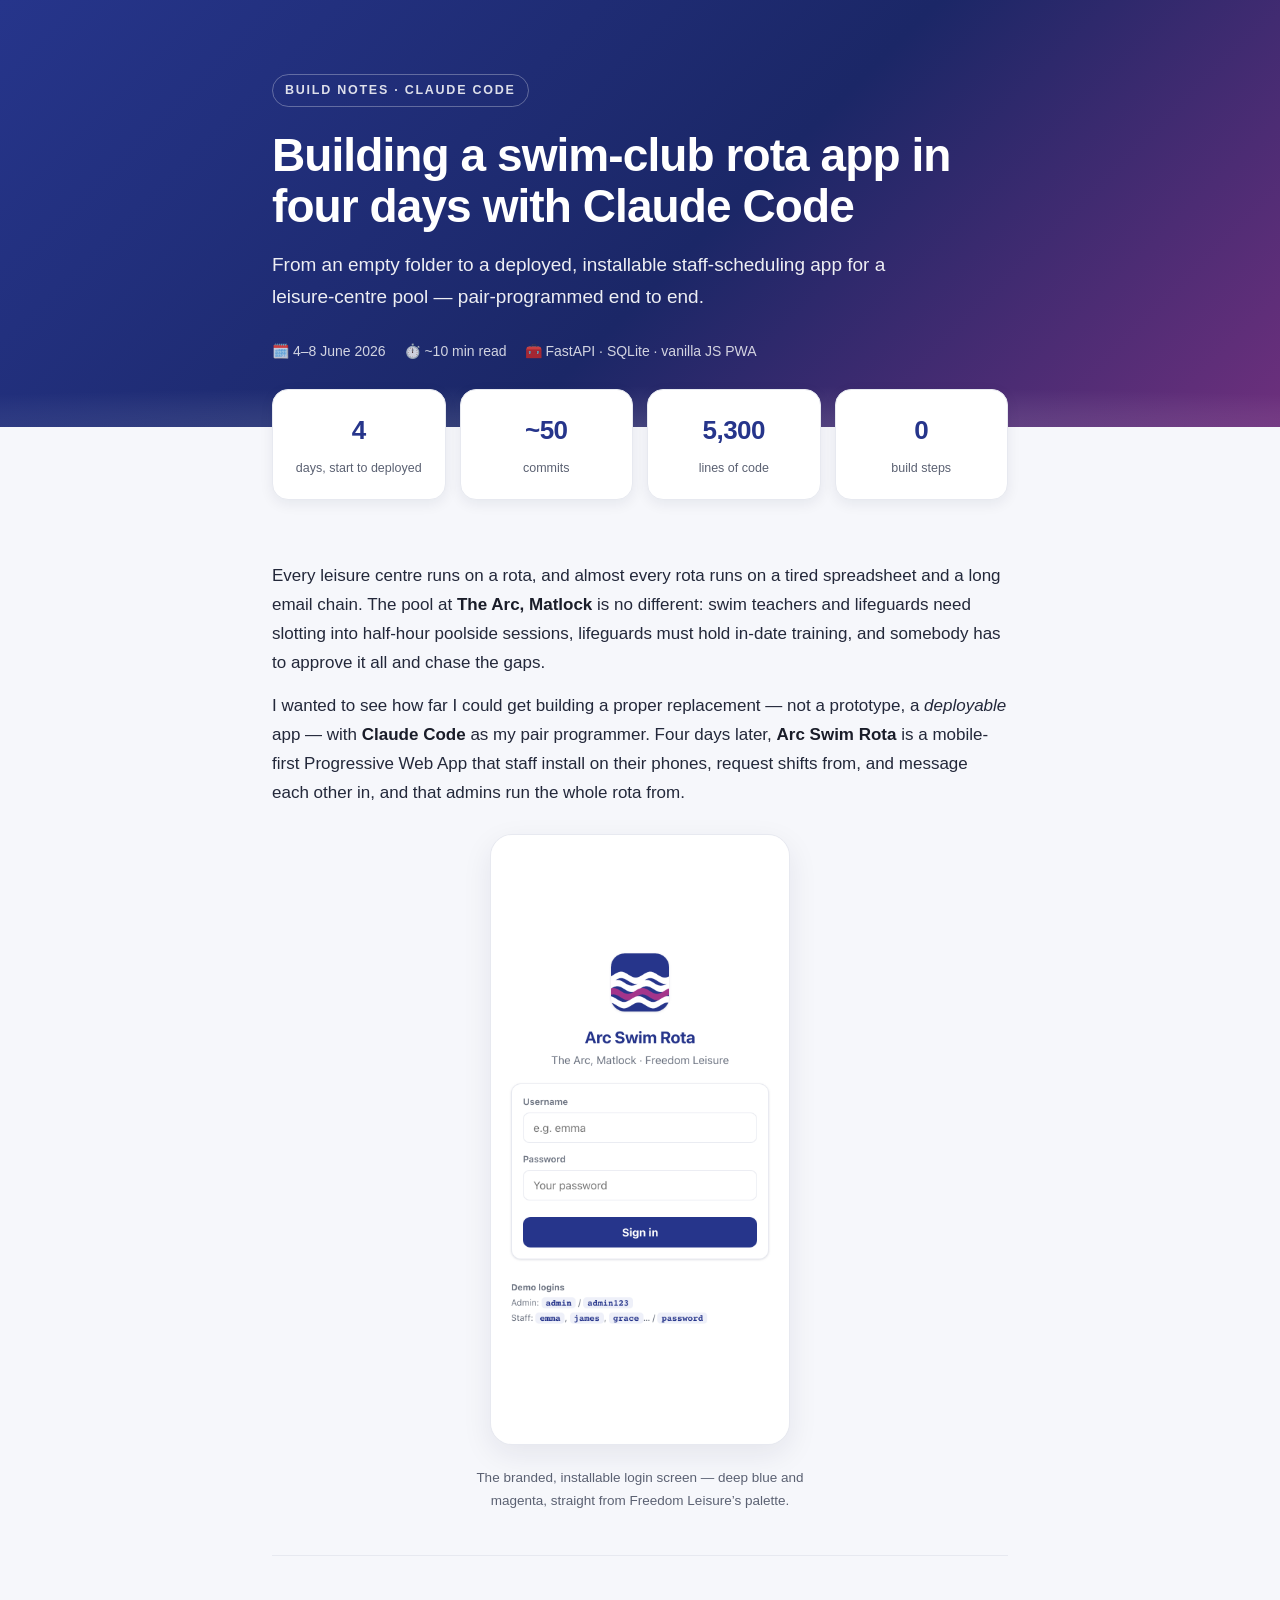
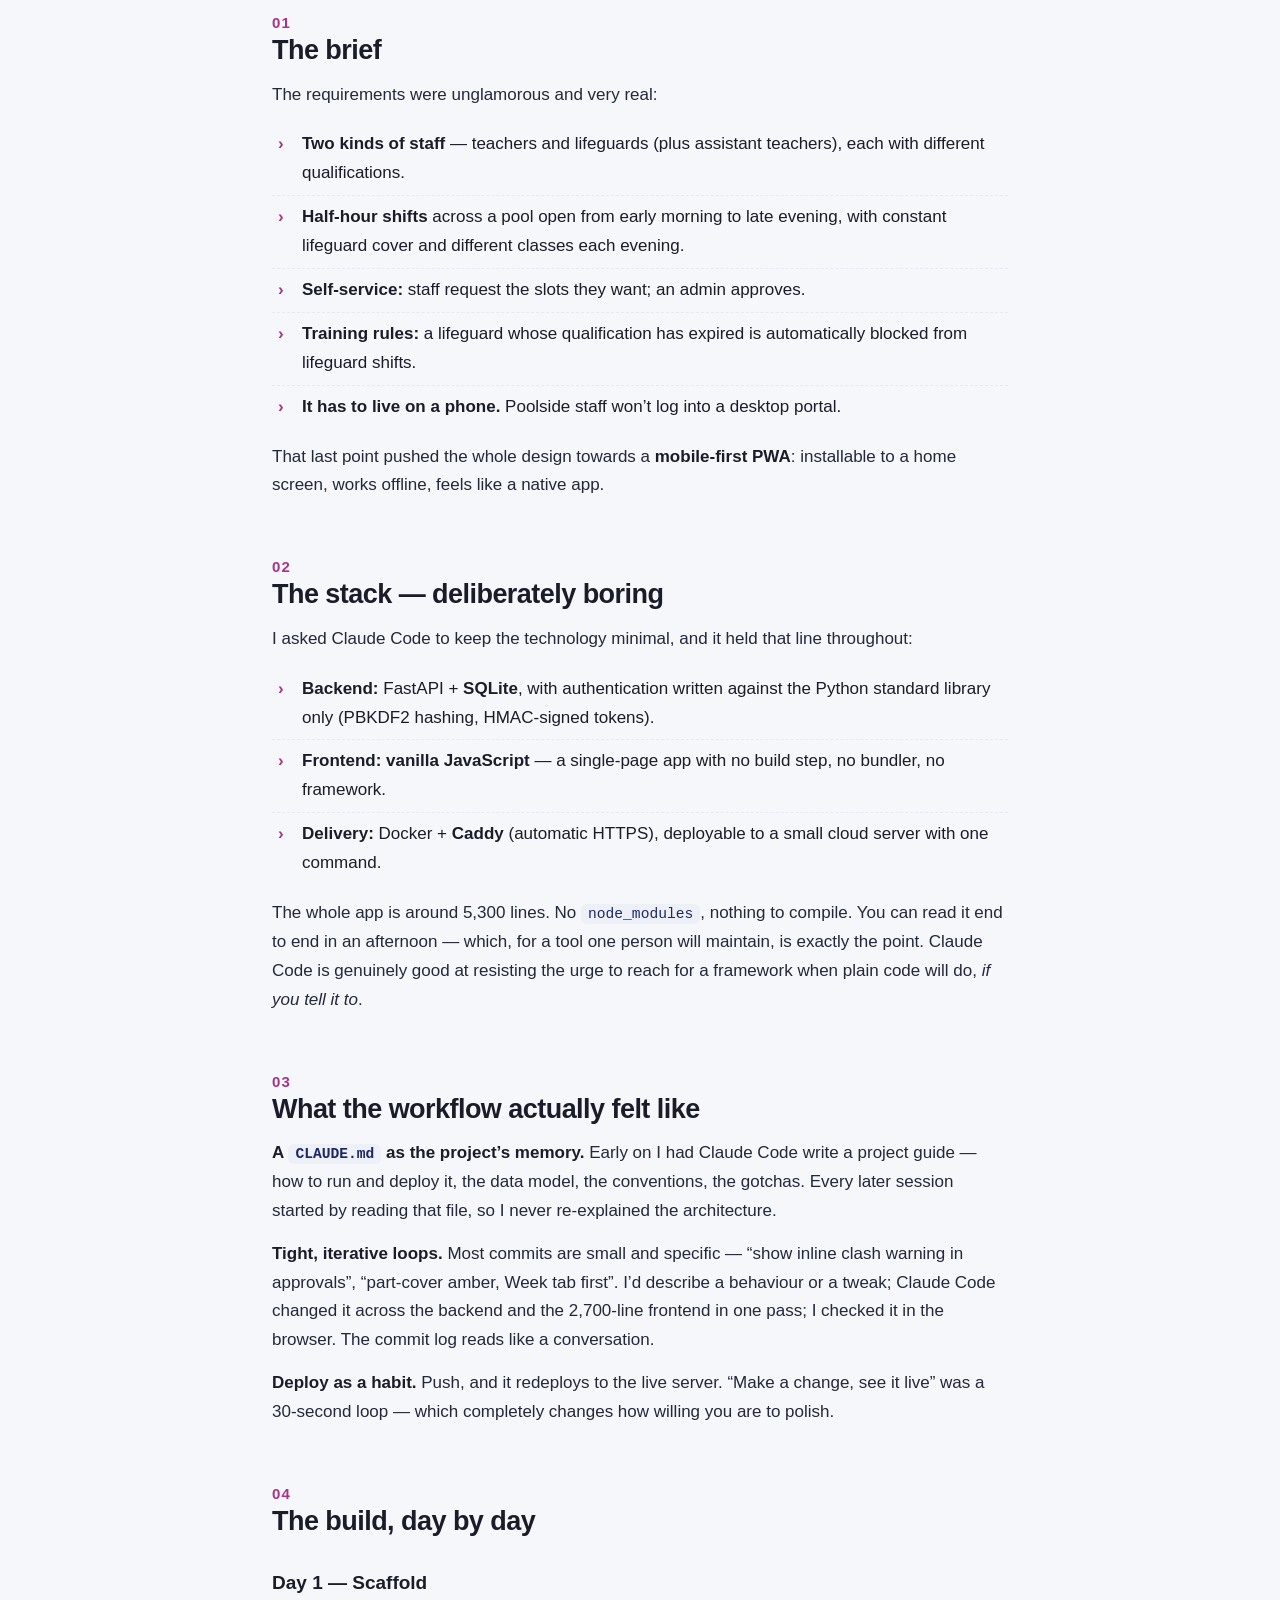
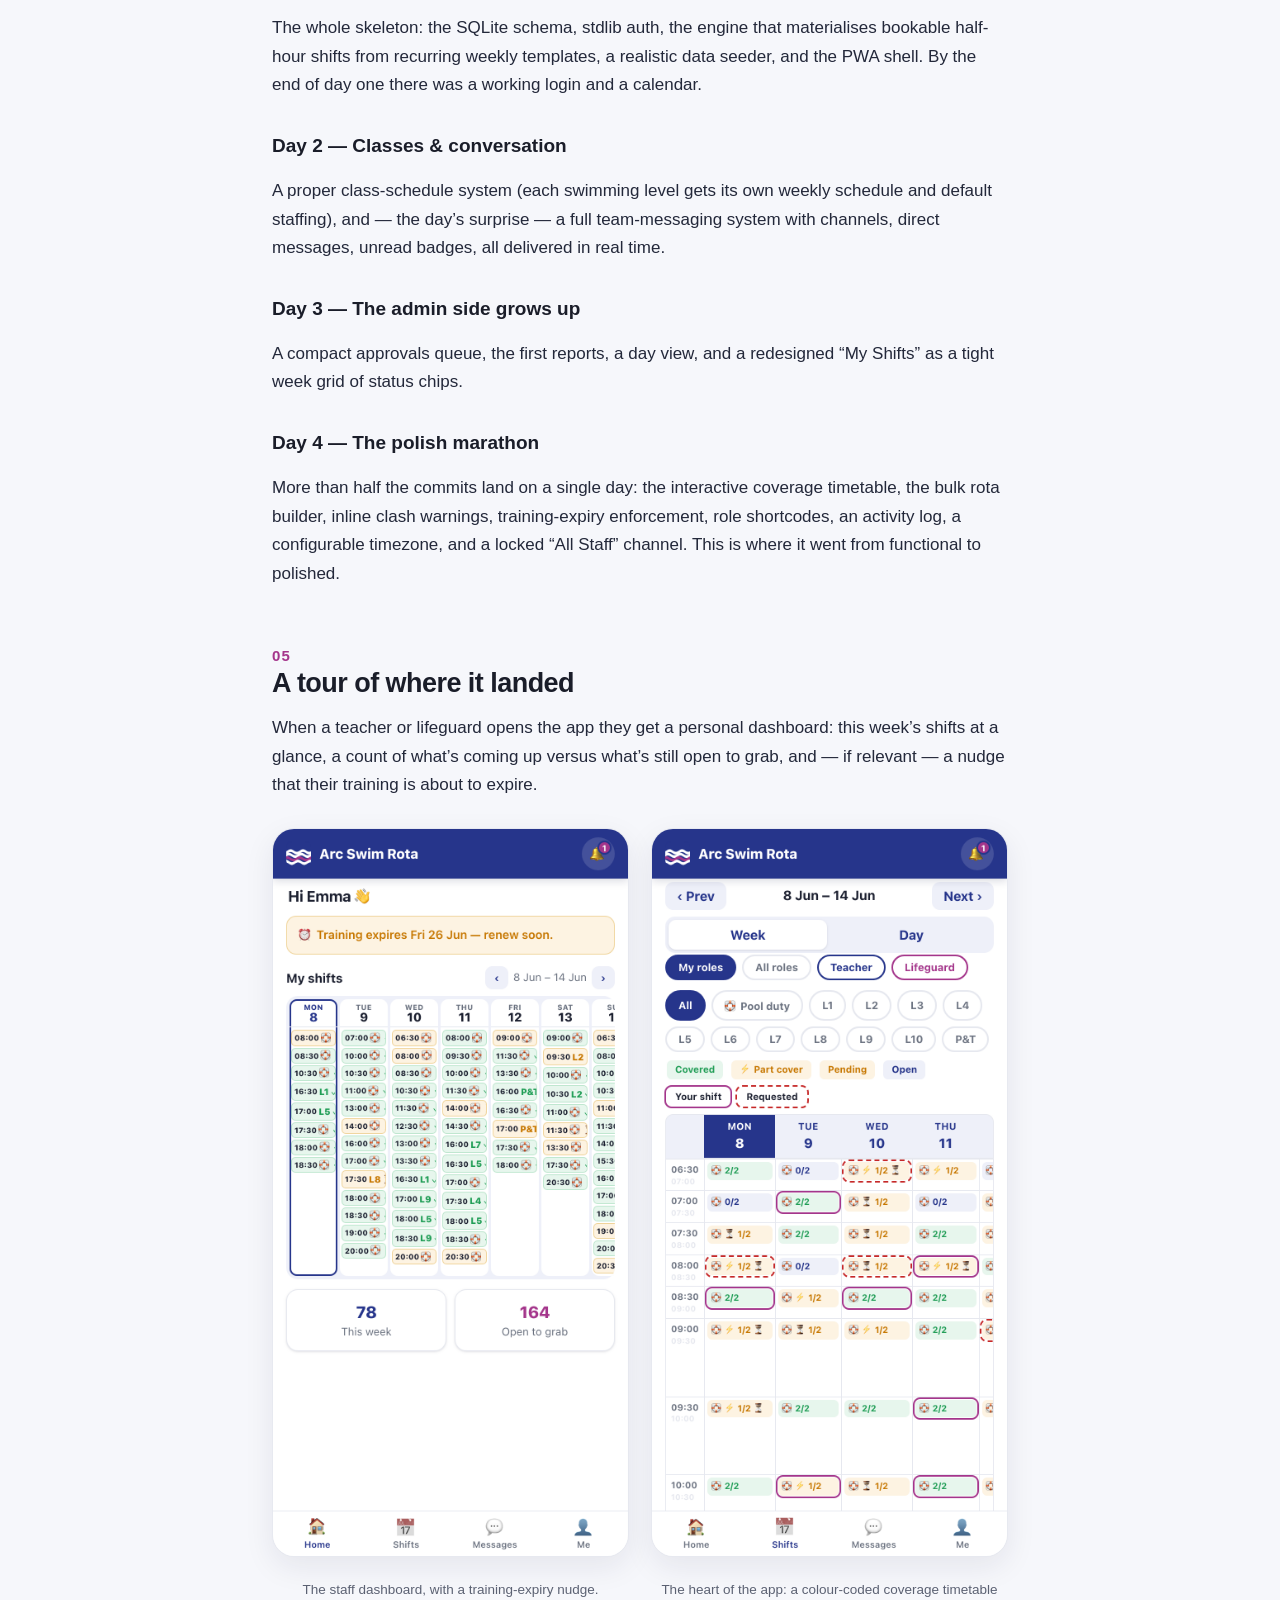
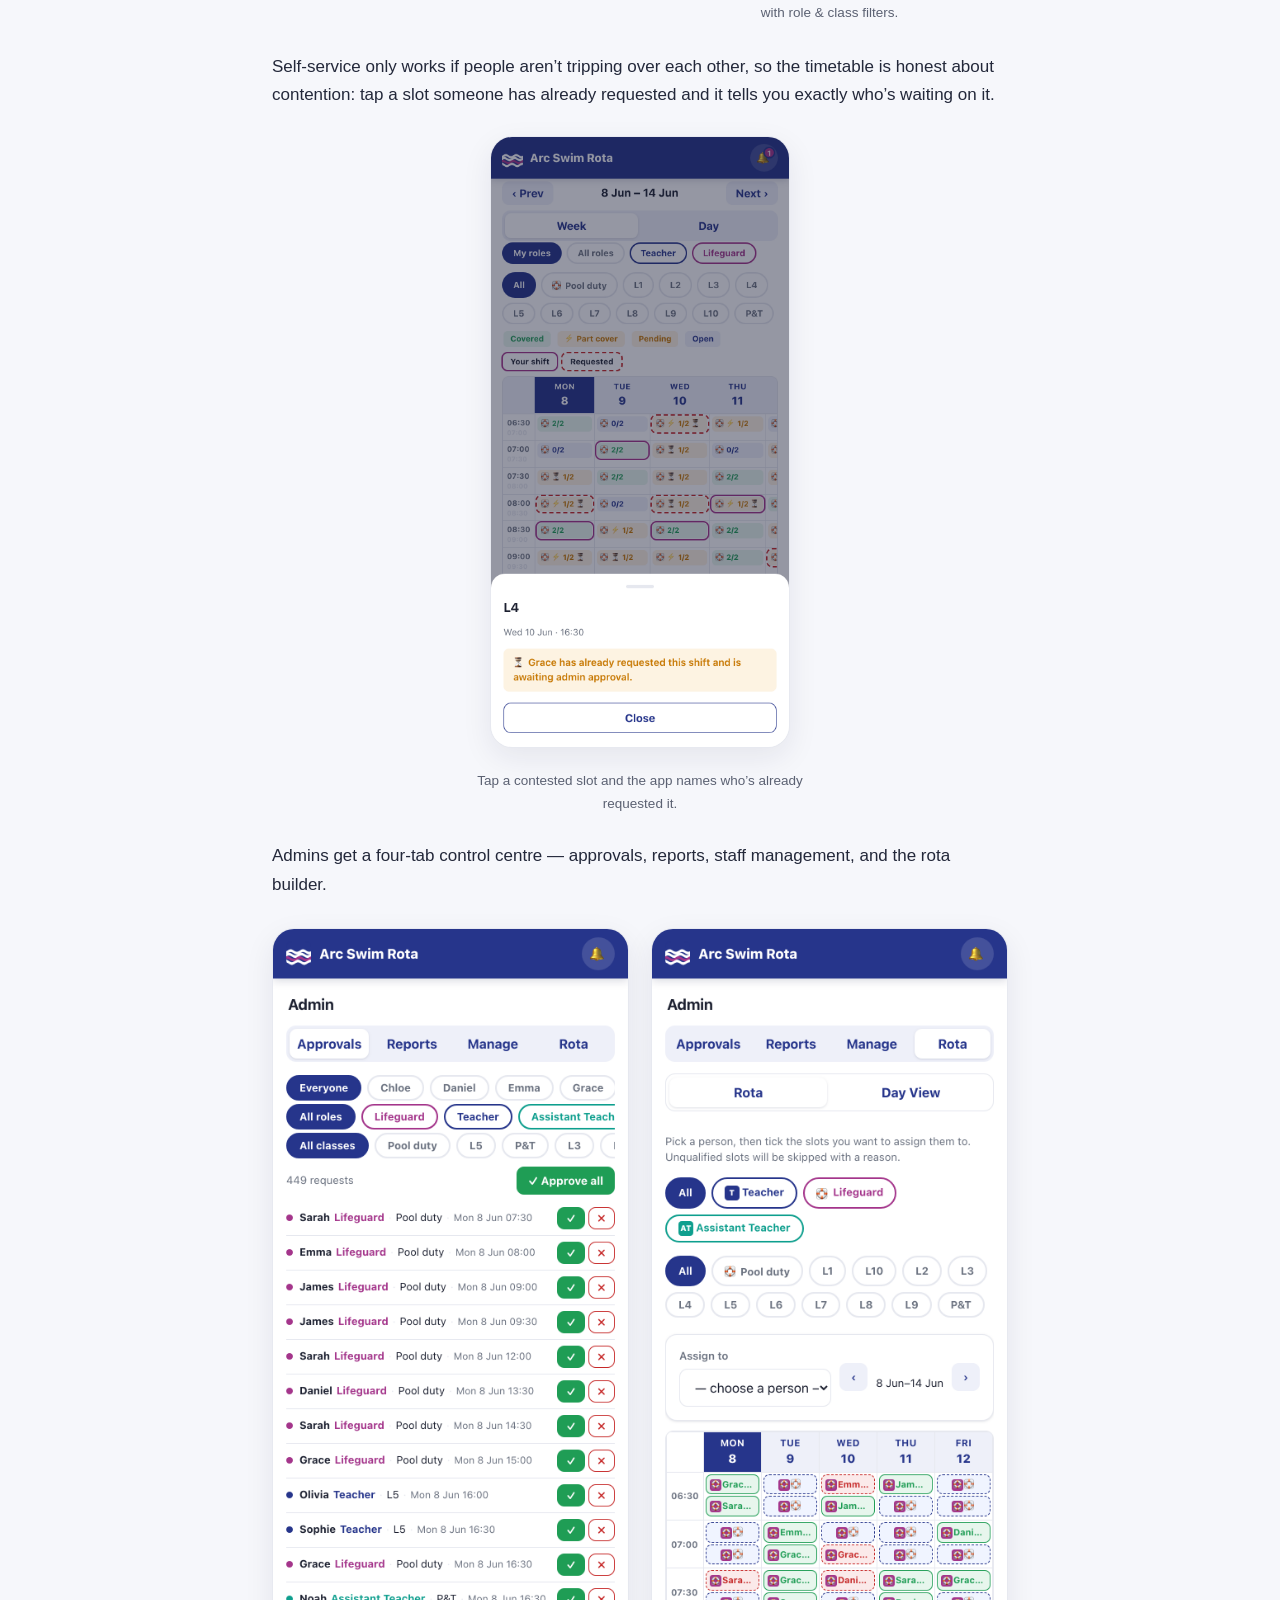
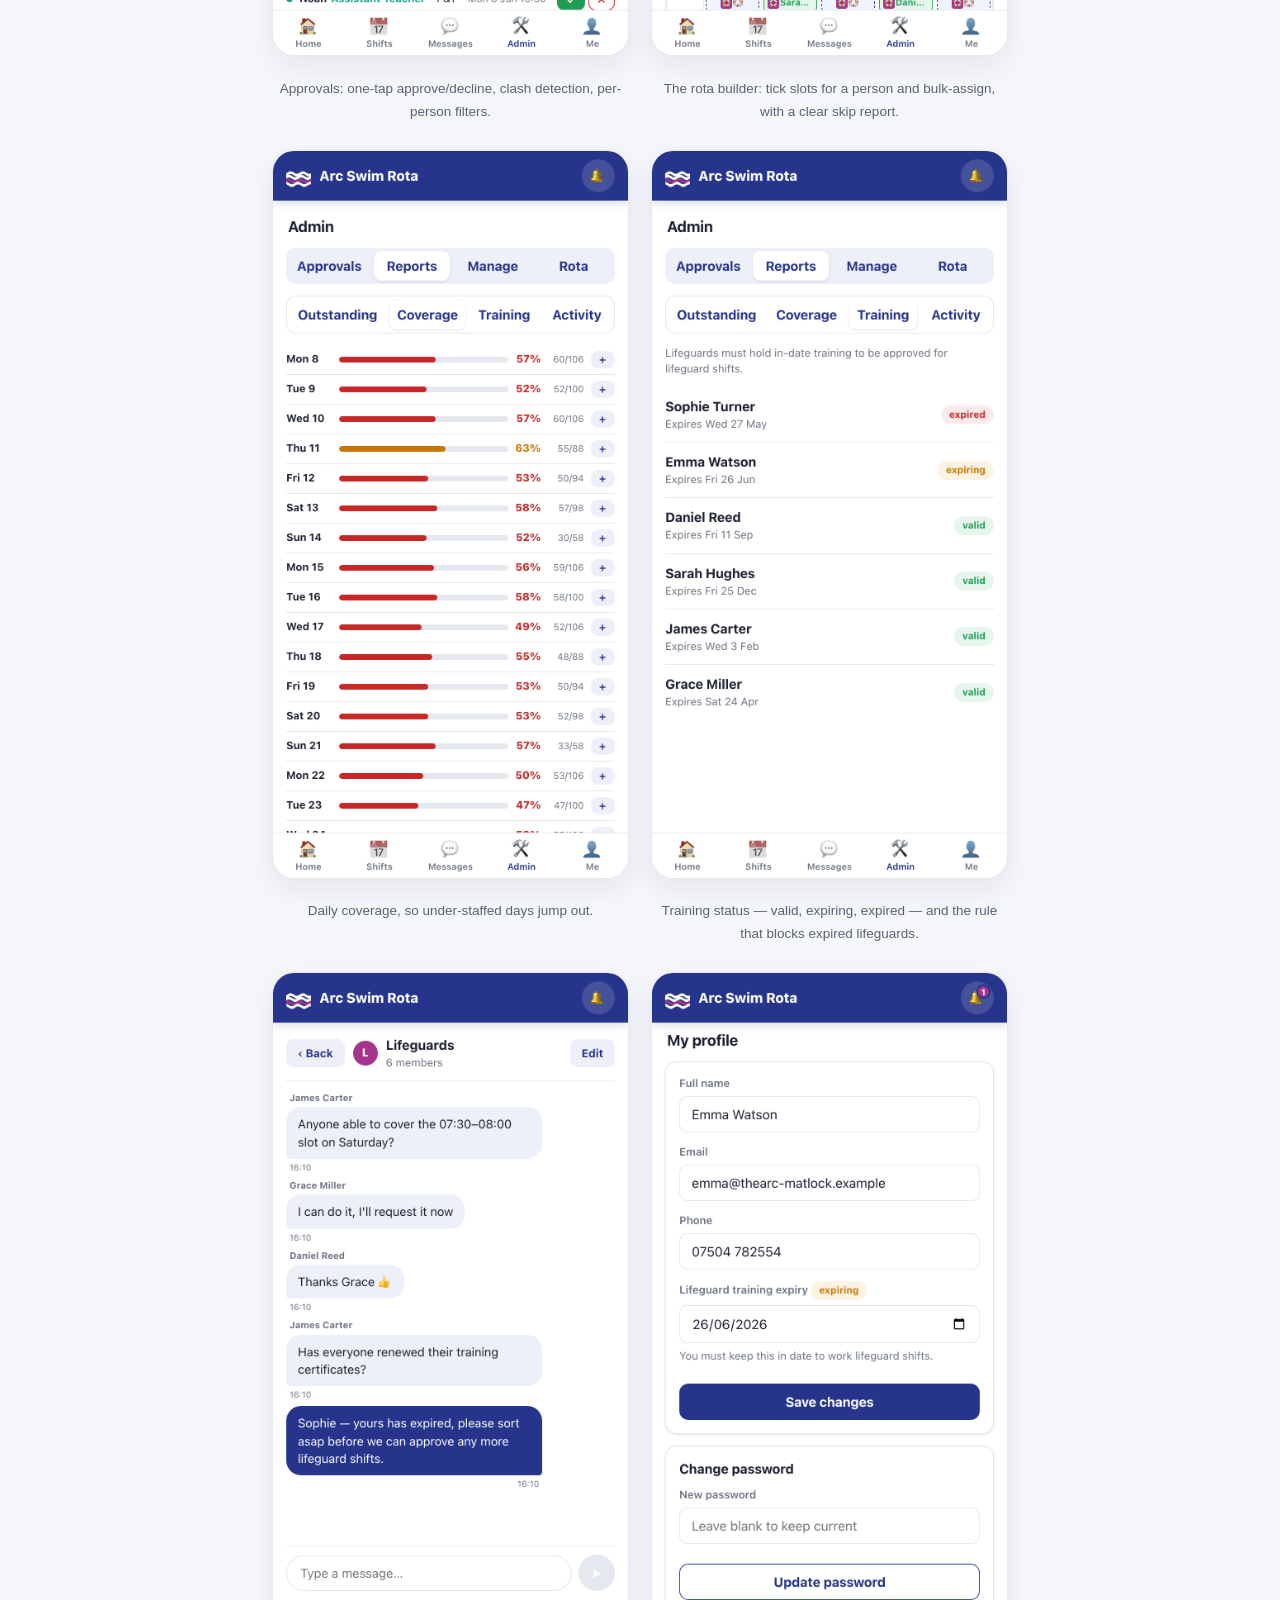
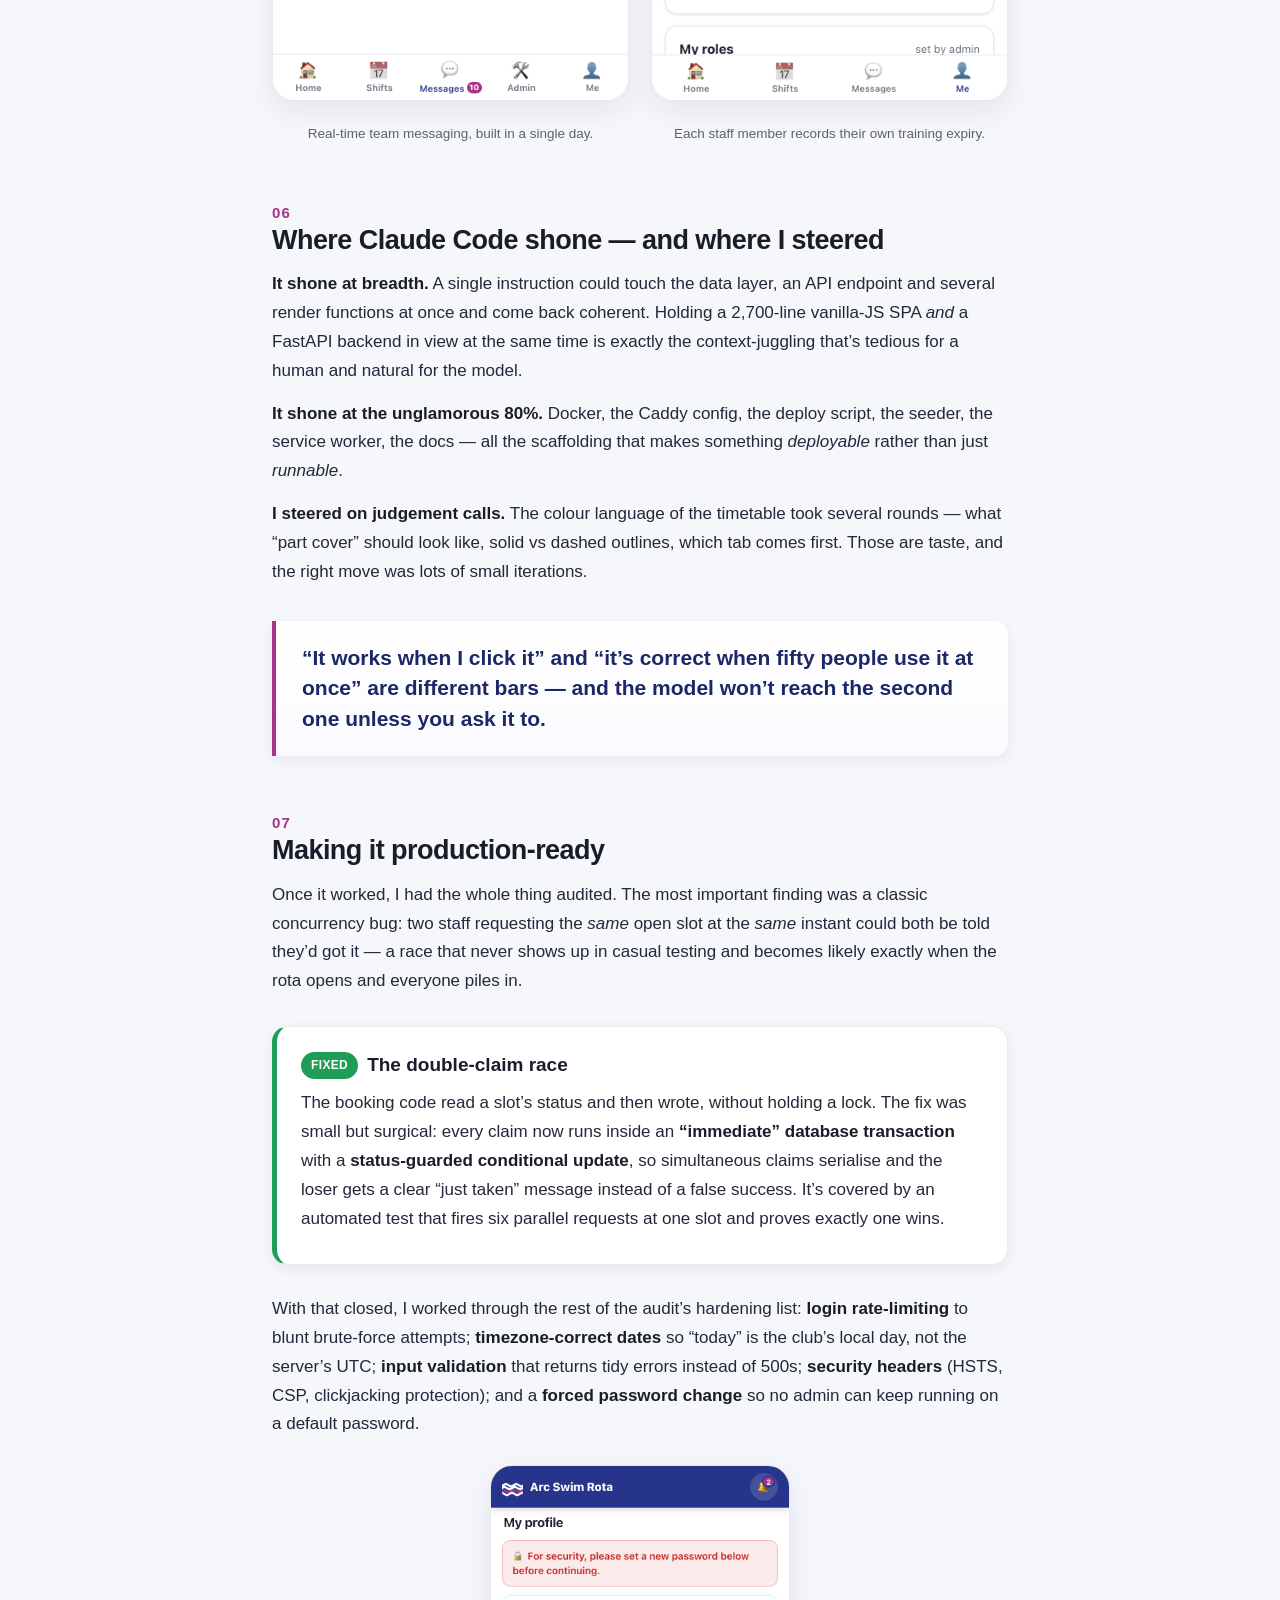
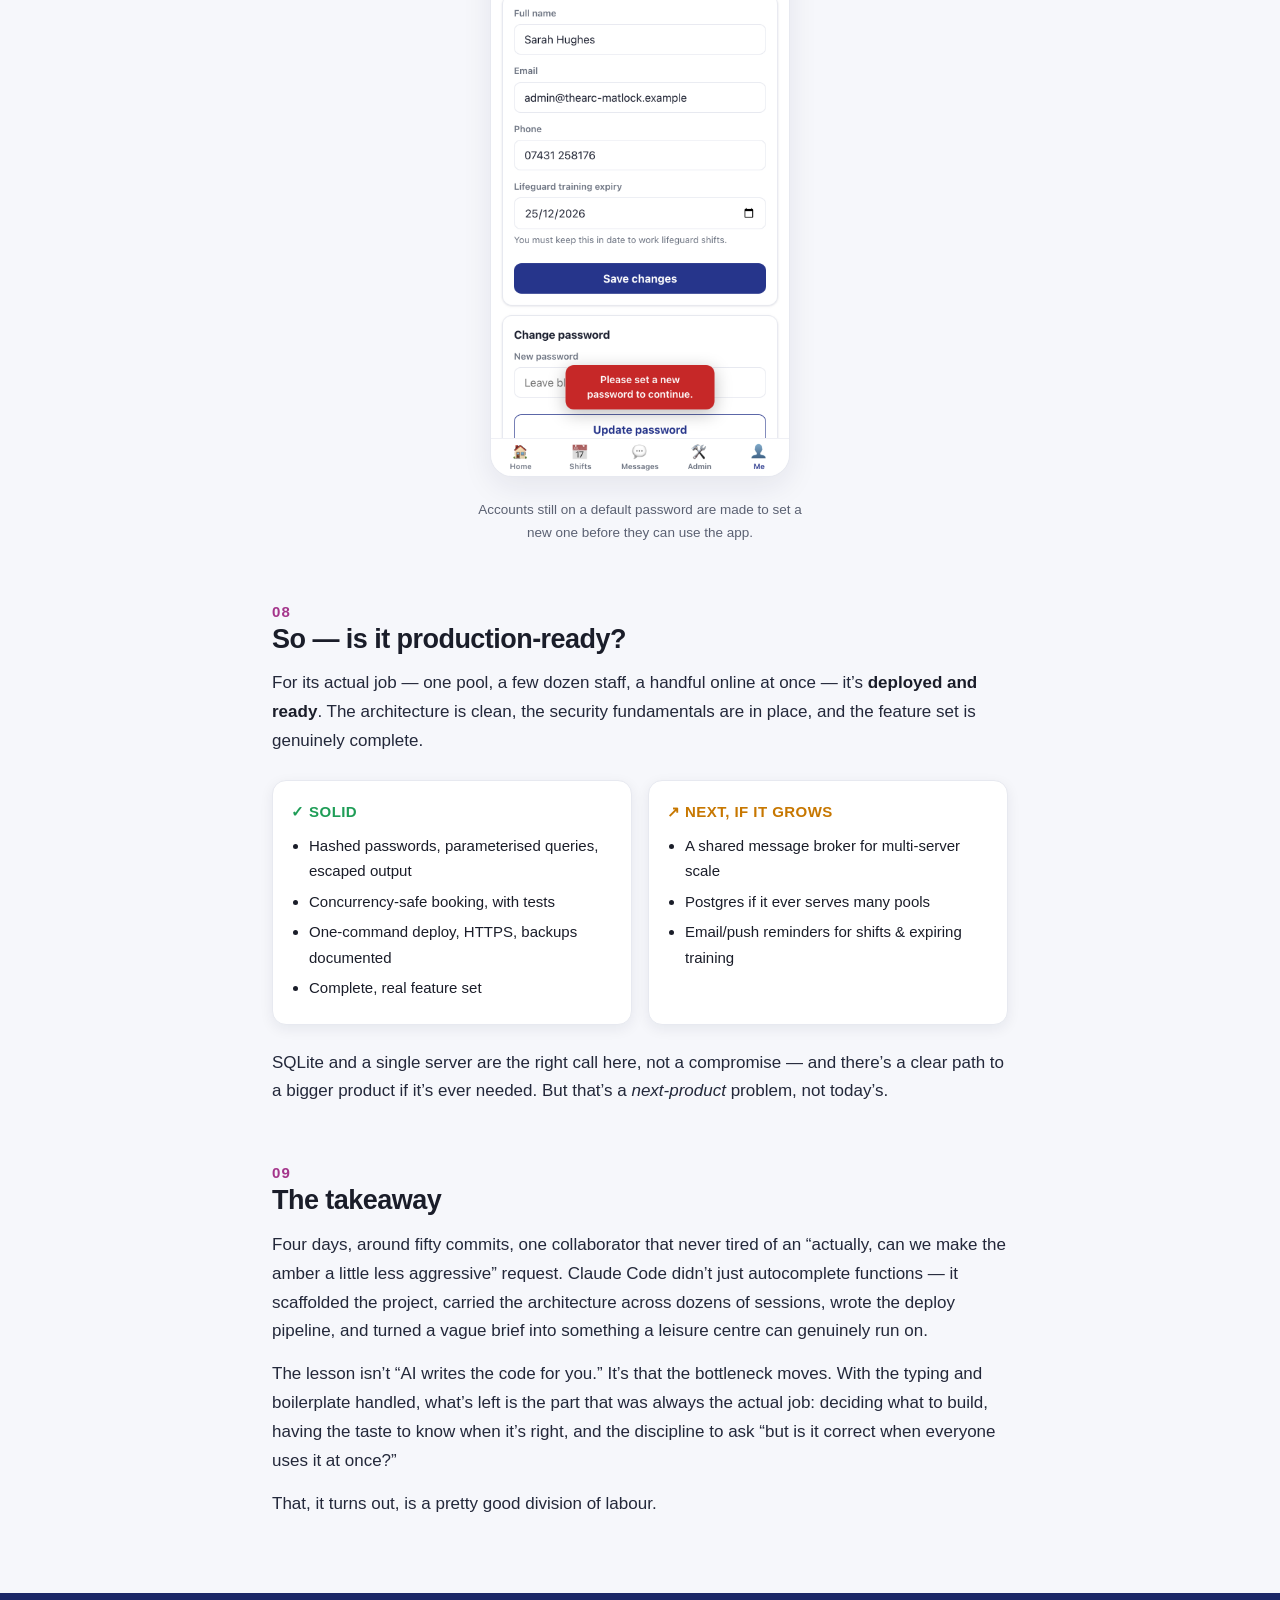
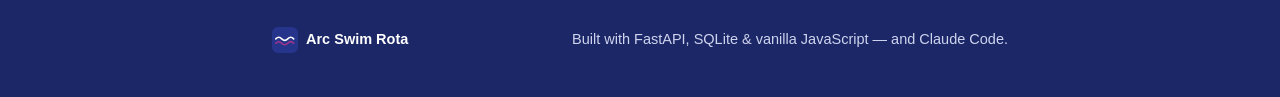
==== docs/blog/arc-swim-rota-post.html @ 994c1beb "docs: standalone HTML blog post + hosting/backup recommendations - docs/blog/arc-swim-rota-post.html" ====
<!DOCTYPE html>
<html lang="en-GB">
<head>
<meta charset="UTF-8" />
<meta name="viewport" content="width=device-width, initial-scale=1" />
<title>Building a Swim-Club Rota App in Four Days with Claude Code</title>
<meta name="description" content="How a deployable, installable staff-scheduling PWA for a leisure-centre pool came together in four days of pair-programming with Claude Code." />
<style>
  :root{
    --blue:#26358B; --blue-deep:#1b2767; --magenta:#A4358B; --teal:#0E9F8E;
    --ink:#1a1d29; --muted:#5b6172; --line:#e7e9f0; --bg:#f6f7fb; --card:#fff;
    --amber:#c77700; --green:#1f9d57; --red:#d8345f;
    --maxw:780px;
    --shadow:0 10px 30px rgba(20,28,60,.08);
    --shadow-sm:0 4px 14px rgba(20,28,60,.07);
  }
  *{box-sizing:border-box}
  html{scroll-behavior:smooth}
  body{
    margin:0; background:var(--bg); color:var(--ink);
    font:17px/1.7 -apple-system,BlinkMacSystemFont,"Segoe UI",Roboto,Helvetica,Arial,sans-serif;
    -webkit-font-smoothing:antialiased;
  }
  .wrap{max-width:var(--maxw); margin:0 auto; padding:0 22px}

  /* ---- hero ---- */
  header.hero{
    background:linear-gradient(135deg,var(--blue) 0%,var(--blue-deep) 55%,var(--magenta) 130%);
    color:#fff; padding:74px 0 64px; position:relative; overflow:hidden;
  }
  header.hero::after{
    content:""; position:absolute; inset:auto 0 -1px 0; height:60px;
    background:radial-gradient(120% 60px at 50% 100%, rgba(255,255,255,.14), transparent 70%);
  }
  .hero .wrap{position:relative; z-index:1}
  .eyebrow{
    display:inline-block; letter-spacing:.14em; text-transform:uppercase;
    font-size:12.5px; font-weight:700; opacity:.85; margin-bottom:18px;
    border:1px solid rgba(255,255,255,.35); padding:5px 12px; border-radius:999px;
  }
  h1{font-size:clamp(30px,5.4vw,46px); line-height:1.12; margin:.1em 0 .35em; font-weight:800; letter-spacing:-.02em}
  .hero p.lede{font-size:19px; opacity:.92; max-width:60ch; margin:0}
  .meta{margin-top:26px; font-size:14px; opacity:.8; display:flex; gap:18px; flex-wrap:wrap}
  .meta span{display:inline-flex; align-items:center; gap:7px}

  /* ---- stat strip ---- */
  .stats{
    display:grid; grid-template-columns:repeat(4,1fr); gap:14px;
    margin:-38px auto 8px; position:relative; z-index:2;
  }
  .stat{background:var(--card); border:1px solid var(--line); border-radius:16px; padding:18px 16px; text-align:center; box-shadow:var(--shadow-sm)}
  .stat b{display:block; font-size:26px; font-weight:800; color:var(--blue); letter-spacing:-.02em}
  .stat span{font-size:12.5px; color:var(--muted)}
  @media(max-width:620px){ .stats{grid-template-columns:repeat(2,1fr)} }

  /* ---- article ---- */
  article{padding:40px 0 10px}
  article h2{
    font-size:27px; line-height:1.2; margin:48px 0 6px; font-weight:800; letter-spacing:-.02em;
    padding-top:10px;
  }
  article h2 .num{color:var(--magenta); font-size:15px; font-weight:700; display:block; letter-spacing:.08em; text-transform:uppercase; margin-bottom:2px}
  article h3{font-size:19px; margin:30px 0 4px; font-weight:700}
  article p{margin:14px 0; color:#23283a}
  article strong{color:var(--ink)}
  a{color:var(--blue); text-decoration:none; border-bottom:1px solid rgba(38,53,139,.3)}
  hr.div{border:none; border-top:1px solid var(--line); margin:42px 0}
  code{background:#eef0f7; padding:2px 7px; border-radius:6px; font-size:.86em; font-family:"SF Mono",ui-monospace,Menlo,Consolas,monospace; color:var(--blue-deep)}

  ul.clean{margin:14px 0; padding:0; list-style:none}
  ul.clean li{position:relative; padding:7px 0 7px 30px; border-bottom:1px dashed var(--line)}
  ul.clean li:last-child{border-bottom:none}
  ul.clean li::before{content:"›"; position:absolute; left:6px; top:7px; color:var(--magenta); font-weight:800}

  /* ---- figures ---- */
  figure{margin:26px 0; text-align:center}
  figure img{
    max-width:300px; width:100%; border-radius:22px; border:1px solid var(--line);
    box-shadow:var(--shadow); background:#fff;
  }
  figure figcaption{margin-top:12px; font-size:13.5px; color:var(--muted); max-width:46ch; margin-inline:auto}
  .shotgrid{display:grid; grid-template-columns:1fr 1fr; gap:26px 22px; margin:28px 0}
  .shotgrid figure{margin:0}
  .shotgrid img{max-width:100%}
  @media(max-width:560px){ .shotgrid{grid-template-columns:1fr} }

  /* ---- pull quote ---- */
  blockquote{
    margin:34px 0; padding:22px 26px; border-left:4px solid var(--magenta);
    background:linear-gradient(180deg,#fff,#fbfaff); border-radius:0 14px 14px 0;
    font-size:21px; line-height:1.45; font-weight:600; color:var(--blue-deep); box-shadow:var(--shadow-sm);
  }

  /* ---- callout ---- */
  .callout{
    margin:30px 0; padding:22px 24px; border-radius:16px; border:1px solid var(--line);
    background:var(--card); box-shadow:var(--shadow-sm);
  }
  .callout.fix{border-left:5px solid var(--green)}
  .callout h3{margin:0 0 8px; display:flex; align-items:center; gap:9px}
  .callout .tag{font-size:12px; font-weight:700; color:#fff; background:var(--green); padding:3px 10px; border-radius:999px; letter-spacing:.03em}
  .callout p{margin:8px 0}

  /* ---- verdict cards ---- */
  .verdict{display:grid; grid-template-columns:1fr 1fr; gap:16px; margin:24px 0}
  .vc{border:1px solid var(--line); border-radius:14px; padding:18px; background:var(--card); box-shadow:var(--shadow-sm)}
  .vc h4{margin:0 0 8px; font-size:15px; letter-spacing:.03em; text-transform:uppercase}
  .vc.good h4{color:var(--green)} .vc.todo h4{color:var(--amber)}
  .vc ul{margin:0; padding-left:18px} .vc li{margin:5px 0; font-size:15px}
  @media(max-width:560px){ .verdict{grid-template-columns:1fr} }

  footer{margin-top:50px; background:var(--blue-deep); color:#cfd4ee; padding:34px 0 44px; font-size:14.5px}
  footer .wrap{display:flex; gap:14px; align-items:center; flex-wrap:wrap; justify-content:space-between}
  footer .badge{display:inline-flex; align-items:center; gap:8px; font-weight:600; color:#fff}
  .wave{width:26px;height:26px;flex:0 0 26px}
</style>
</head>
<body>

<header class="hero">
  <div class="wrap">
    <span class="eyebrow">Build notes · Claude Code</span>
    <h1>Building a swim-club rota app in four days with Claude&nbsp;Code</h1>
    <p class="lede">From an empty folder to a deployed, installable staff-scheduling app for a leisure-centre pool — pair-programmed end to end.</p>
    <div class="meta">
      <span>🗓️ 4–8 June 2026</span>
      <span>⏱️ ~10 min read</span>
      <span>🧰 FastAPI · SQLite · vanilla JS PWA</span>
    </div>
  </div>
</header>

<div class="wrap">
  <div class="stats">
    <div class="stat"><b>4</b><span>days, start to deployed</span></div>
    <div class="stat"><b>~50</b><span>commits</span></div>
    <div class="stat"><b>5,300</b><span>lines of code</span></div>
    <div class="stat"><b>0</b><span>build steps</span></div>
  </div>
</div>

<div class="wrap">
<article>

  <p>Every leisure centre runs on a rota, and almost every rota runs on a tired spreadsheet and a long email chain. The pool at <strong>The Arc, Matlock</strong> is no different: swim teachers and lifeguards need slotting into half-hour poolside sessions, lifeguards must hold in-date training, and somebody has to approve it all and chase the gaps.</p>

  <p>I wanted to see how far I could get building a proper replacement — not a prototype, a <em>deployable</em> app — with <strong>Claude Code</strong> as my pair programmer. Four days later, <strong>Arc Swim Rota</strong> is a mobile-first Progressive Web App that staff install on their phones, request shifts from, and message each other in, and that admins run the whole rota from.</p>

  <figure>
    <img src="img/01-login.png" alt="Arc Swim Rota login screen" />
    <figcaption>The branded, installable login screen — deep blue and magenta, straight from Freedom Leisure’s palette.</figcaption>
  </figure>

  <hr class="div" />

  <h2><span class="num">01</span>The brief</h2>
  <p>The requirements were unglamorous and very real:</p>
  <ul class="clean">
    <li><strong>Two kinds of staff</strong> — teachers and lifeguards (plus assistant teachers), each with different qualifications.</li>
    <li><strong>Half-hour shifts</strong> across a pool open from early morning to late evening, with constant lifeguard cover and different classes each evening.</li>
    <li><strong>Self-service:</strong> staff request the slots they want; an admin approves.</li>
    <li><strong>Training rules:</strong> a lifeguard whose qualification has expired is automatically blocked from lifeguard shifts.</li>
    <li><strong>It has to live on a phone.</strong> Poolside staff won’t log into a desktop portal.</li>
  </ul>
  <p>That last point pushed the whole design towards a <strong>mobile-first PWA</strong>: installable to a home screen, works offline, feels like a native app.</p>

  <h2><span class="num">02</span>The stack — deliberately boring</h2>
  <p>I asked Claude Code to keep the technology minimal, and it held that line throughout:</p>
  <ul class="clean">
    <li><strong>Backend:</strong> FastAPI + <strong>SQLite</strong>, with authentication written against the Python standard library only (PBKDF2 hashing, HMAC-signed tokens).</li>
    <li><strong>Frontend:</strong> <strong>vanilla JavaScript</strong> — a single-page app with no build step, no bundler, no framework.</li>
    <li><strong>Delivery:</strong> Docker + <strong>Caddy</strong> (automatic HTTPS), deployable to a small cloud server with one command.</li>
  </ul>
  <p>The whole app is around 5,300 lines. No <code>node_modules</code>, nothing to compile. You can read it end to end in an afternoon — which, for a tool one person will maintain, is exactly the point. Claude Code is genuinely good at resisting the urge to reach for a framework when plain code will do, <em>if you tell it to</em>.</p>

  <h2><span class="num">03</span>What the workflow actually felt like</h2>
  <p><strong>A <code>CLAUDE.md</code> as the project’s memory.</strong> Early on I had Claude Code write a project guide — how to run and deploy it, the data model, the conventions, the gotchas. Every later session started by reading that file, so I never re-explained the architecture.</p>
  <p><strong>Tight, iterative loops.</strong> Most commits are small and specific — “show inline clash warning in approvals”, “part-cover amber, Week tab first”. I’d describe a behaviour or a tweak; Claude Code changed it across the backend and the 2,700-line frontend in one pass; I checked it in the browser. The commit log reads like a conversation.</p>
  <p><strong>Deploy as a habit.</strong> Push, and it redeploys to the live server. “Make a change, see it live” was a 30-second loop — which completely changes how willing you are to polish.</p>

  <h2><span class="num">04</span>The build, day by day</h2>
  <h3>Day 1 — Scaffold</h3>
  <p>The whole skeleton: the SQLite schema, stdlib auth, the engine that materialises bookable half-hour shifts from recurring weekly templates, a realistic data seeder, and the PWA shell. By the end of day one there was a working login and a calendar.</p>
  <h3>Day 2 — Classes &amp; conversation</h3>
  <p>A proper class-schedule system (each swimming level gets its own weekly schedule and default staffing), and — the day’s surprise — a full team-messaging system with channels, direct messages, unread badges, all delivered in real time.</p>
  <h3>Day 3 — The admin side grows up</h3>
  <p>A compact approvals queue, the first reports, a day view, and a redesigned “My Shifts” as a tight week grid of status chips.</p>
  <h3>Day 4 — The polish marathon</h3>
  <p>More than half the commits land on a single day: the interactive coverage timetable, the bulk rota builder, inline clash warnings, training-expiry enforcement, role shortcodes, an activity log, a configurable timezone, and a locked “All Staff” channel. This is where it went from functional to polished.</p>

  <h2><span class="num">05</span>A tour of where it landed</h2>
  <p>When a teacher or lifeguard opens the app they get a personal dashboard: this week’s shifts at a glance, a count of what’s coming up versus what’s still open to grab, and — if relevant — a nudge that their training is about to expire.</p>

  <div class="shotgrid">
    <figure><img src="img/09-home-staff.png" alt="Staff home dashboard"/><figcaption>The staff dashboard, with a training-expiry nudge.</figcaption></figure>
    <figure><img src="img/10-shifts-week.png" alt="Week timetable with coverage counts"/><figcaption>The heart of the app: a colour-coded coverage timetable with role &amp; class filters.</figcaption></figure>
  </div>

  <p>Self-service only works if people aren’t tripping over each other, so the timetable is honest about contention: tap a slot someone has already requested and it tells you exactly who’s waiting on it.</p>

  <figure><img src="img/13-pending-requester.png" alt="Pending-requester modal"/><figcaption>Tap a contested slot and the app names who’s already requested it.</figcaption></figure>

  <p>Admins get a four-tab control centre — approvals, reports, staff management, and the rota builder.</p>

  <div class="shotgrid">
    <figure><img src="img/03-approvals.png" alt="Admin approvals queue"/><figcaption>Approvals: one-tap approve/decline, clash detection, per-person filters.</figcaption></figure>
    <figure><img src="img/06-rota-builder.png" alt="Bulk rota builder"/><figcaption>The rota builder: tick slots for a person and bulk-assign, with a clear skip report.</figcaption></figure>
    <figure><img src="img/04-reports-coverage.png" alt="Coverage report"/><figcaption>Daily coverage, so under-staffed days jump out.</figcaption></figure>
    <figure><img src="img/05-reports-training.png" alt="Training-status report"/><figcaption>Training status — valid, expiring, expired — and the rule that blocks expired lifeguards.</figcaption></figure>
    <figure><img src="img/08-chat.png" alt="Team messaging"/><figcaption>Real-time team messaging, built in a single day.</figcaption></figure>
    <figure><img src="img/12-profile.png" alt="Staff profile"/><figcaption>Each staff member records their own training expiry.</figcaption></figure>
  </div>

  <h2><span class="num">06</span>Where Claude Code shone — and where I steered</h2>
  <p><strong>It shone at breadth.</strong> A single instruction could touch the data layer, an API endpoint and several render functions at once and come back coherent. Holding a 2,700-line vanilla-JS SPA <em>and</em> a FastAPI backend in view at the same time is exactly the context-juggling that’s tedious for a human and natural for the model.</p>
  <p><strong>It shone at the unglamorous 80%.</strong> Docker, the Caddy config, the deploy script, the seeder, the service worker, the docs — all the scaffolding that makes something <em>deployable</em> rather than just <em>runnable</em>.</p>
  <p><strong>I steered on judgement calls.</strong> The colour language of the timetable took several rounds — what “part cover” should look like, solid vs dashed outlines, which tab comes first. Those are taste, and the right move was lots of small iterations.</p>

  <blockquote>“It works when I click it” and “it’s correct when fifty people use it at once” are different bars — and the model won’t reach the second one unless you ask it to.</blockquote>

  <h2><span class="num">07</span>Making it production-ready</h2>
  <p>Once it worked, I had the whole thing audited. The most important finding was a classic concurrency bug: two staff requesting the <em>same</em> open slot at the <em>same</em> instant could both be told they’d got it — a race that never shows up in casual testing and becomes likely exactly when the rota opens and everyone piles in.</p>

  <div class="callout fix">
    <h3><span class="tag">FIXED</span> The double-claim race</h3>
    <p>The booking code read a slot’s status and then wrote, without holding a lock. The fix was small but surgical: every claim now runs inside an <strong>“immediate” database transaction</strong> with a <strong>status-guarded conditional update</strong>, so simultaneous claims serialise and the loser gets a clear “just taken” message instead of a false success. It’s covered by an automated test that fires six parallel requests at one slot and proves exactly one wins.</p>
  </div>

  <p>With that closed, I worked through the rest of the audit’s hardening list: <strong>login rate-limiting</strong> to blunt brute-force attempts; <strong>timezone-correct dates</strong> so “today” is the club’s local day, not the server’s UTC; <strong>input validation</strong> that returns tidy errors instead of 500s; <strong>security headers</strong> (HSTS, CSP, clickjacking protection); and a <strong>forced password change</strong> so no admin can keep running on a default password.</p>

  <figure><img src="img/14-force-password.png" alt="Forced password change screen"/><figcaption>Accounts still on a default password are made to set a new one before they can use the app.</figcaption></figure>

  <h2><span class="num">08</span>So — is it production-ready?</h2>
  <p>For its actual job — one pool, a few dozen staff, a handful online at once — it’s <strong>deployed and ready</strong>. The architecture is clean, the security fundamentals are in place, and the feature set is genuinely complete.</p>

  <div class="verdict">
    <div class="vc good">
      <h4>✓ Solid</h4>
      <ul>
        <li>Hashed passwords, parameterised queries, escaped output</li>
        <li>Concurrency-safe booking, with tests</li>
        <li>One-command deploy, HTTPS, backups documented</li>
        <li>Complete, real feature set</li>
      </ul>
    </div>
    <div class="vc todo">
      <h4>↗ Next, if it grows</h4>
      <ul>
        <li>A shared message broker for multi-server scale</li>
        <li>Postgres if it ever serves many pools</li>
        <li>Email/push reminders for shifts &amp; expiring training</li>
      </ul>
    </div>
  </div>
  <p>SQLite and a single server are the right call here, not a compromise — and there’s a clear path to a bigger product if it’s ever needed. But that’s a <em>next-product</em> problem, not today’s.</p>

  <h2><span class="num">09</span>The takeaway</h2>
  <p>Four days, around fifty commits, one collaborator that never tired of an “actually, can we make the amber a little less aggressive” request. Claude Code didn’t just autocomplete functions — it scaffolded the project, carried the architecture across dozens of sessions, wrote the deploy pipeline, and turned a vague brief into something a leisure centre can genuinely run on.</p>
  <p>The lesson isn’t “AI writes the code for you.” It’s that the bottleneck moves. With the typing and boilerplate handled, what’s left is the part that was always the actual job: deciding what to build, having the taste to know when it’s right, and the discipline to ask “but is it correct when everyone uses it at once?”</p>
  <p>That, it turns out, is a pretty good division of labour.</p>

</article>
</div>

<footer>
  <div class="wrap">
    <span class="badge">
      <svg class="wave" viewBox="0 0 48 48" fill="none" xmlns="http://www.w3.org/2000/svg"><rect width="48" height="48" rx="11" fill="#26358B"/><path d="M7 22c4-4 7-4 11 0s7 4 11 0 7-4 11 0" stroke="#fff" stroke-width="3" stroke-linecap="round"/><path d="M7 30c4-4 7-4 11 0s7 4 11 0 7-4 11 0" stroke="#A4358B" stroke-width="3" stroke-linecap="round"/></svg>
      Arc Swim Rota
    </span>
    <span>Built with FastAPI, SQLite &amp; vanilla JavaScript — and Claude Code.</span>
  </div>
</footer>

</body>
</html>
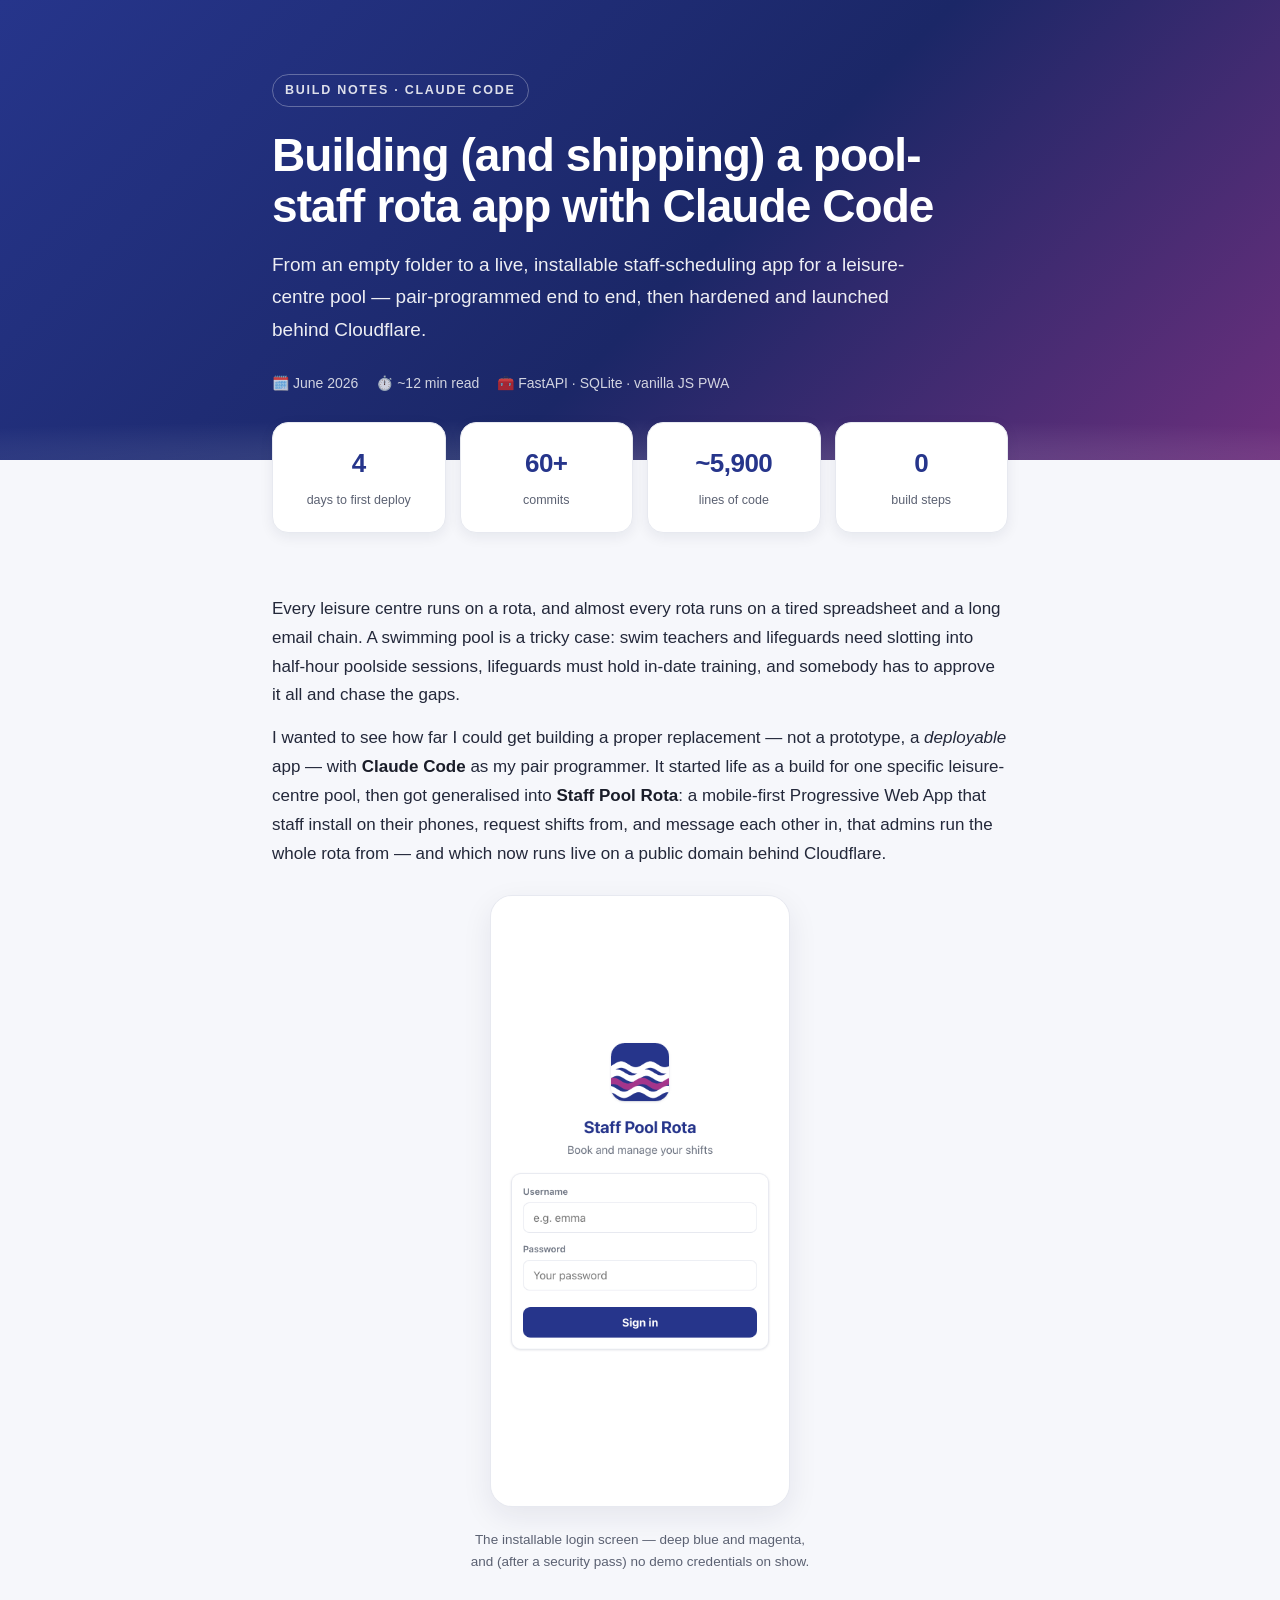
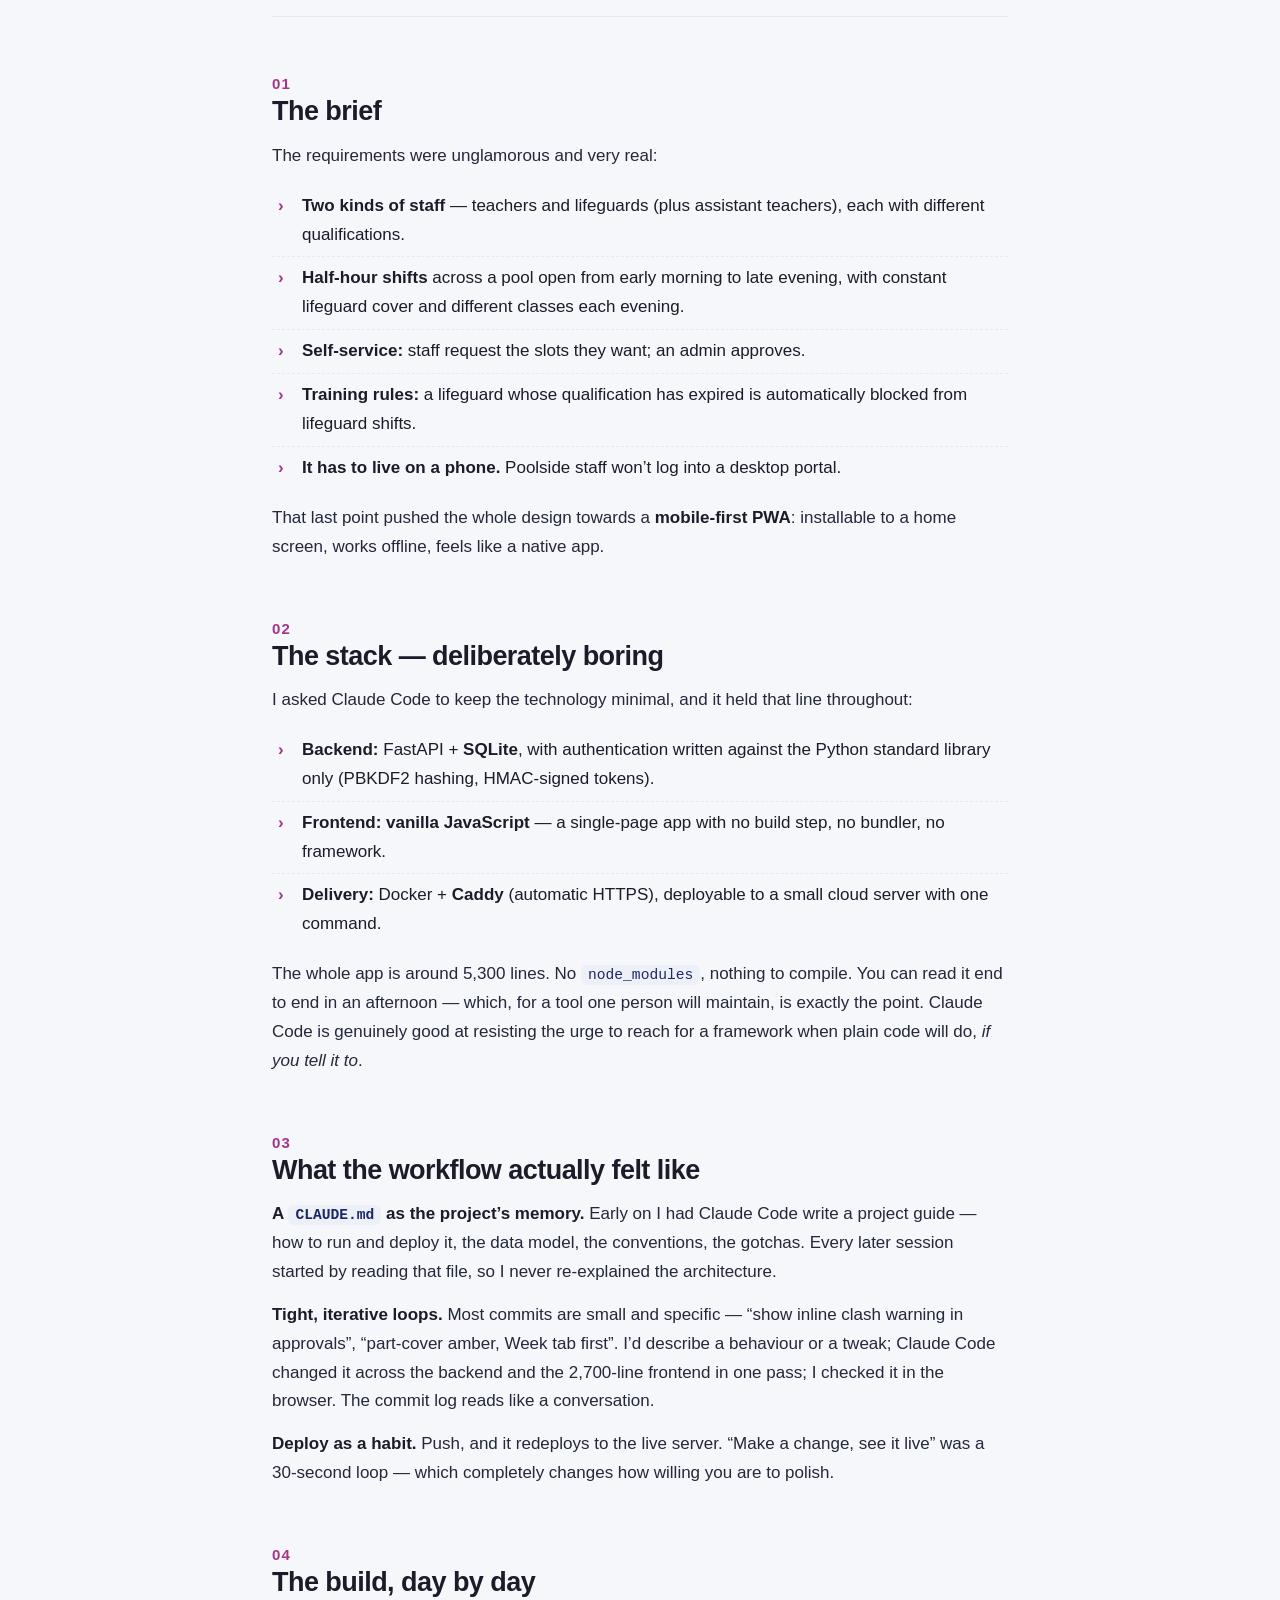
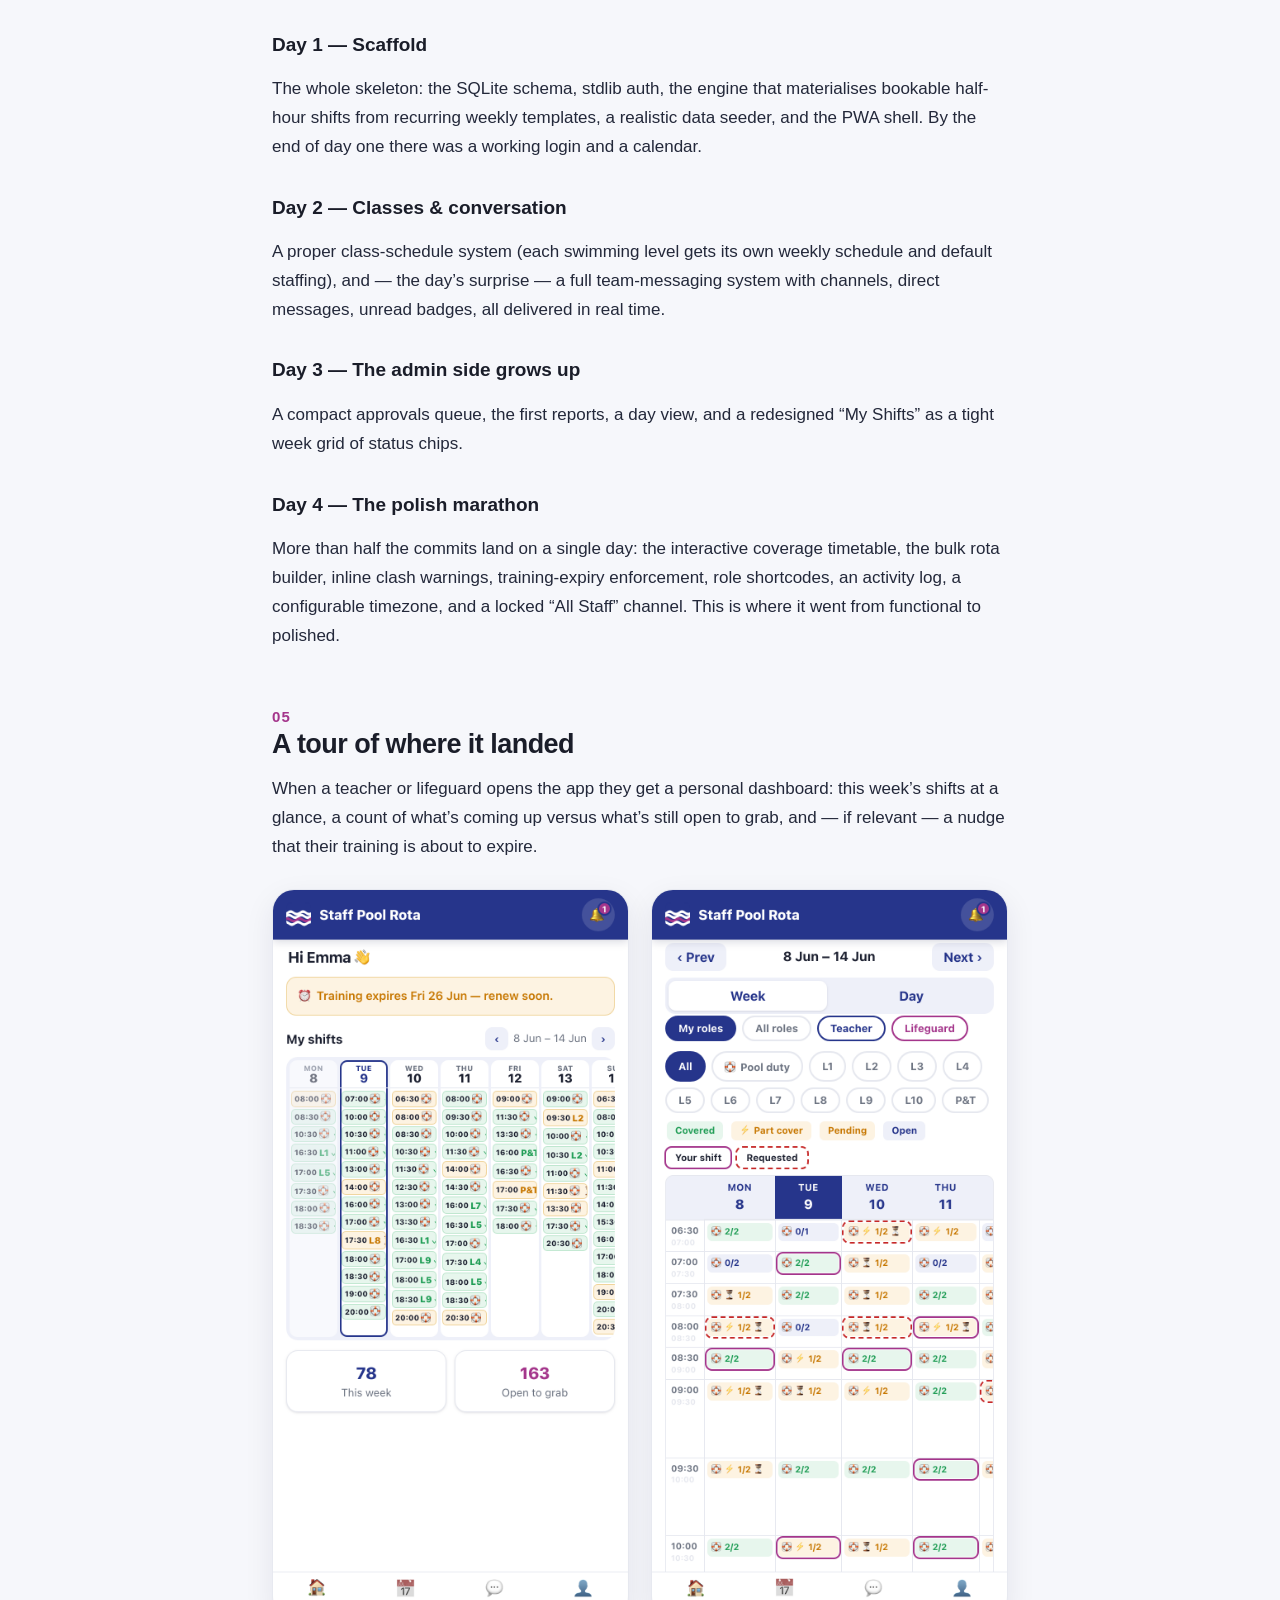
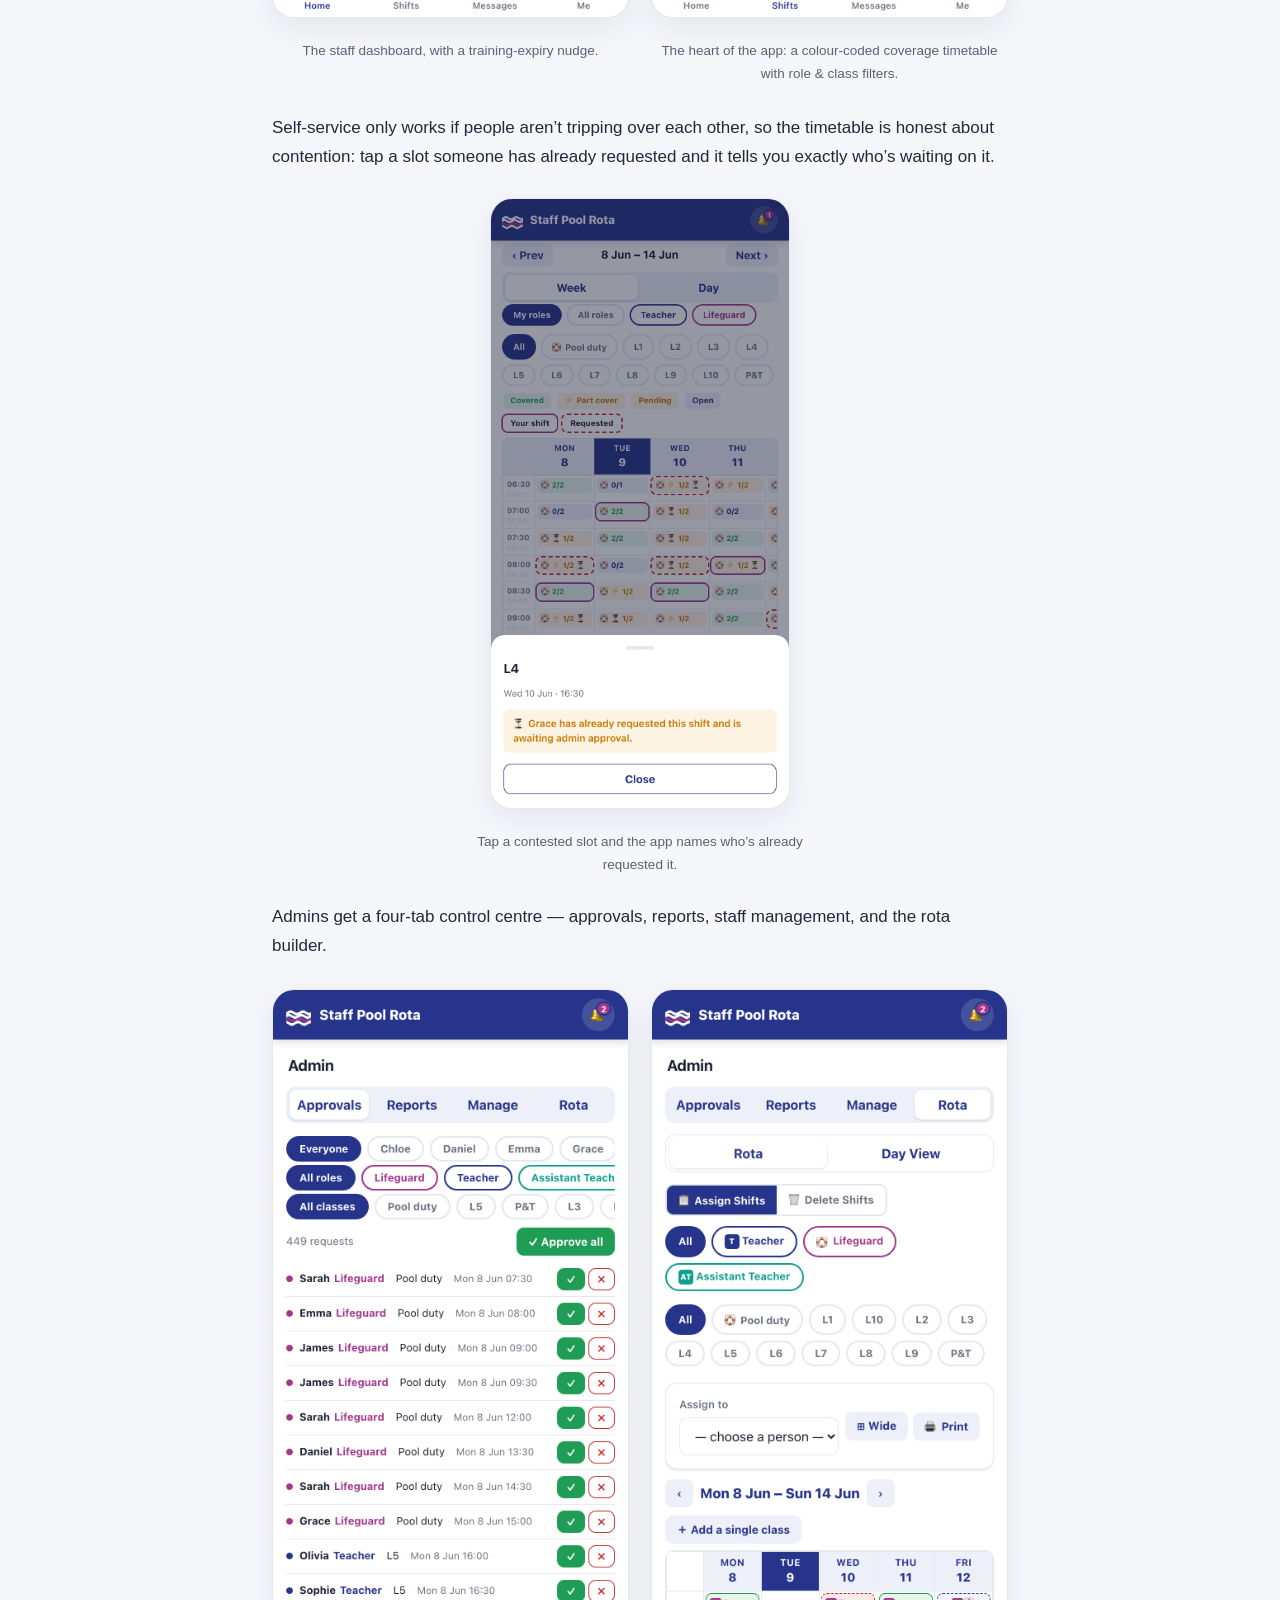
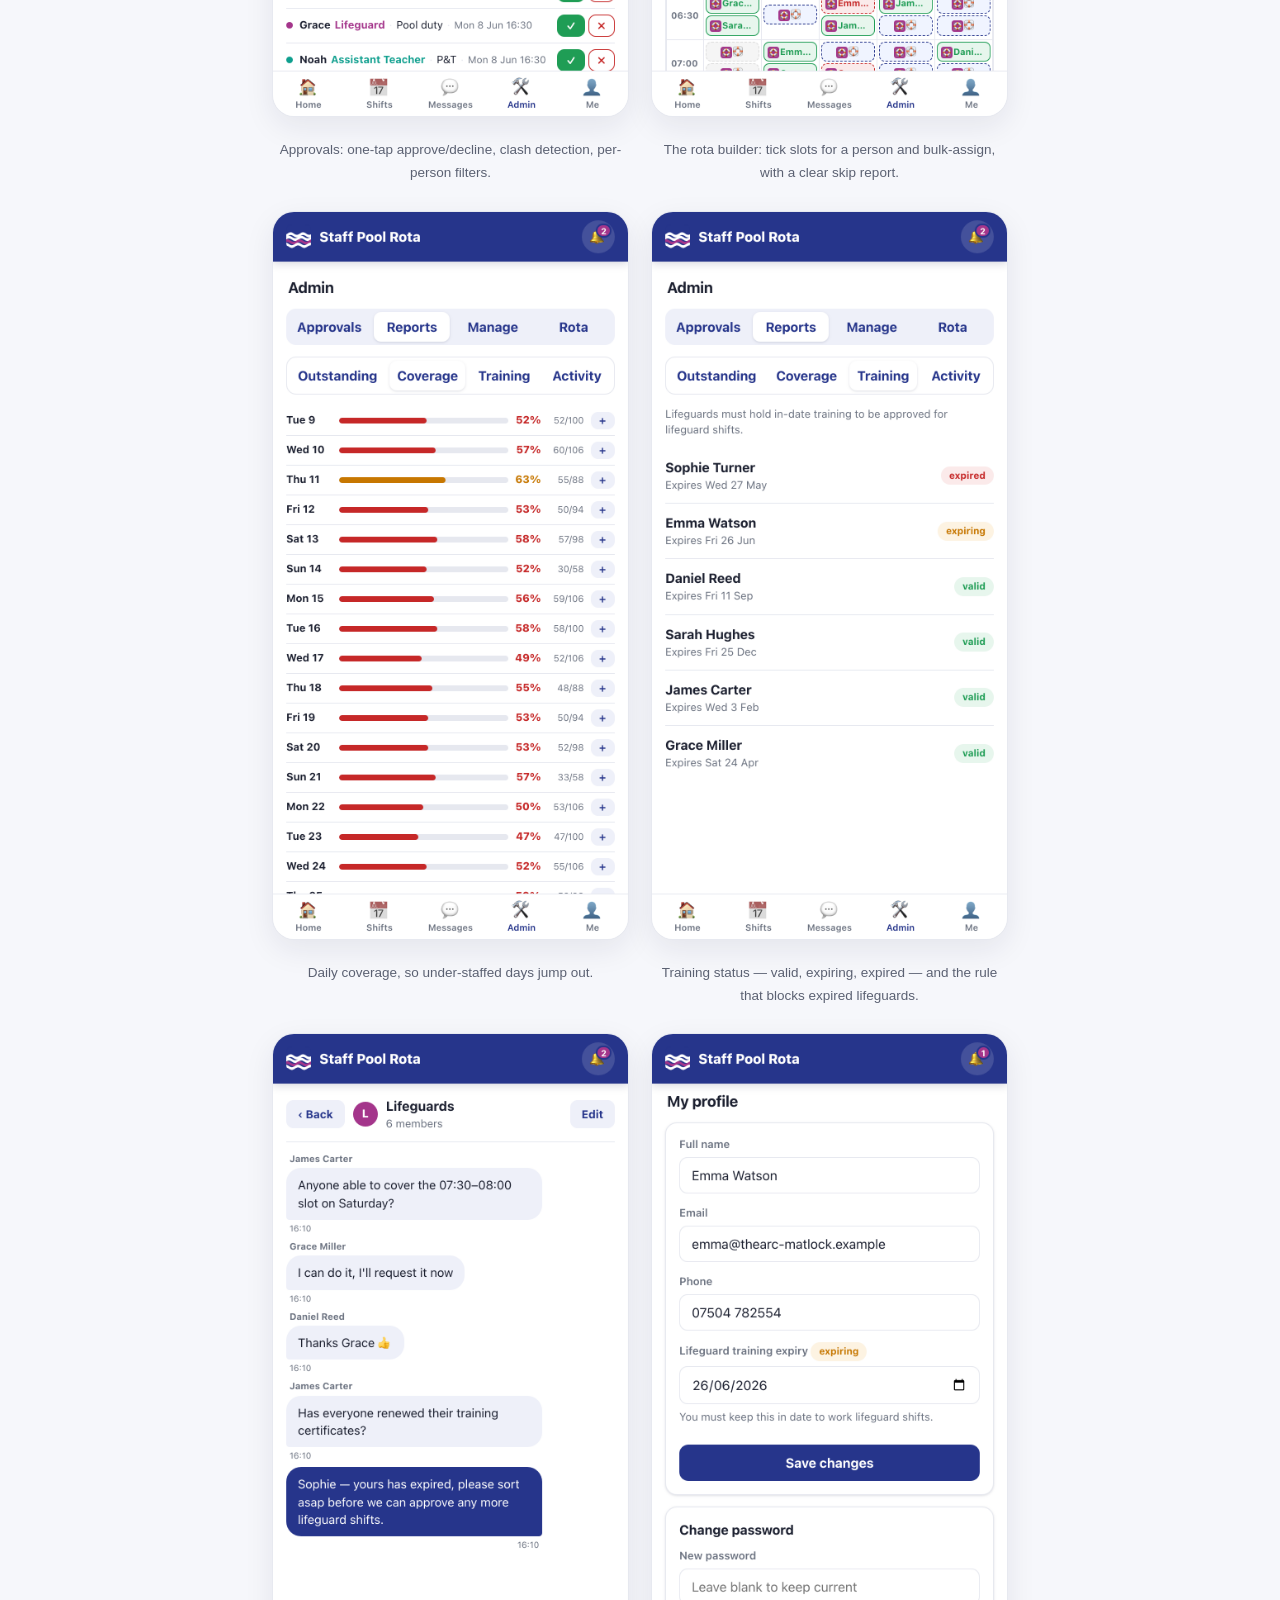
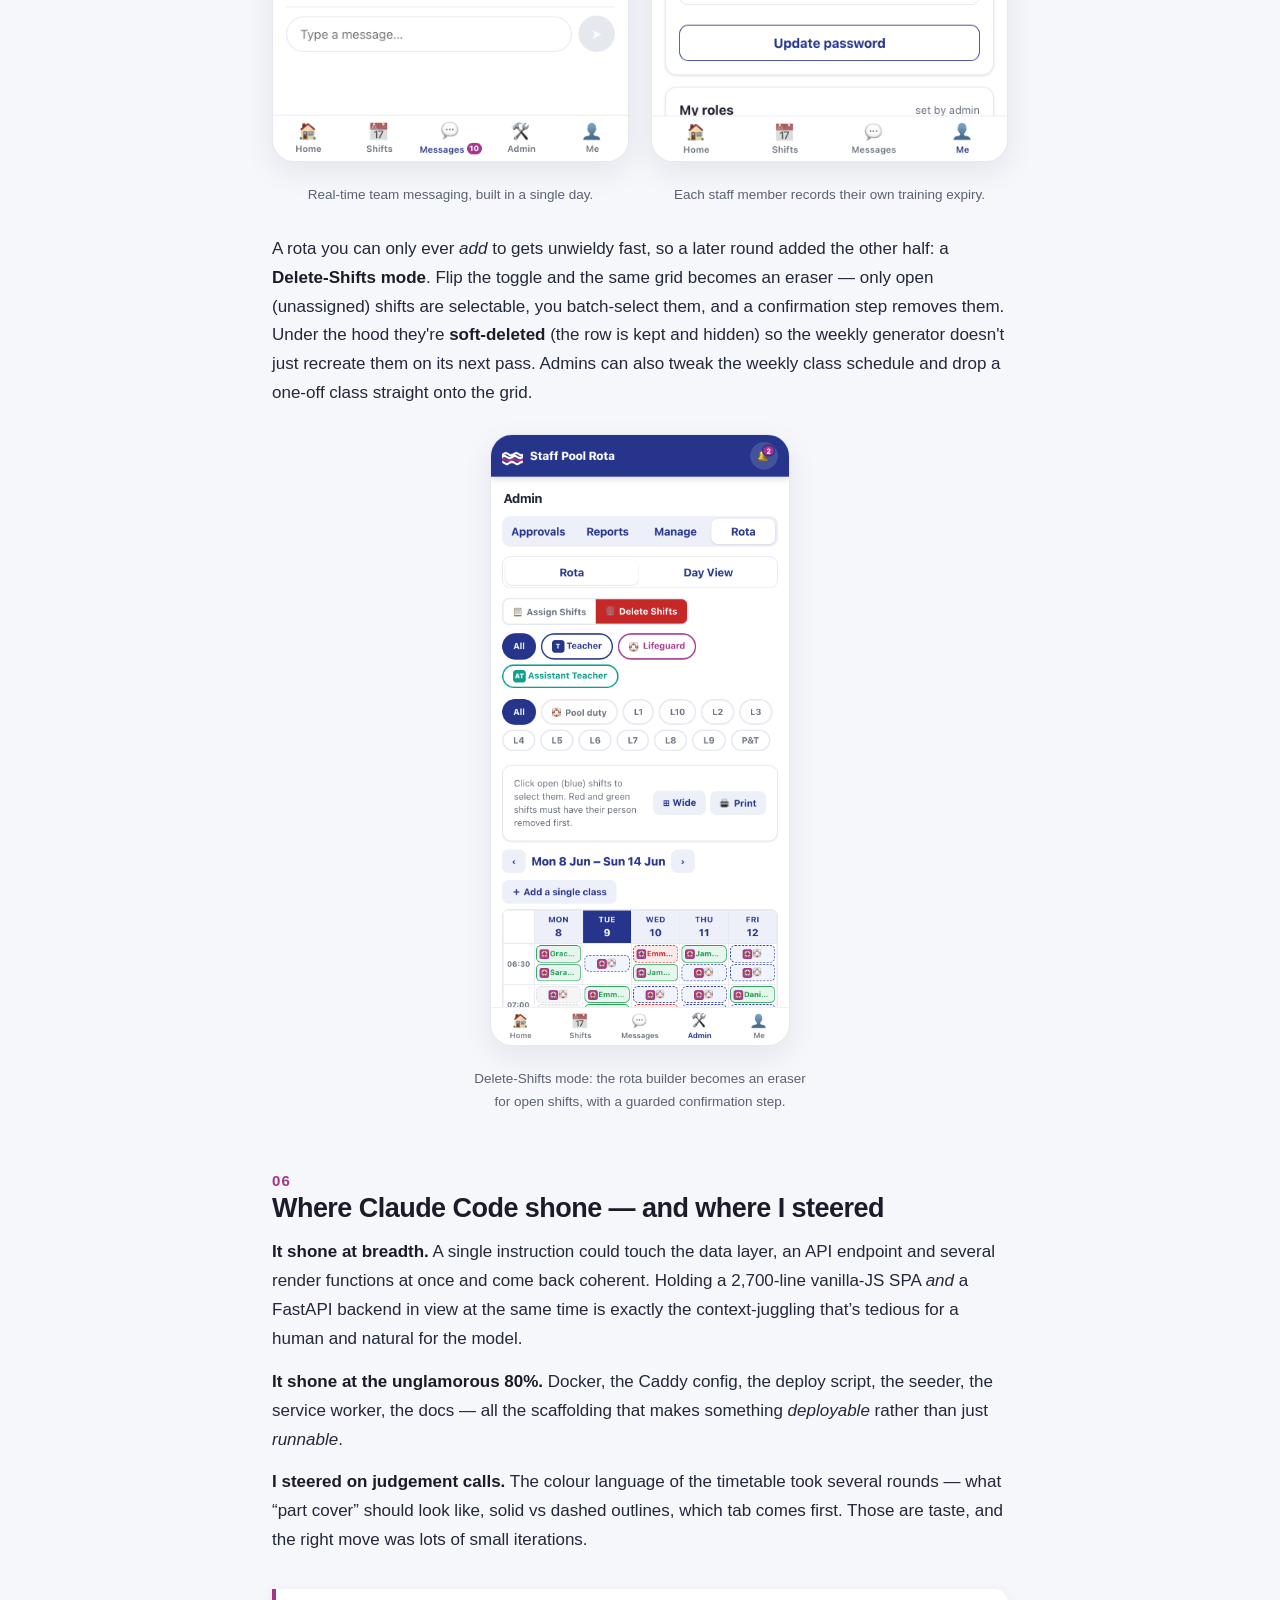
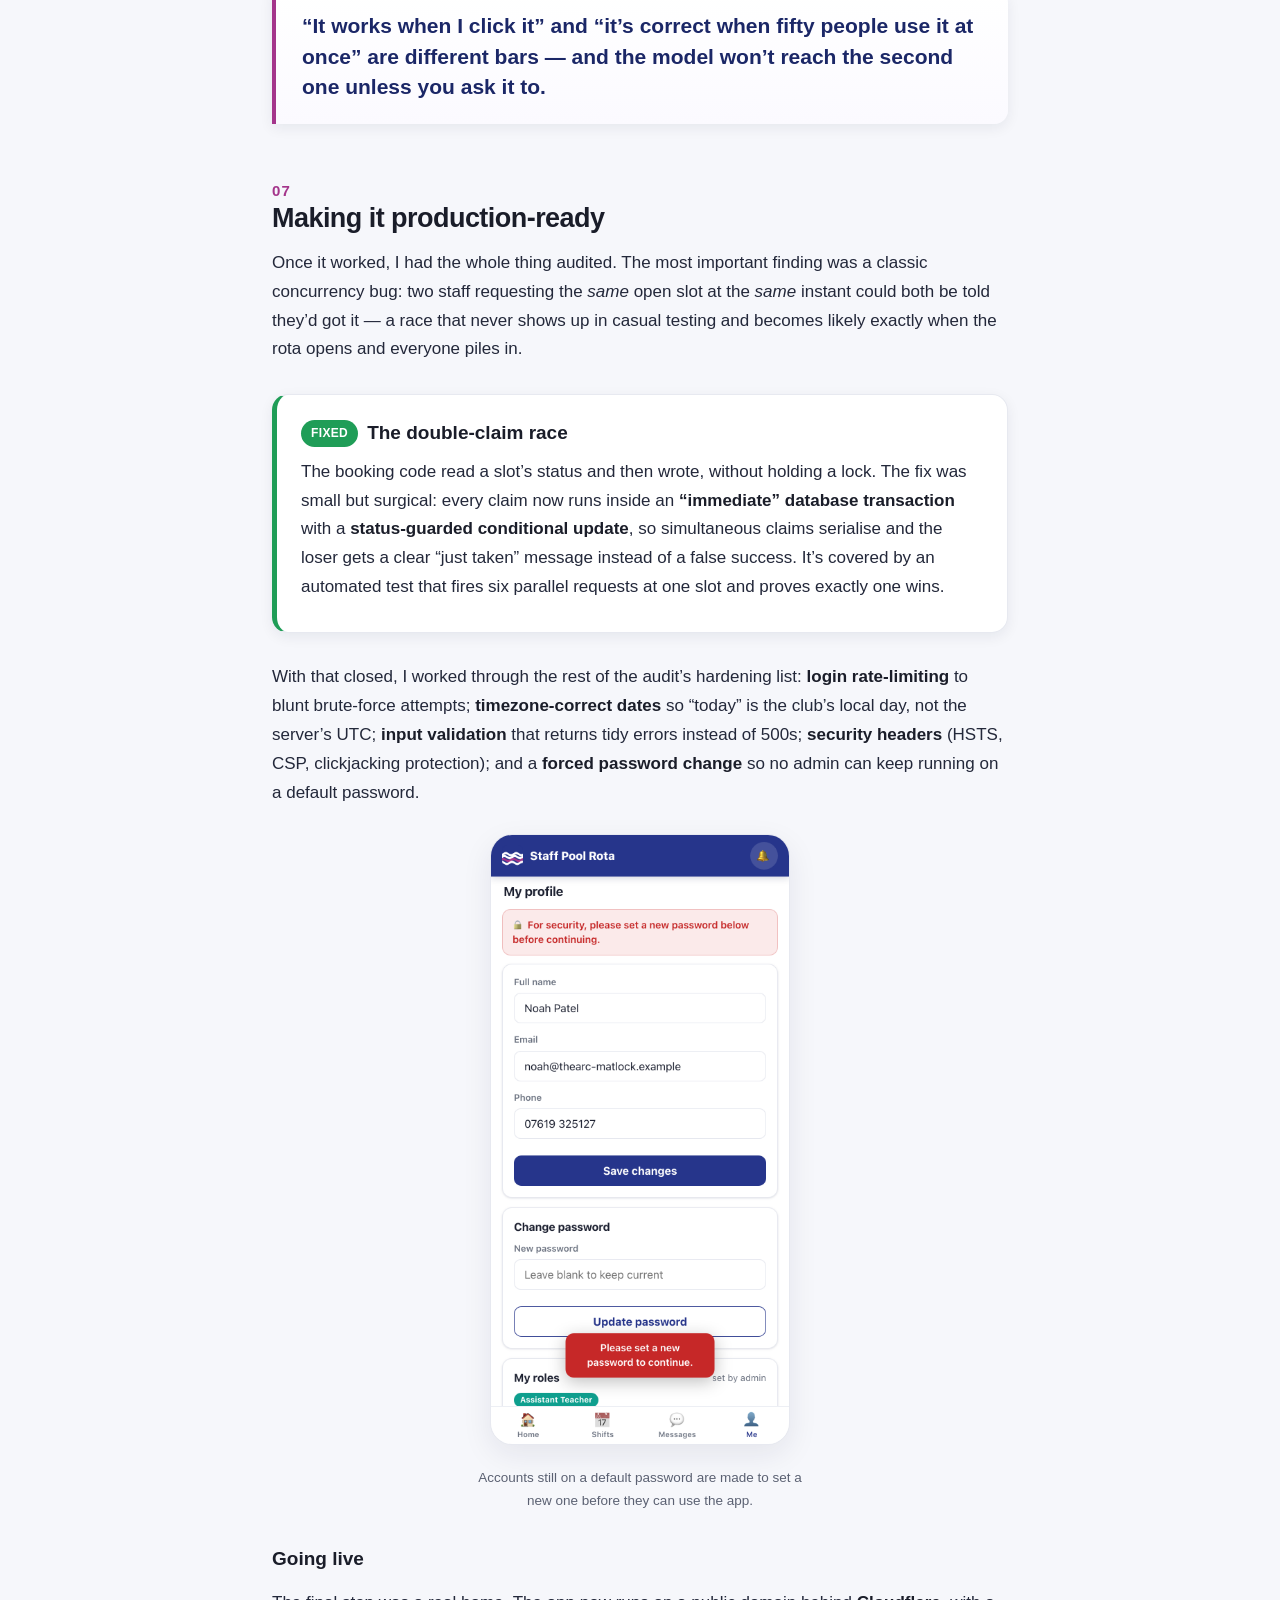
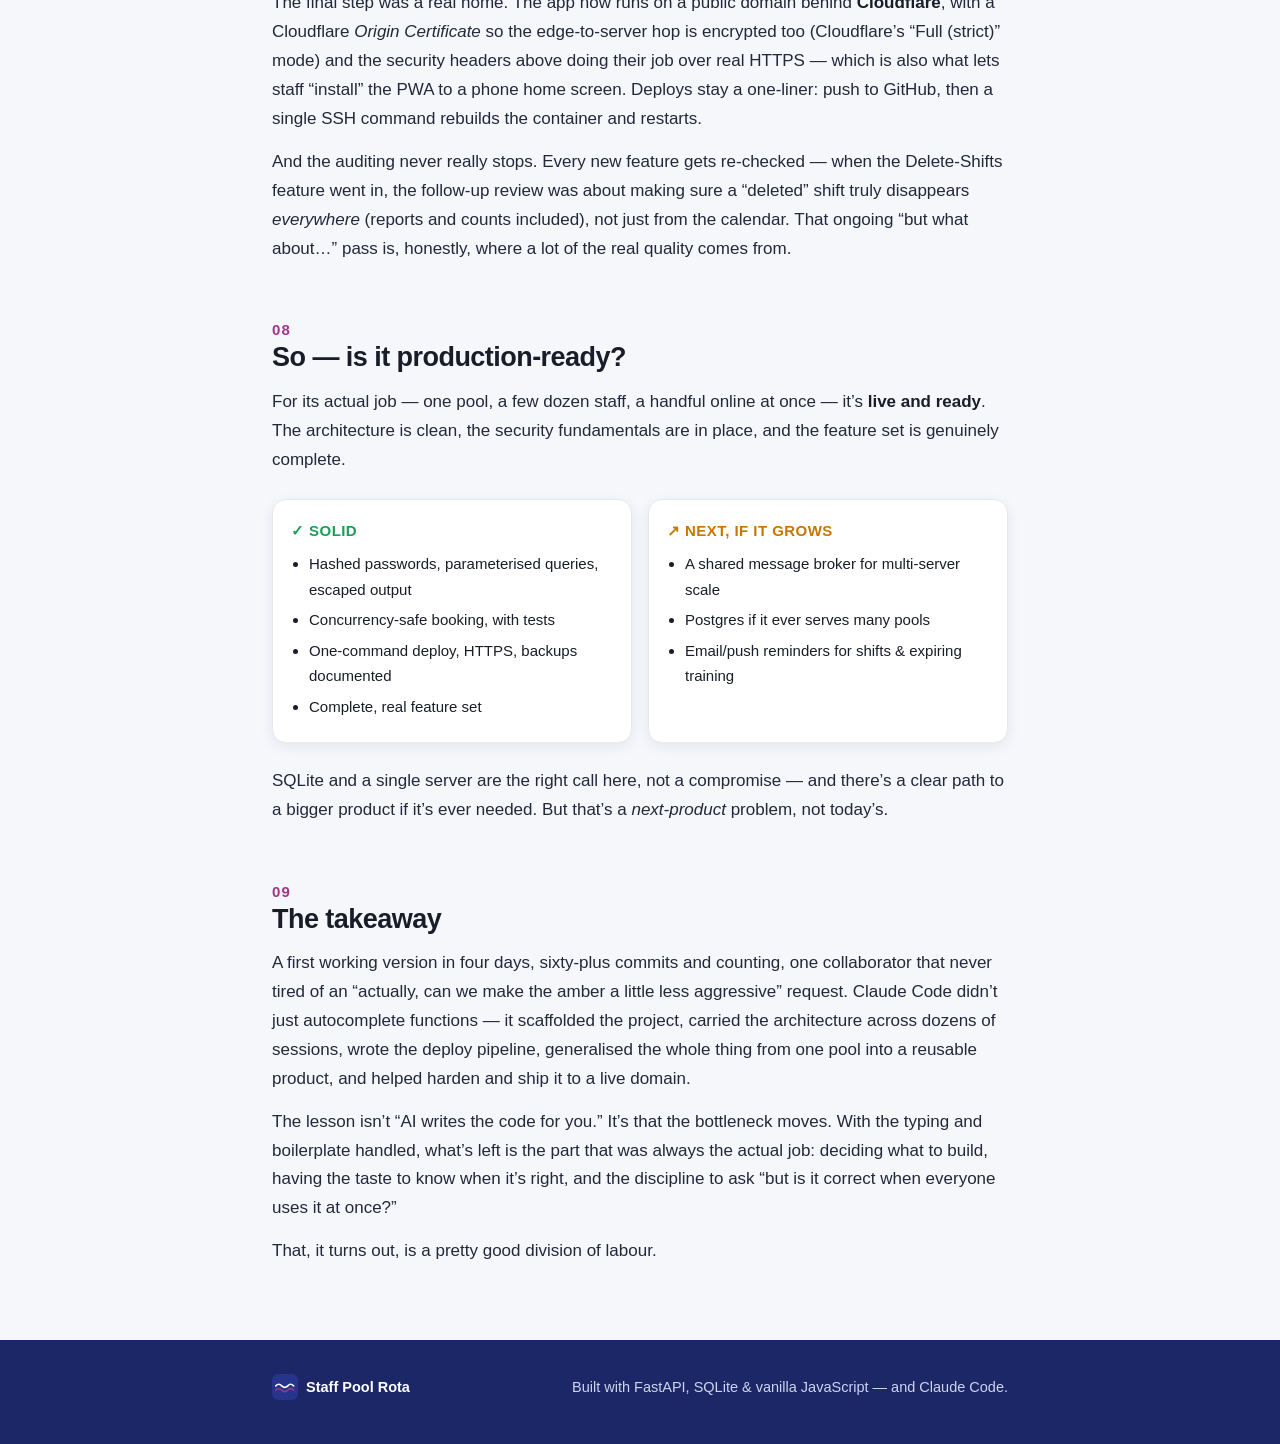
==== commit f79ef109: "docs: Review 3 audit (class-deletion + Cloudflare) + refreshed blog - docs/AUDIT.md: new "Review 3" " ====
--- a/docs/blog/arc-swim-rota-post.html
+++ b/docs/blog/arc-swim-rota-post.html
@@ -3,8 +3,8 @@
 <head>
 <meta charset="UTF-8" />
 <meta name="viewport" content="width=device-width, initial-scale=1" />
-<title>Building a Swim-Club Rota App in Four Days with Claude Code</title>
-<meta name="description" content="How a deployable, installable staff-scheduling PWA for a leisure-centre pool came together in four days of pair-programming with Claude Code." />
+<title>Building (and Shipping) a Pool-Staff Rota App with Claude Code</title>
+<meta name="description" content="How a deployable, installable staff-scheduling PWA for a leisure-centre pool went from empty folder to live site — pair-programmed with Claude Code." />
 <style>
   :root{
     --blue:#26358B; --blue-deep:#1b2767; --magenta:#A4358B; --teal:#0E9F8E;
@@ -120,11 +120,11 @@
 <header class="hero">
   <div class="wrap">
     <span class="eyebrow">Build notes · Claude Code</span>
-    <h1>Building a swim-club rota app in four days with Claude&nbsp;Code</h1>
-    <p class="lede">From an empty folder to a deployed, installable staff-scheduling app for a leisure-centre pool — pair-programmed end to end.</p>
+    <h1>Building (and shipping) a pool-staff rota app with Claude&nbsp;Code</h1>
+    <p class="lede">From an empty folder to a live, installable staff-scheduling app for a leisure-centre pool — pair-programmed end to end, then hardened and launched behind Cloudflare.</p>
     <div class="meta">
-      <span>🗓️ 4–8 June 2026</span>
-      <span>⏱️ ~10 min read</span>
+      <span>🗓️ June 2026</span>
+      <span>⏱️ ~12 min read</span>
       <span>🧰 FastAPI · SQLite · vanilla JS PWA</span>
     </div>
   </div>
@@ -132,9 +132,9 @@
 
 <div class="wrap">
   <div class="stats">
-    <div class="stat"><b>4</b><span>days, start to deployed</span></div>
-    <div class="stat"><b>~50</b><span>commits</span></div>
-    <div class="stat"><b>5,300</b><span>lines of code</span></div>
+    <div class="stat"><b>4</b><span>days to first deploy</span></div>
+    <div class="stat"><b>60+</b><span>commits</span></div>
+    <div class="stat"><b>~5,900</b><span>lines of code</span></div>
     <div class="stat"><b>0</b><span>build steps</span></div>
   </div>
 </div>
@@ -142,13 +142,13 @@
 <div class="wrap">
 <article>
 
-  <p>Every leisure centre runs on a rota, and almost every rota runs on a tired spreadsheet and a long email chain. The pool at <strong>The Arc, Matlock</strong> is no different: swim teachers and lifeguards need slotting into half-hour poolside sessions, lifeguards must hold in-date training, and somebody has to approve it all and chase the gaps.</p>
-
-  <p>I wanted to see how far I could get building a proper replacement — not a prototype, a <em>deployable</em> app — with <strong>Claude Code</strong> as my pair programmer. Four days later, <strong>Arc Swim Rota</strong> is a mobile-first Progressive Web App that staff install on their phones, request shifts from, and message each other in, and that admins run the whole rota from.</p>
+  <p>Every leisure centre runs on a rota, and almost every rota runs on a tired spreadsheet and a long email chain. A swimming pool is a tricky case: swim teachers and lifeguards need slotting into half-hour poolside sessions, lifeguards must hold in-date training, and somebody has to approve it all and chase the gaps.</p>
+
+  <p>I wanted to see how far I could get building a proper replacement — not a prototype, a <em>deployable</em> app — with <strong>Claude Code</strong> as my pair programmer. It started life as a build for one specific leisure-centre pool, then got generalised into <strong>Staff Pool Rota</strong>: a mobile-first Progressive Web App that staff install on their phones, request shifts from, and message each other in, that admins run the whole rota from — and which now runs live on a public domain behind Cloudflare.</p>
 
   <figure>
-    <img src="img/01-login.png" alt="Arc Swim Rota login screen" />
-    <figcaption>The branded, installable login screen — deep blue and magenta, straight from Freedom Leisure’s palette.</figcaption>
+    <img src="img/01-login.png" alt="Staff Pool Rota login screen" />
+    <figcaption>The installable login screen — deep blue and magenta, and (after a security pass) no demo credentials on show.</figcaption>
   </figure>
 
   <hr class="div" />
@@ -211,6 +211,10 @@
     <figure><img src="img/12-profile.png" alt="Staff profile"/><figcaption>Each staff member records their own training expiry.</figcaption></figure>
   </div>
 
+  <p>A rota you can only ever <em>add</em> to gets unwieldy fast, so a later round added the other half: a <strong>Delete-Shifts mode</strong>. Flip the toggle and the same grid becomes an eraser — only open (unassigned) shifts are selectable, you batch-select them, and a confirmation step removes them. Under the hood they're <strong>soft-deleted</strong> (the row is kept and hidden) so the weekly generator doesn't just recreate them on its next pass. Admins can also tweak the weekly class schedule and drop a one-off class straight onto the grid.</p>
+
+  <figure><img src="img/16-rota-delete.png" alt="Delete-shifts mode in the rota builder"/><figcaption>Delete-Shifts mode: the rota builder becomes an eraser for open shifts, with a guarded confirmation step.</figcaption></figure>
+
   <h2><span class="num">06</span>Where Claude Code shone — and where I steered</h2>
   <p><strong>It shone at breadth.</strong> A single instruction could touch the data layer, an API endpoint and several render functions at once and come back coherent. Holding a 2,700-line vanilla-JS SPA <em>and</em> a FastAPI backend in view at the same time is exactly the context-juggling that’s tedious for a human and natural for the model.</p>
   <p><strong>It shone at the unglamorous 80%.</strong> Docker, the Caddy config, the deploy script, the seeder, the service worker, the docs — all the scaffolding that makes something <em>deployable</em> rather than just <em>runnable</em>.</p>
@@ -230,8 +234,12 @@
 
   <figure><img src="img/14-force-password.png" alt="Forced password change screen"/><figcaption>Accounts still on a default password are made to set a new one before they can use the app.</figcaption></figure>
 
+  <h3>Going live</h3>
+  <p>The final step was a real home. The app now runs on a public domain behind <strong>Cloudflare</strong>, with a Cloudflare <em>Origin Certificate</em> so the edge-to-server hop is encrypted too (Cloudflare’s “Full (strict)” mode) and the security headers above doing their job over real HTTPS — which is also what lets staff “install” the PWA to a phone home screen. Deploys stay a one-liner: push to GitHub, then a single SSH command rebuilds the container and restarts.</p>
+  <p>And the auditing never really stops. Every new feature gets re-checked — when the Delete-Shifts feature went in, the follow-up review was about making sure a “deleted” shift truly disappears <em>everywhere</em> (reports and counts included), not just from the calendar. That ongoing “but what about…” pass is, honestly, where a lot of the real quality comes from.</p>
+
   <h2><span class="num">08</span>So — is it production-ready?</h2>
-  <p>For its actual job — one pool, a few dozen staff, a handful online at once — it’s <strong>deployed and ready</strong>. The architecture is clean, the security fundamentals are in place, and the feature set is genuinely complete.</p>
+  <p>For its actual job — one pool, a few dozen staff, a handful online at once — it’s <strong>live and ready</strong>. The architecture is clean, the security fundamentals are in place, and the feature set is genuinely complete.</p>
 
   <div class="verdict">
     <div class="vc good">
@@ -255,7 +263,7 @@
   <p>SQLite and a single server are the right call here, not a compromise — and there’s a clear path to a bigger product if it’s ever needed. But that’s a <em>next-product</em> problem, not today’s.</p>
 
   <h2><span class="num">09</span>The takeaway</h2>
-  <p>Four days, around fifty commits, one collaborator that never tired of an “actually, can we make the amber a little less aggressive” request. Claude Code didn’t just autocomplete functions — it scaffolded the project, carried the architecture across dozens of sessions, wrote the deploy pipeline, and turned a vague brief into something a leisure centre can genuinely run on.</p>
+  <p>A first working version in four days, sixty-plus commits and counting, one collaborator that never tired of an “actually, can we make the amber a little less aggressive” request. Claude Code didn’t just autocomplete functions — it scaffolded the project, carried the architecture across dozens of sessions, wrote the deploy pipeline, generalised the whole thing from one pool into a reusable product, and helped harden and ship it to a live domain.</p>
   <p>The lesson isn’t “AI writes the code for you.” It’s that the bottleneck moves. With the typing and boilerplate handled, what’s left is the part that was always the actual job: deciding what to build, having the taste to know when it’s right, and the discipline to ask “but is it correct when everyone uses it at once?”</p>
   <p>That, it turns out, is a pretty good division of labour.</p>
 
@@ -266,7 +274,7 @@
   <div class="wrap">
     <span class="badge">
       <svg class="wave" viewBox="0 0 48 48" fill="none" xmlns="http://www.w3.org/2000/svg"><rect width="48" height="48" rx="11" fill="#26358B"/><path d="M7 22c4-4 7-4 11 0s7 4 11 0 7-4 11 0" stroke="#fff" stroke-width="3" stroke-linecap="round"/><path d="M7 30c4-4 7-4 11 0s7 4 11 0 7-4 11 0" stroke="#A4358B" stroke-width="3" stroke-linecap="round"/></svg>
-      Arc Swim Rota
+      Staff Pool Rota
     </span>
     <span>Built with FastAPI, SQLite &amp; vanilla JavaScript — and Claude Code.</span>
   </div>
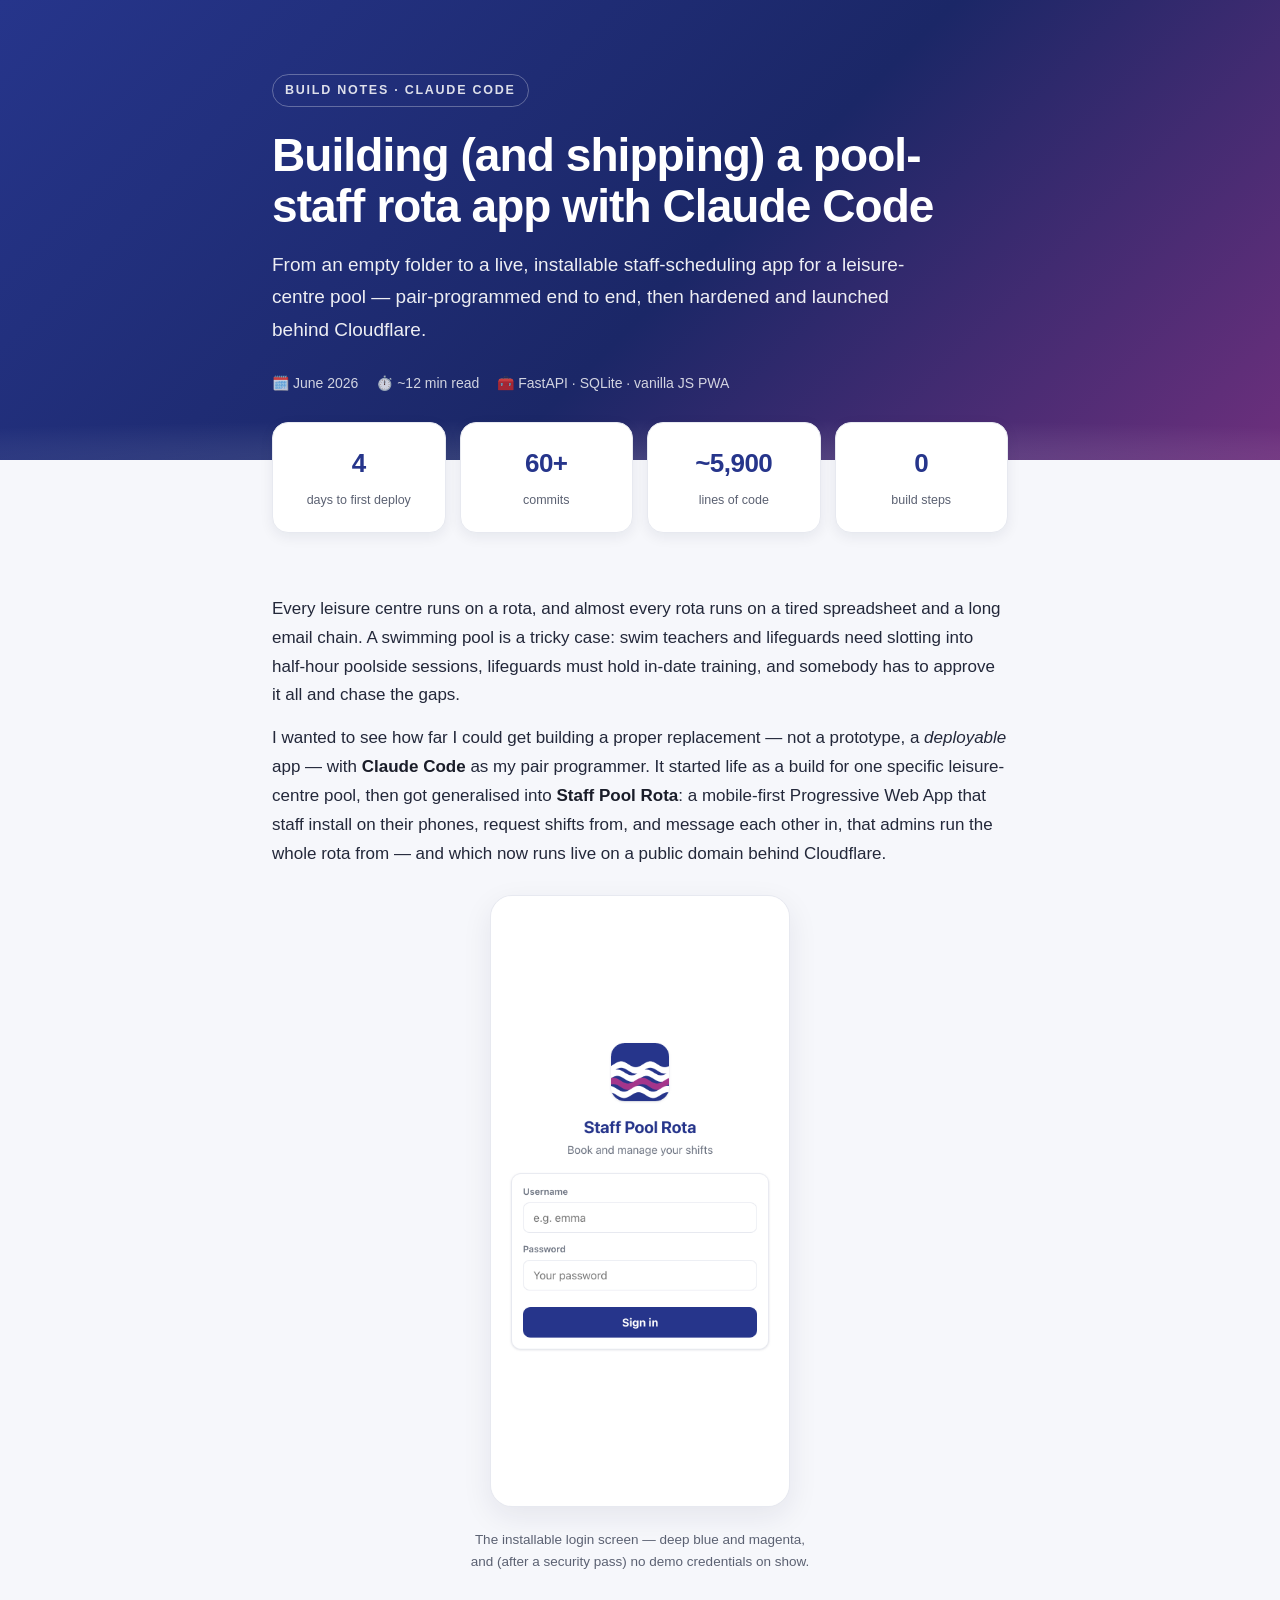
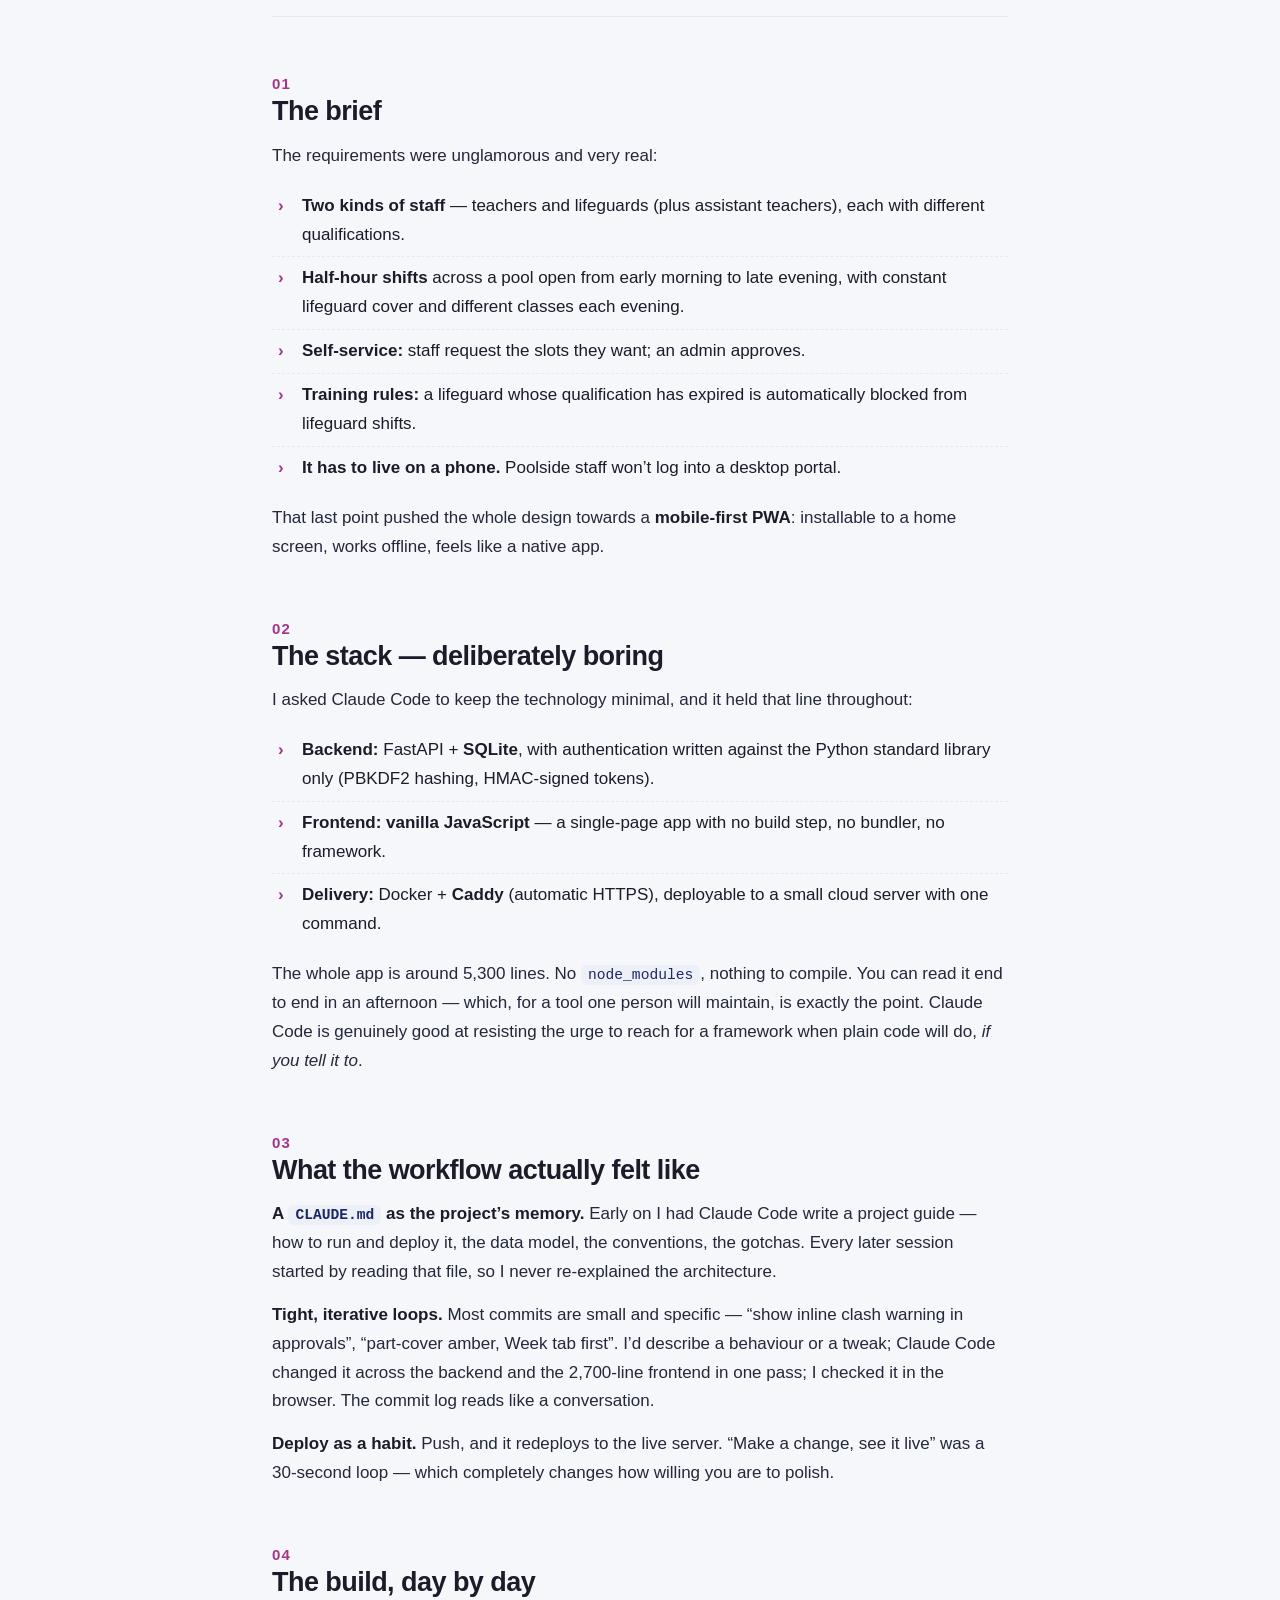
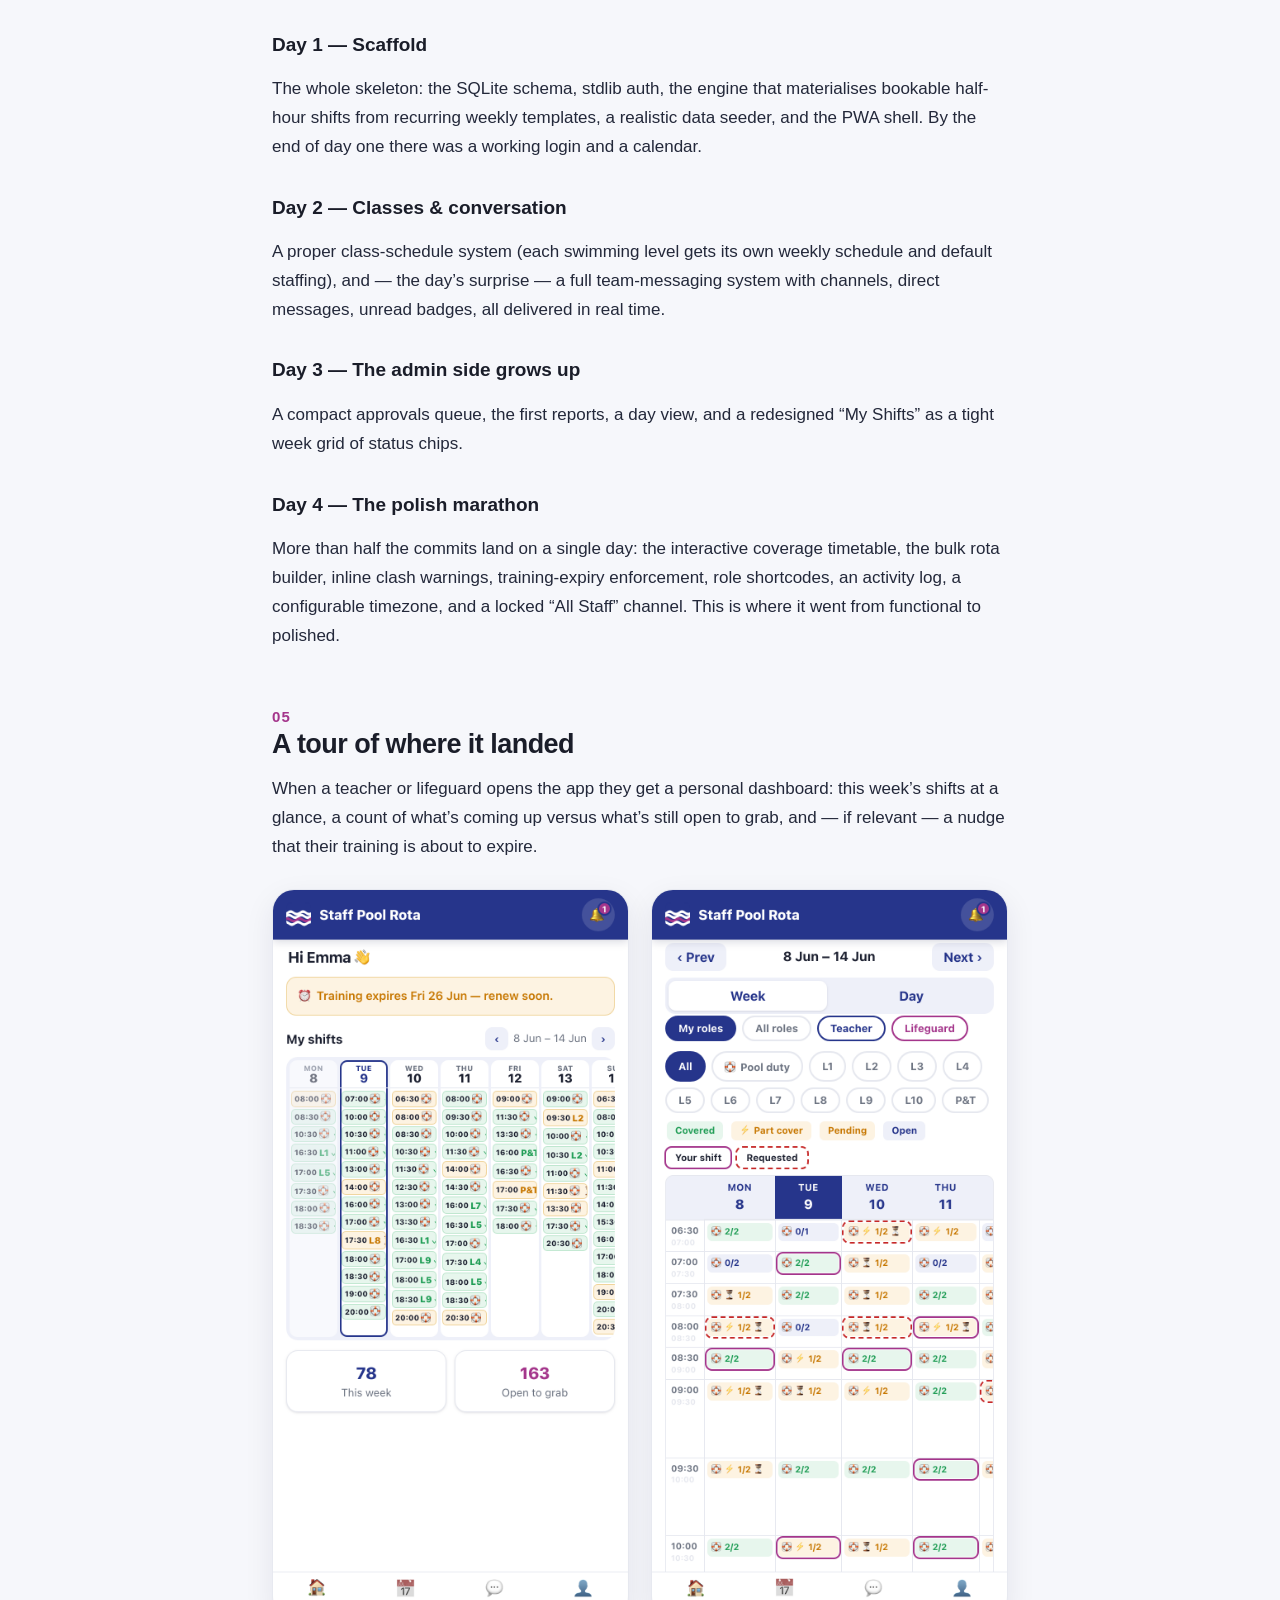
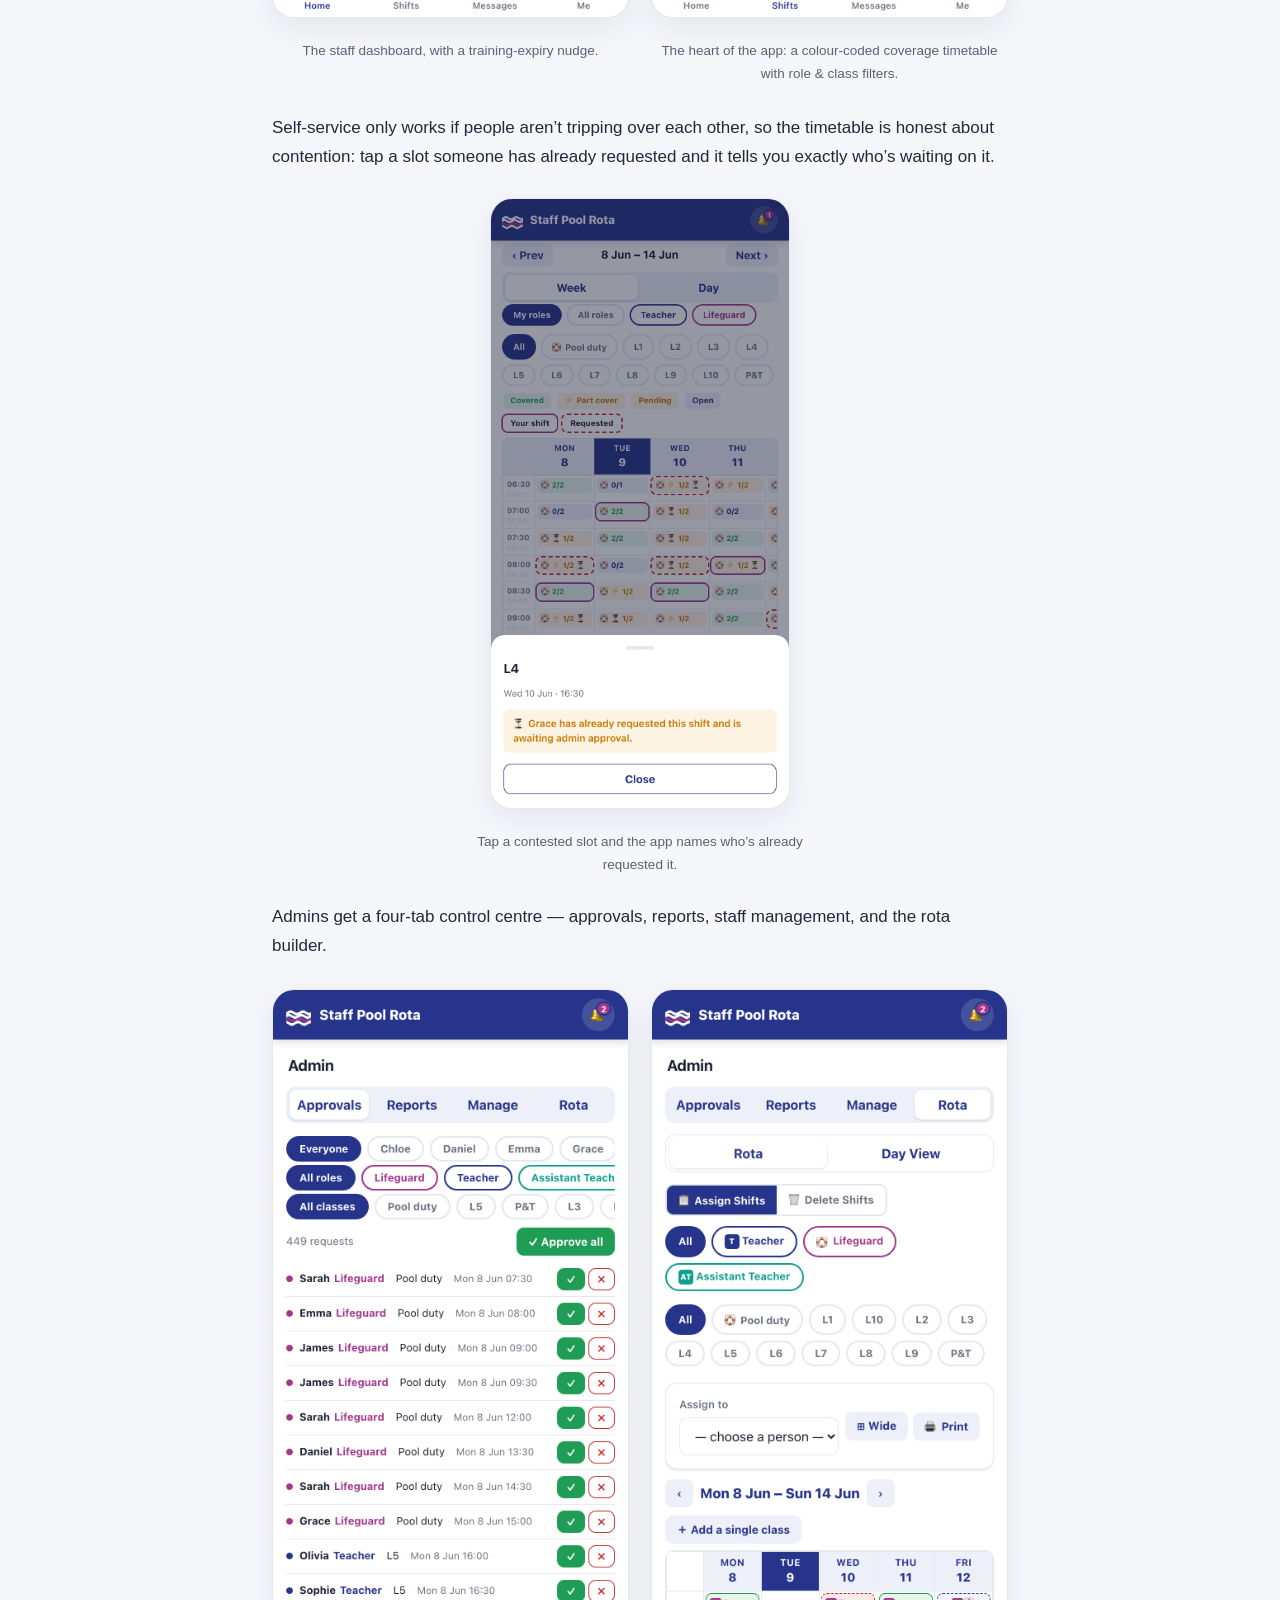
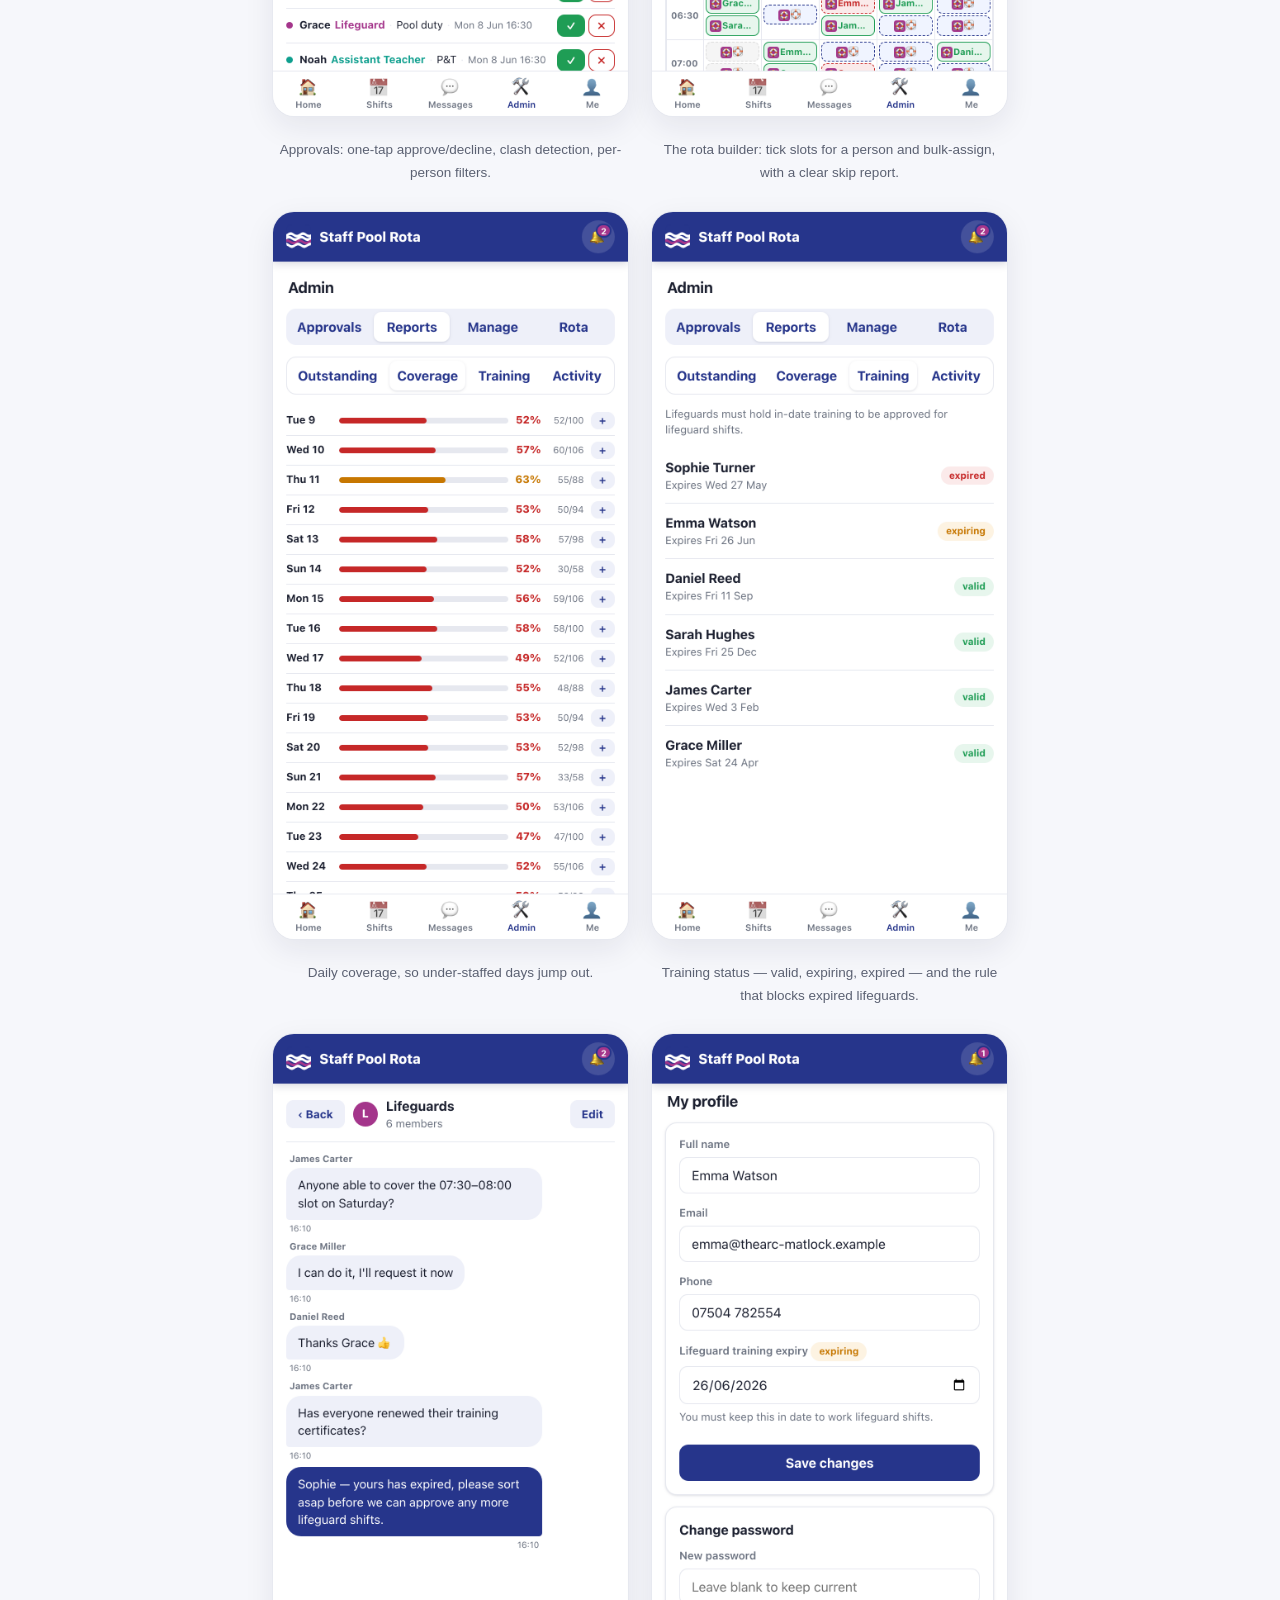
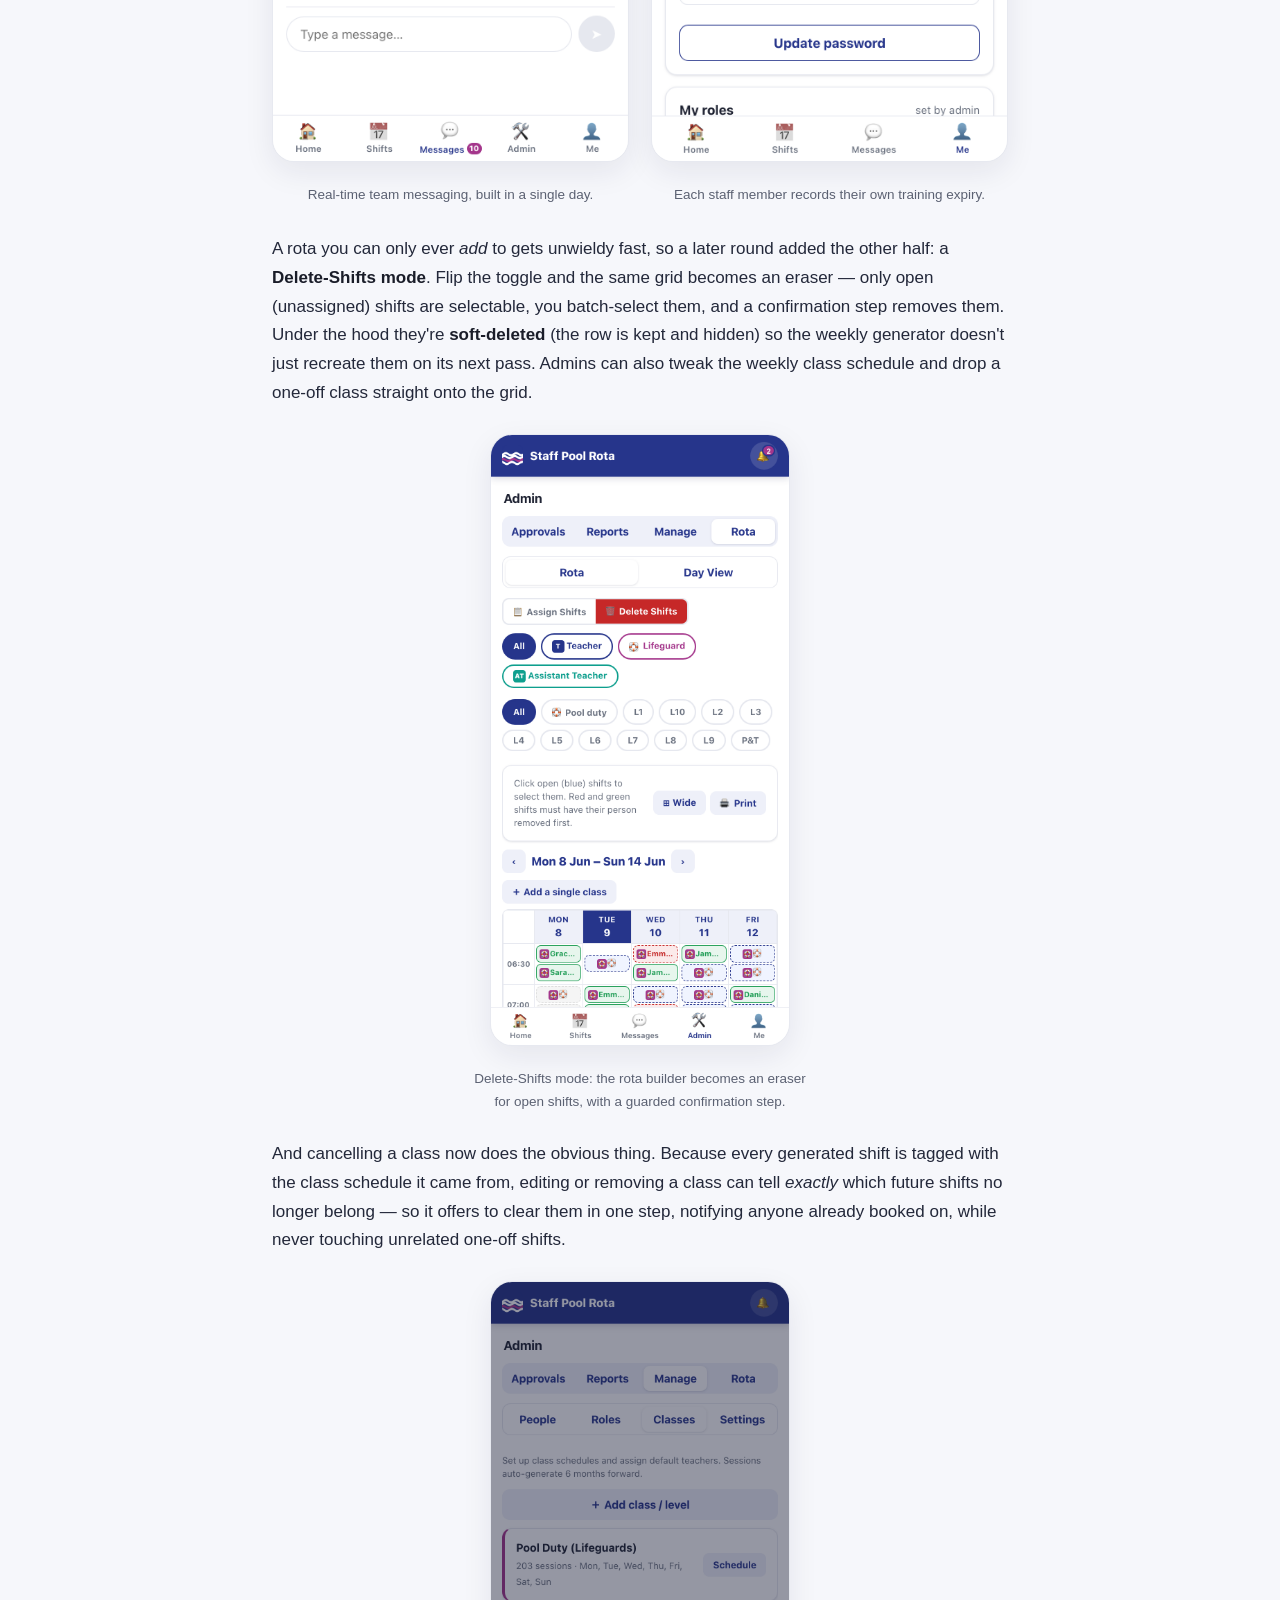
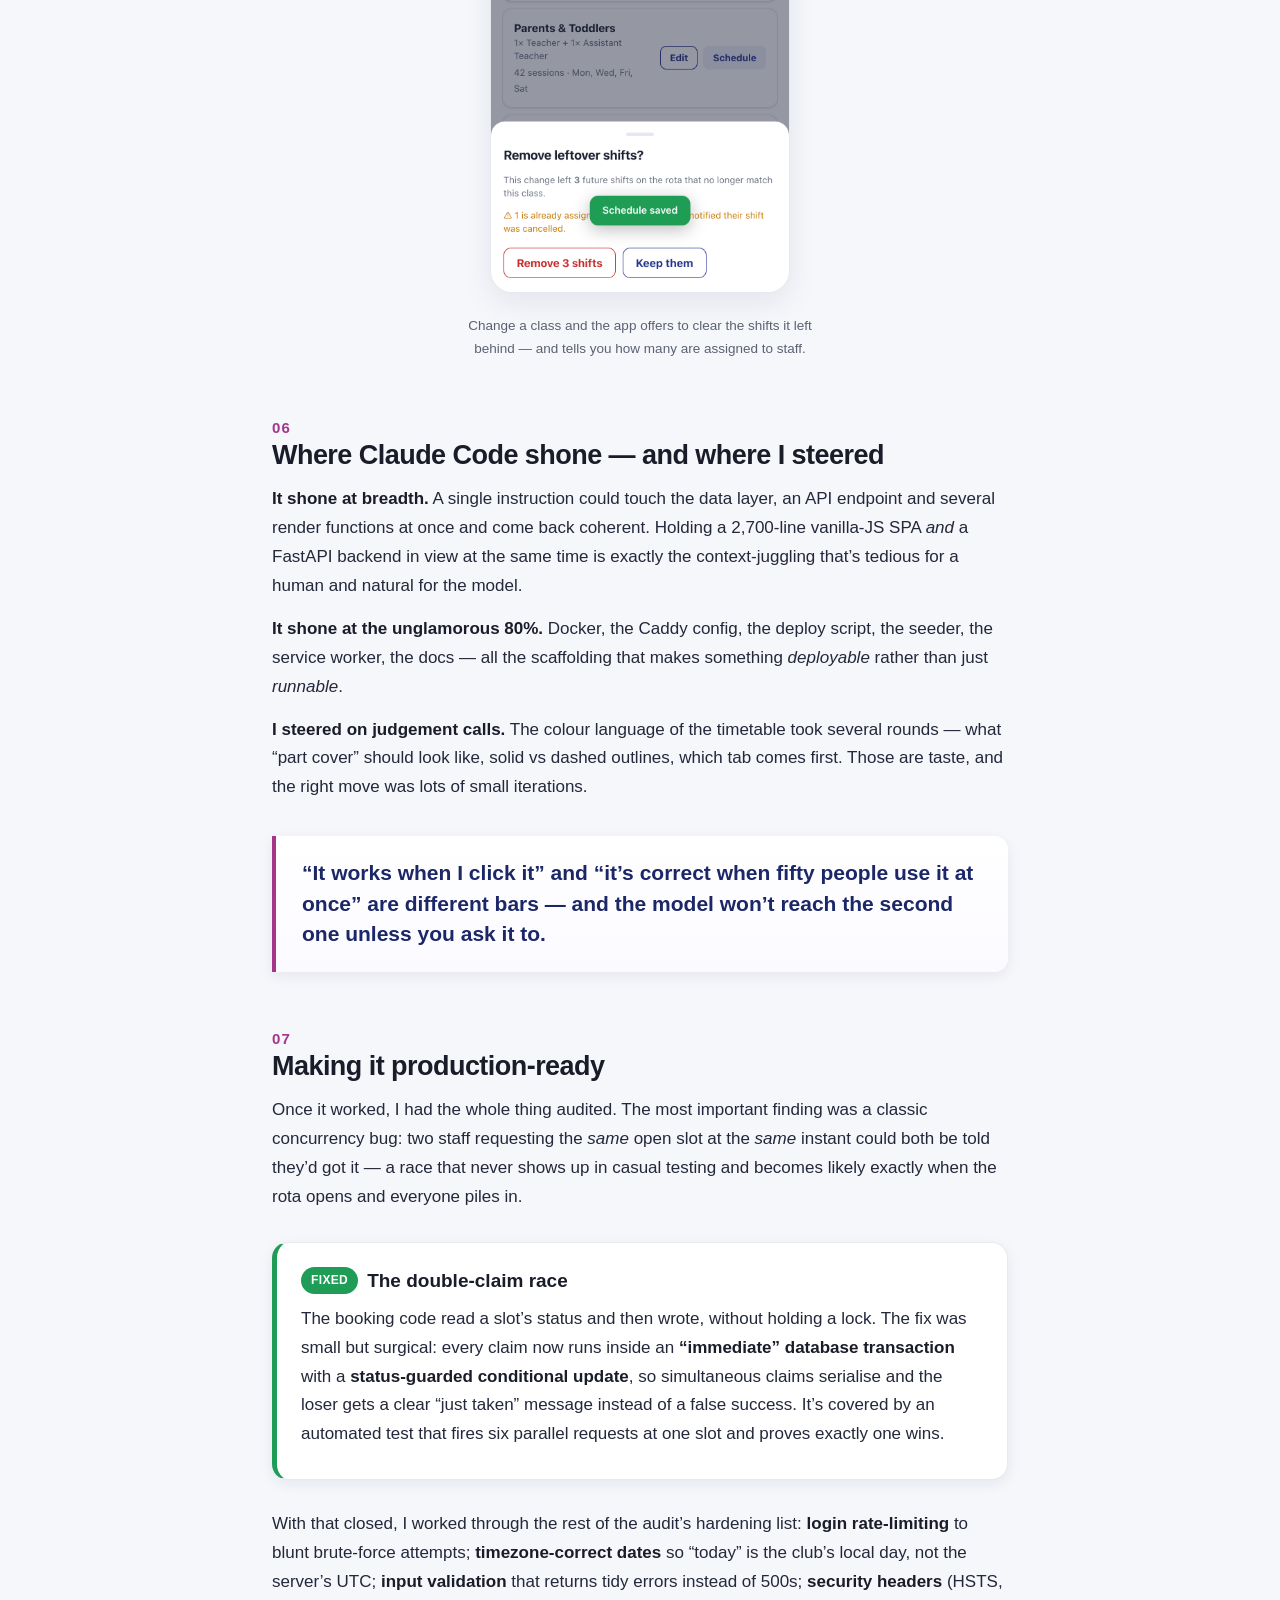
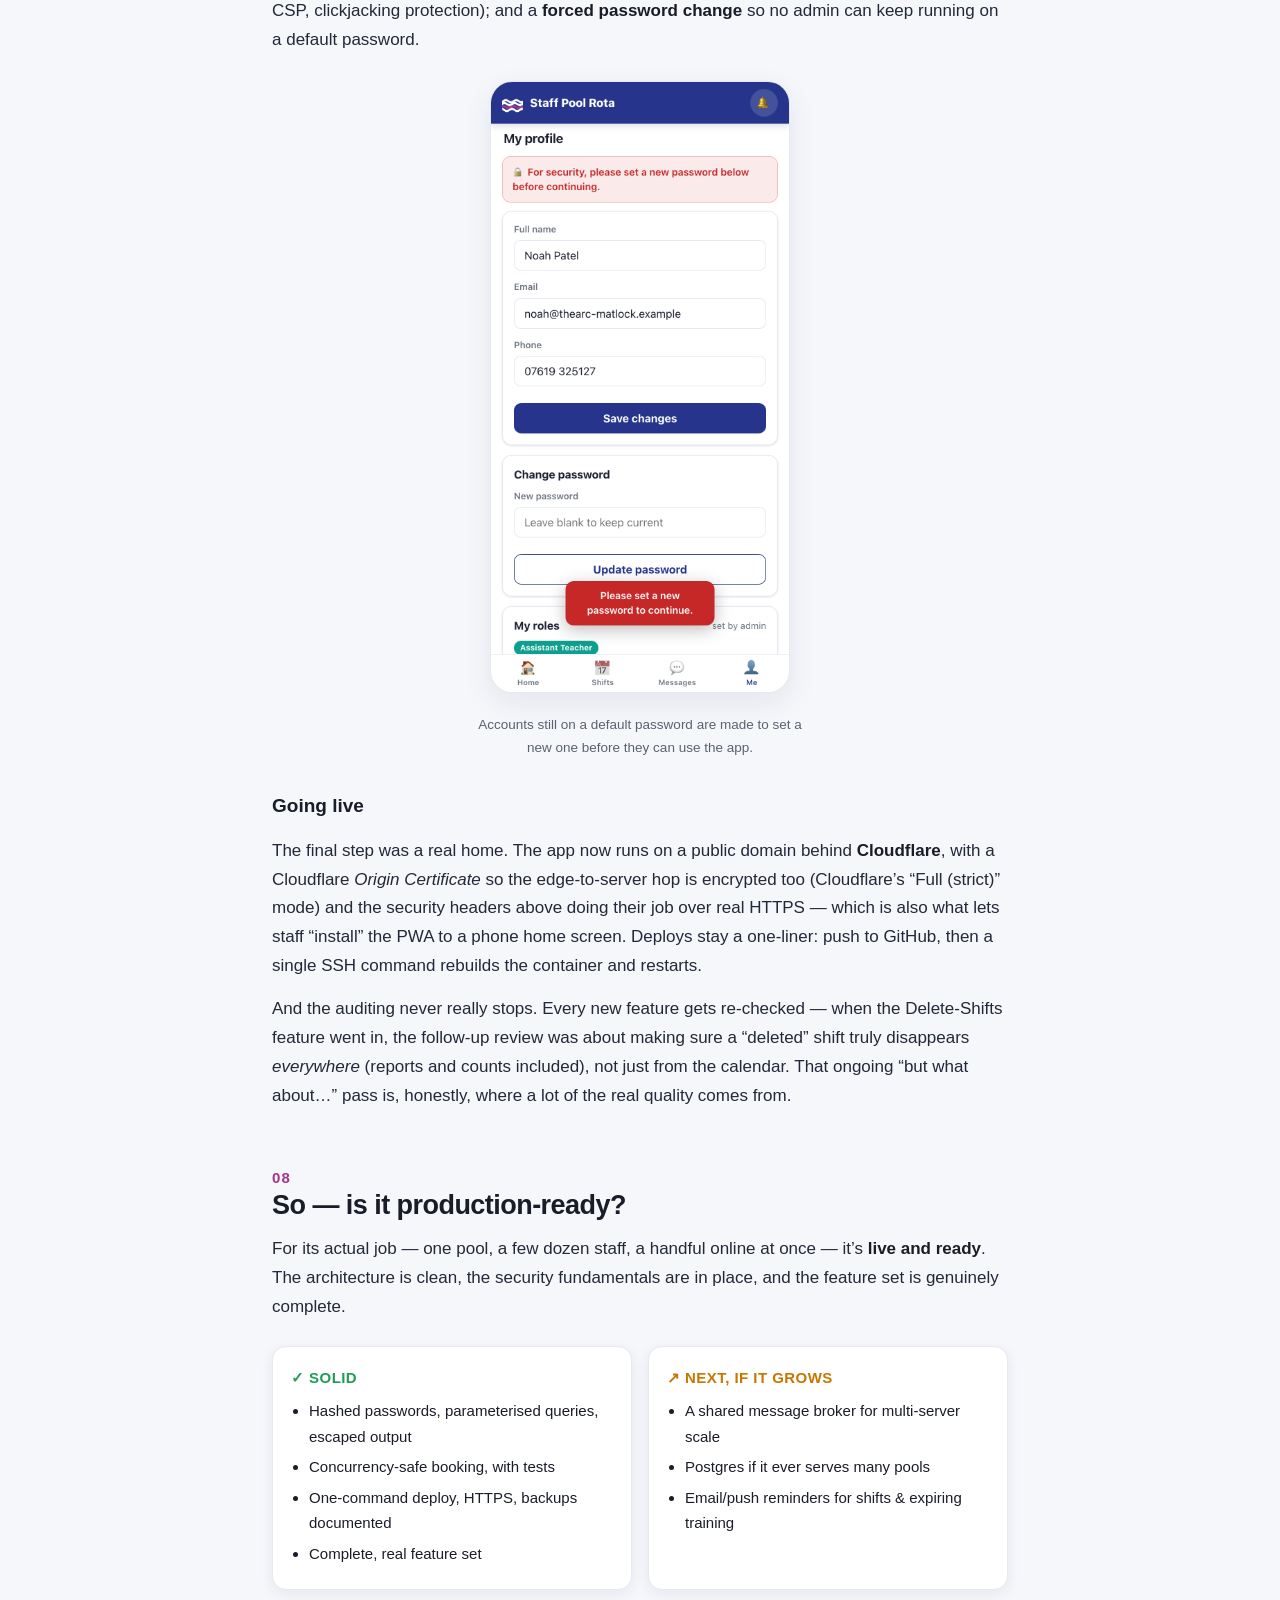
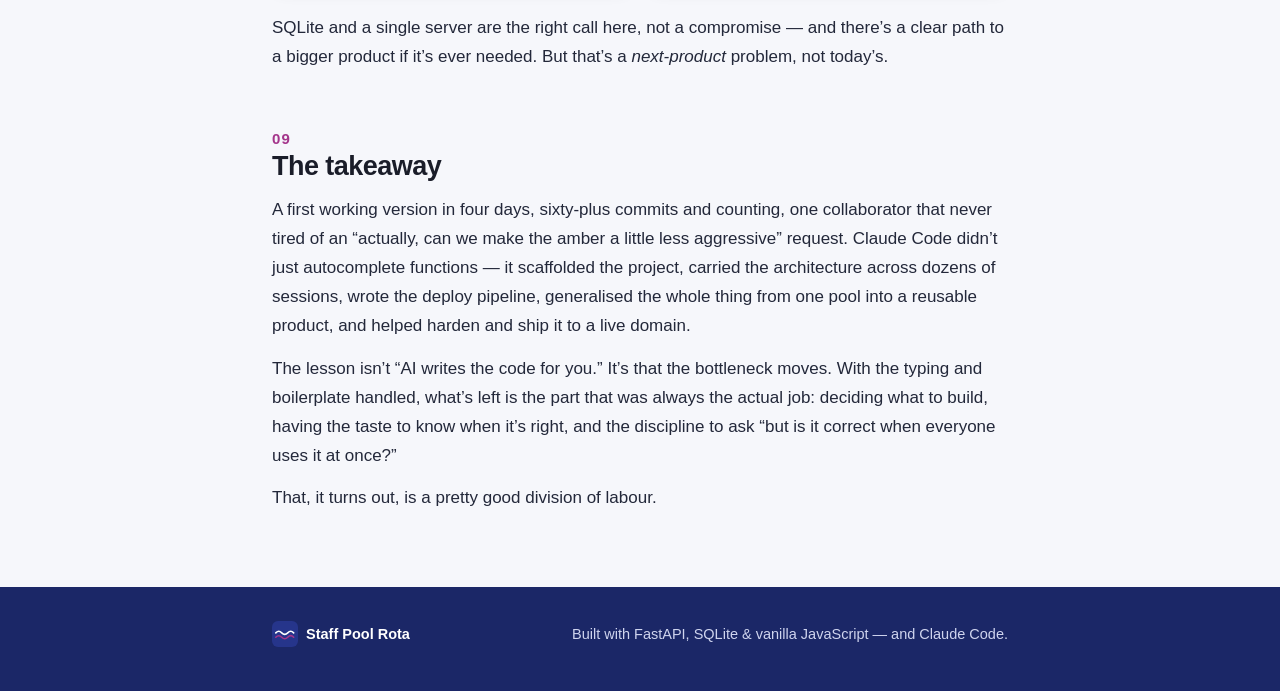
==== commit 8863ee03: "feat: cancel-a-class clears its leftover shifts (audit S4) Tag every generated slot with the class_s" ====
--- a/docs/blog/arc-swim-rota-post.html
+++ b/docs/blog/arc-swim-rota-post.html
@@ -214,6 +214,10 @@
   <p>A rota you can only ever <em>add</em> to gets unwieldy fast, so a later round added the other half: a <strong>Delete-Shifts mode</strong>. Flip the toggle and the same grid becomes an eraser — only open (unassigned) shifts are selectable, you batch-select them, and a confirmation step removes them. Under the hood they're <strong>soft-deleted</strong> (the row is kept and hidden) so the weekly generator doesn't just recreate them on its next pass. Admins can also tweak the weekly class schedule and drop a one-off class straight onto the grid.</p>
 
   <figure><img src="img/16-rota-delete.png" alt="Delete-shifts mode in the rota builder"/><figcaption>Delete-Shifts mode: the rota builder becomes an eraser for open shifts, with a guarded confirmation step.</figcaption></figure>
+
+  <p>And cancelling a class now does the obvious thing. Because every generated shift is tagged with the class schedule it came from, editing or removing a class can tell <em>exactly</em> which future shifts no longer belong — so it offers to clear them in one step, notifying anyone already booked on, while never touching unrelated one-off shifts.</p>
+
+  <figure><img src="img/17-schedule-cleanup.png" alt="Cancel-a-class cleanup prompt"/><figcaption>Change a class and the app offers to clear the shifts it left behind — and tells you how many are assigned to staff.</figcaption></figure>
 
   <h2><span class="num">06</span>Where Claude Code shone — and where I steered</h2>
   <p><strong>It shone at breadth.</strong> A single instruction could touch the data layer, an API endpoint and several render functions at once and come back coherent. Holding a 2,700-line vanilla-JS SPA <em>and</em> a FastAPI backend in view at the same time is exactly the context-juggling that’s tedious for a human and natural for the model.</p>
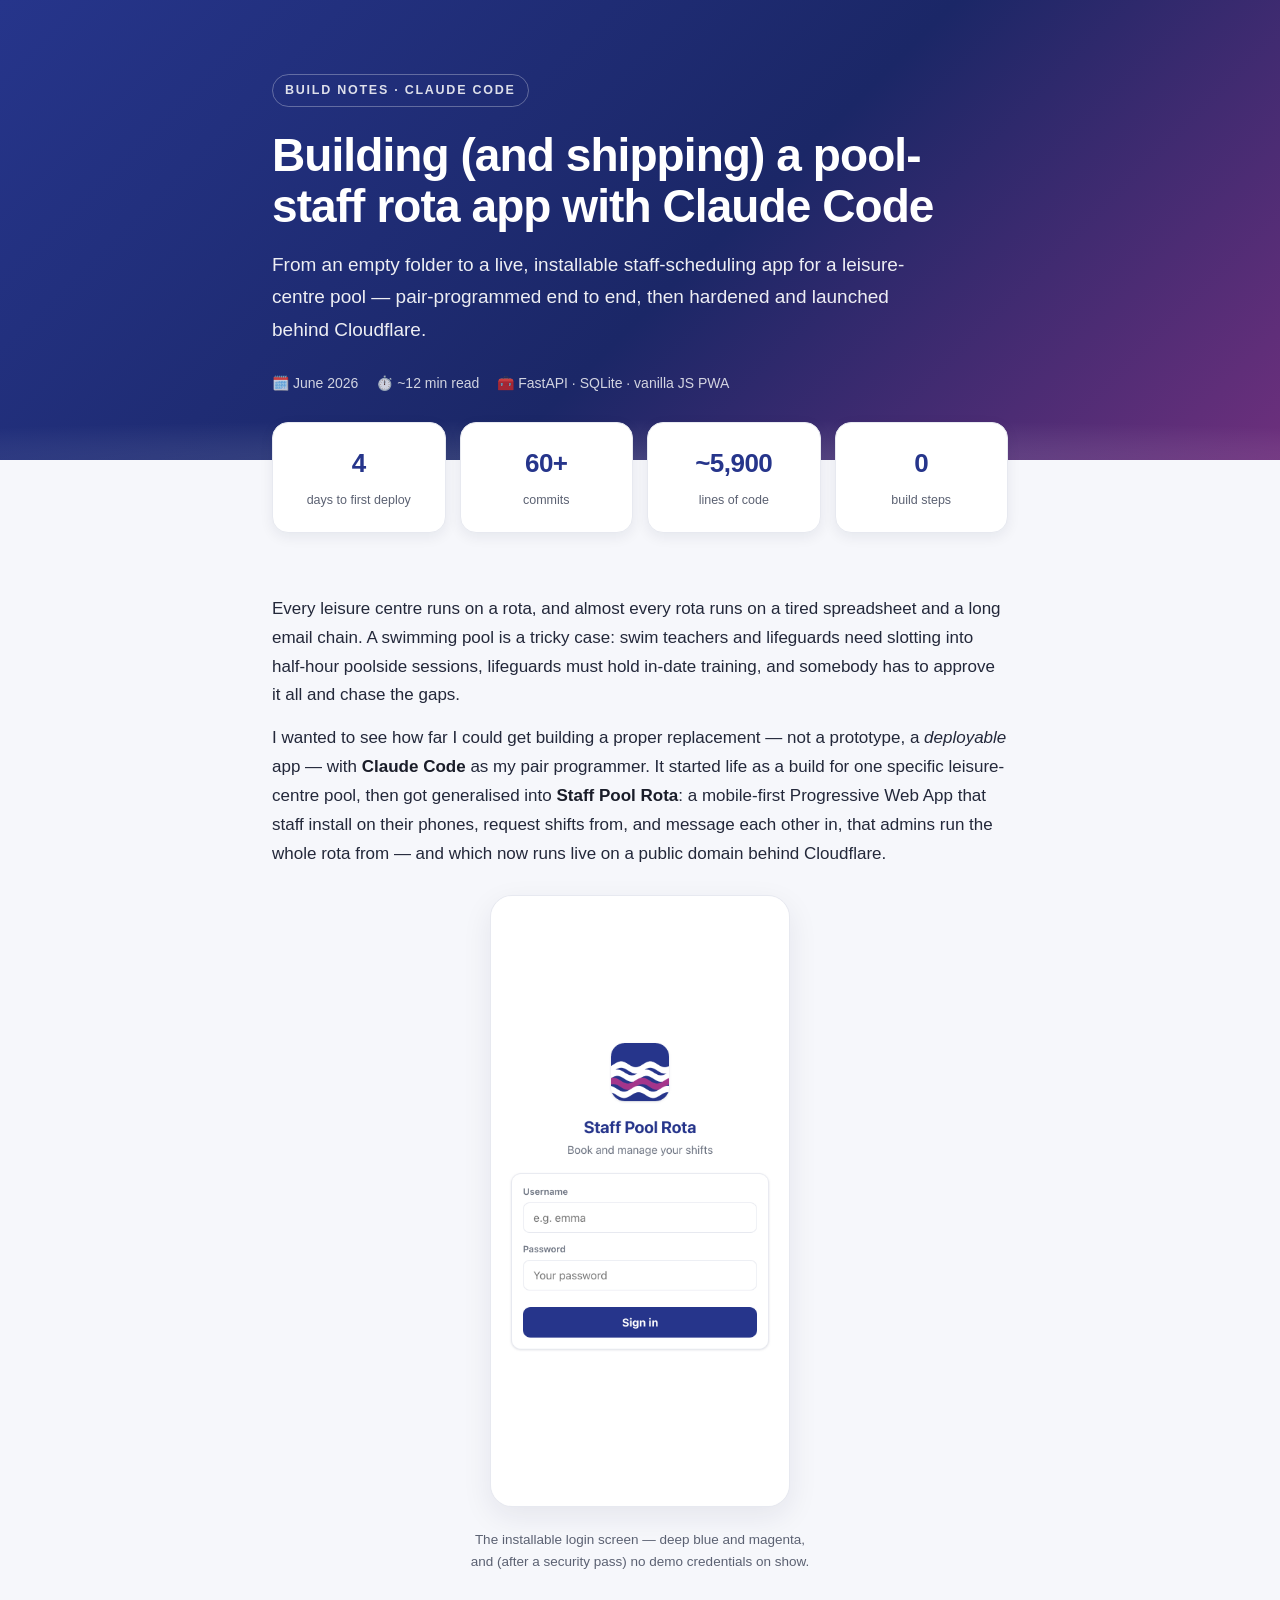
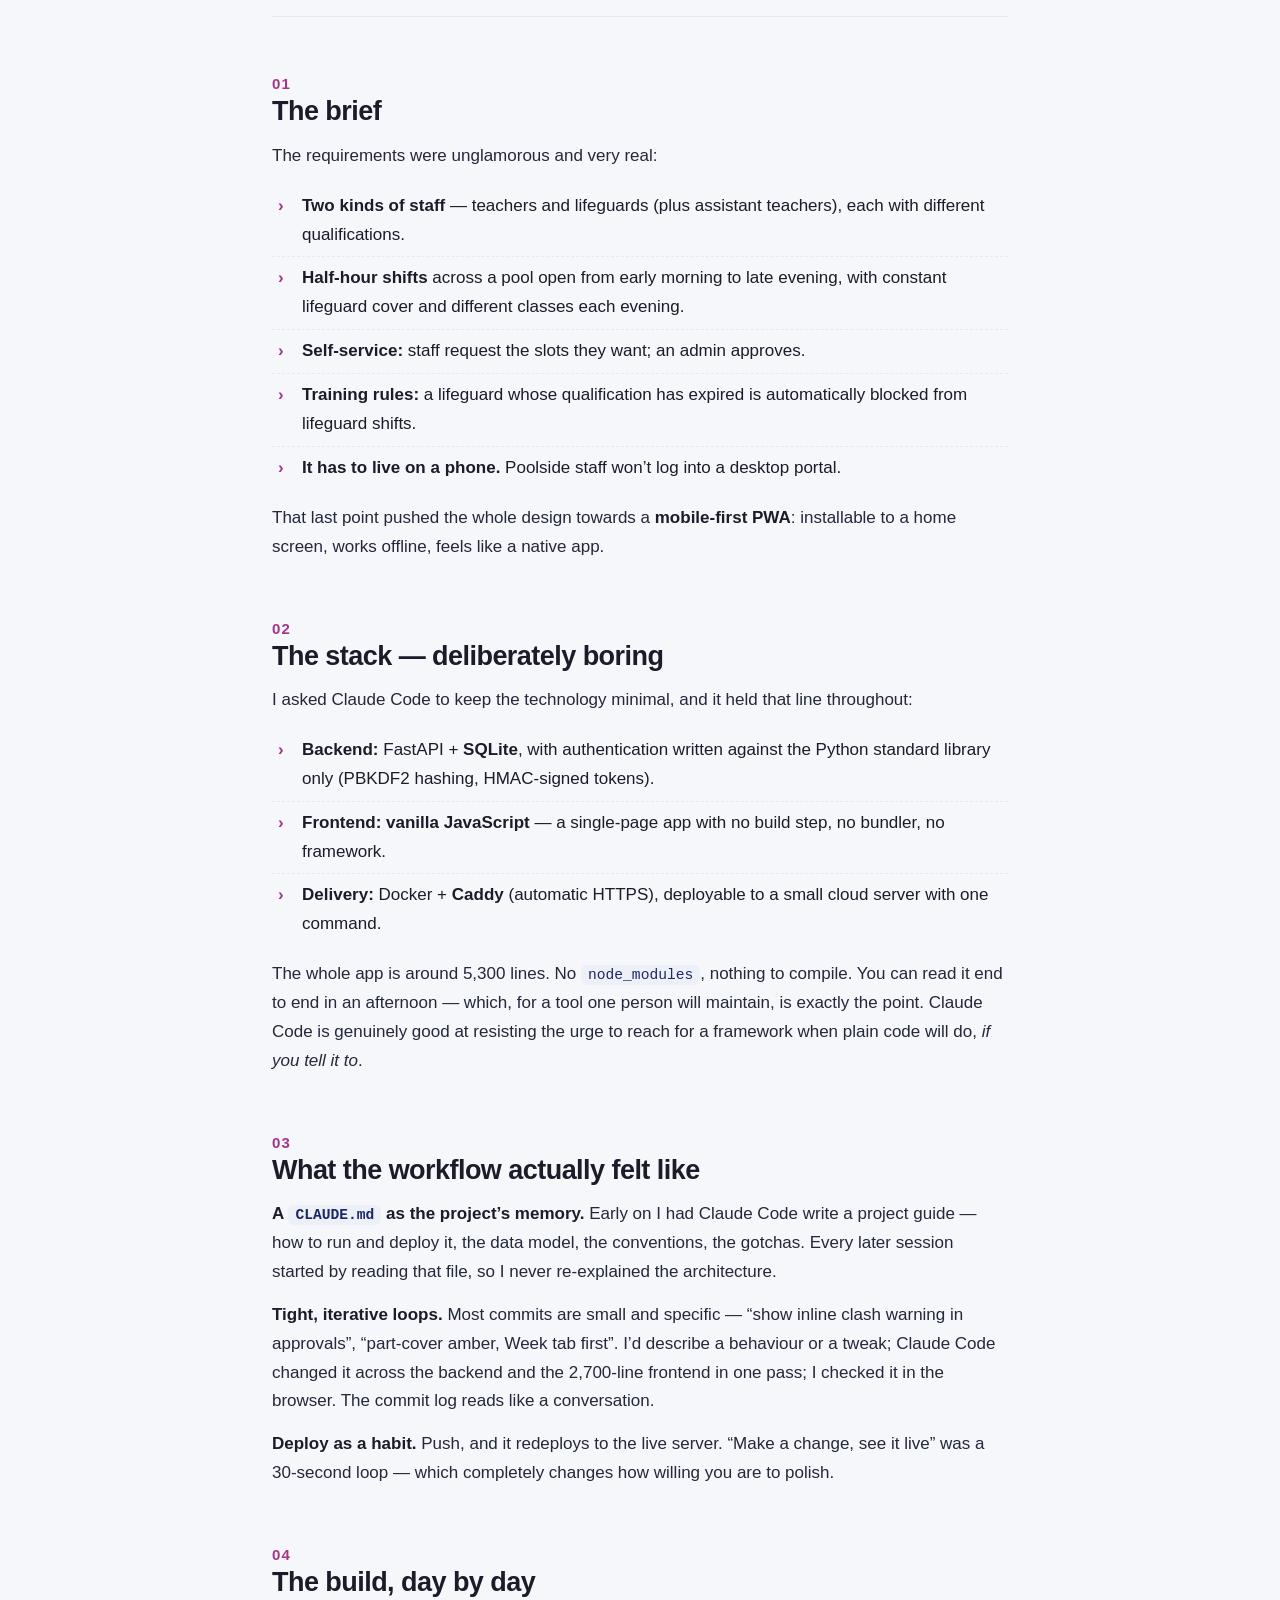
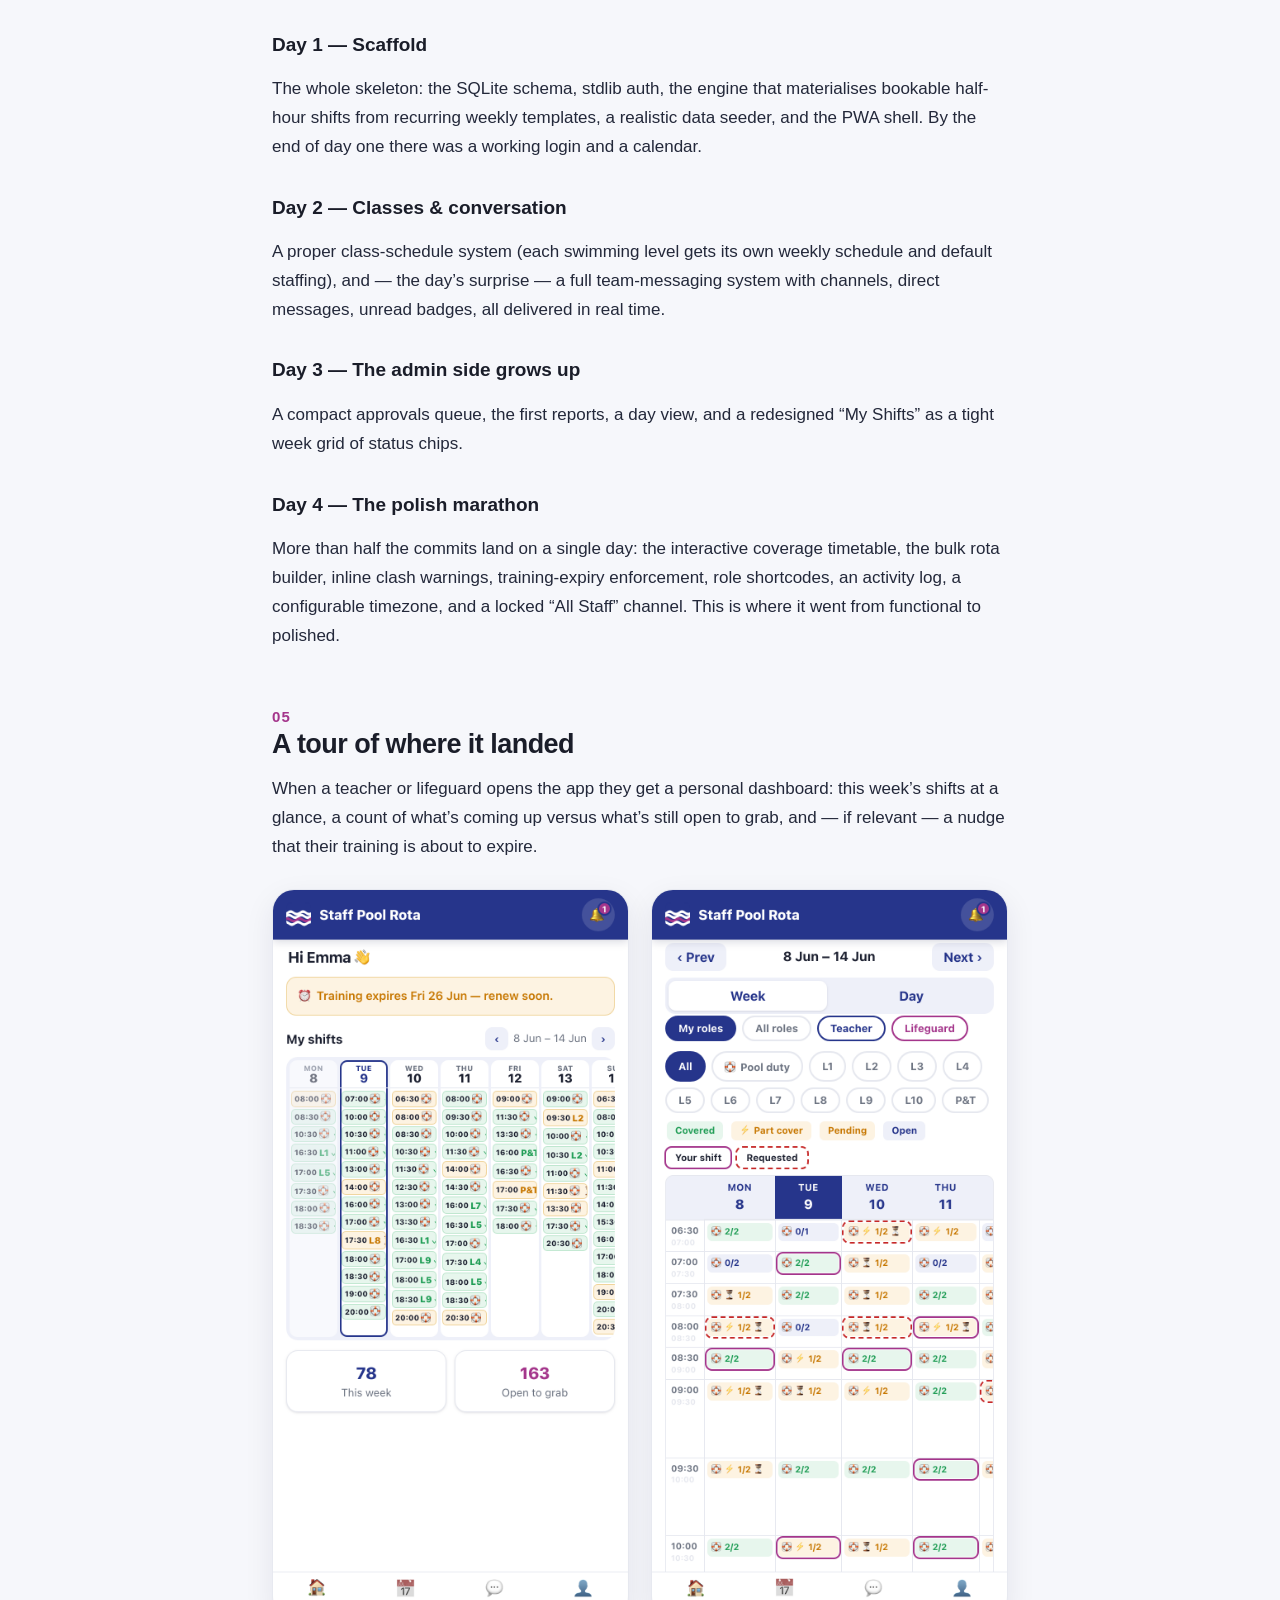
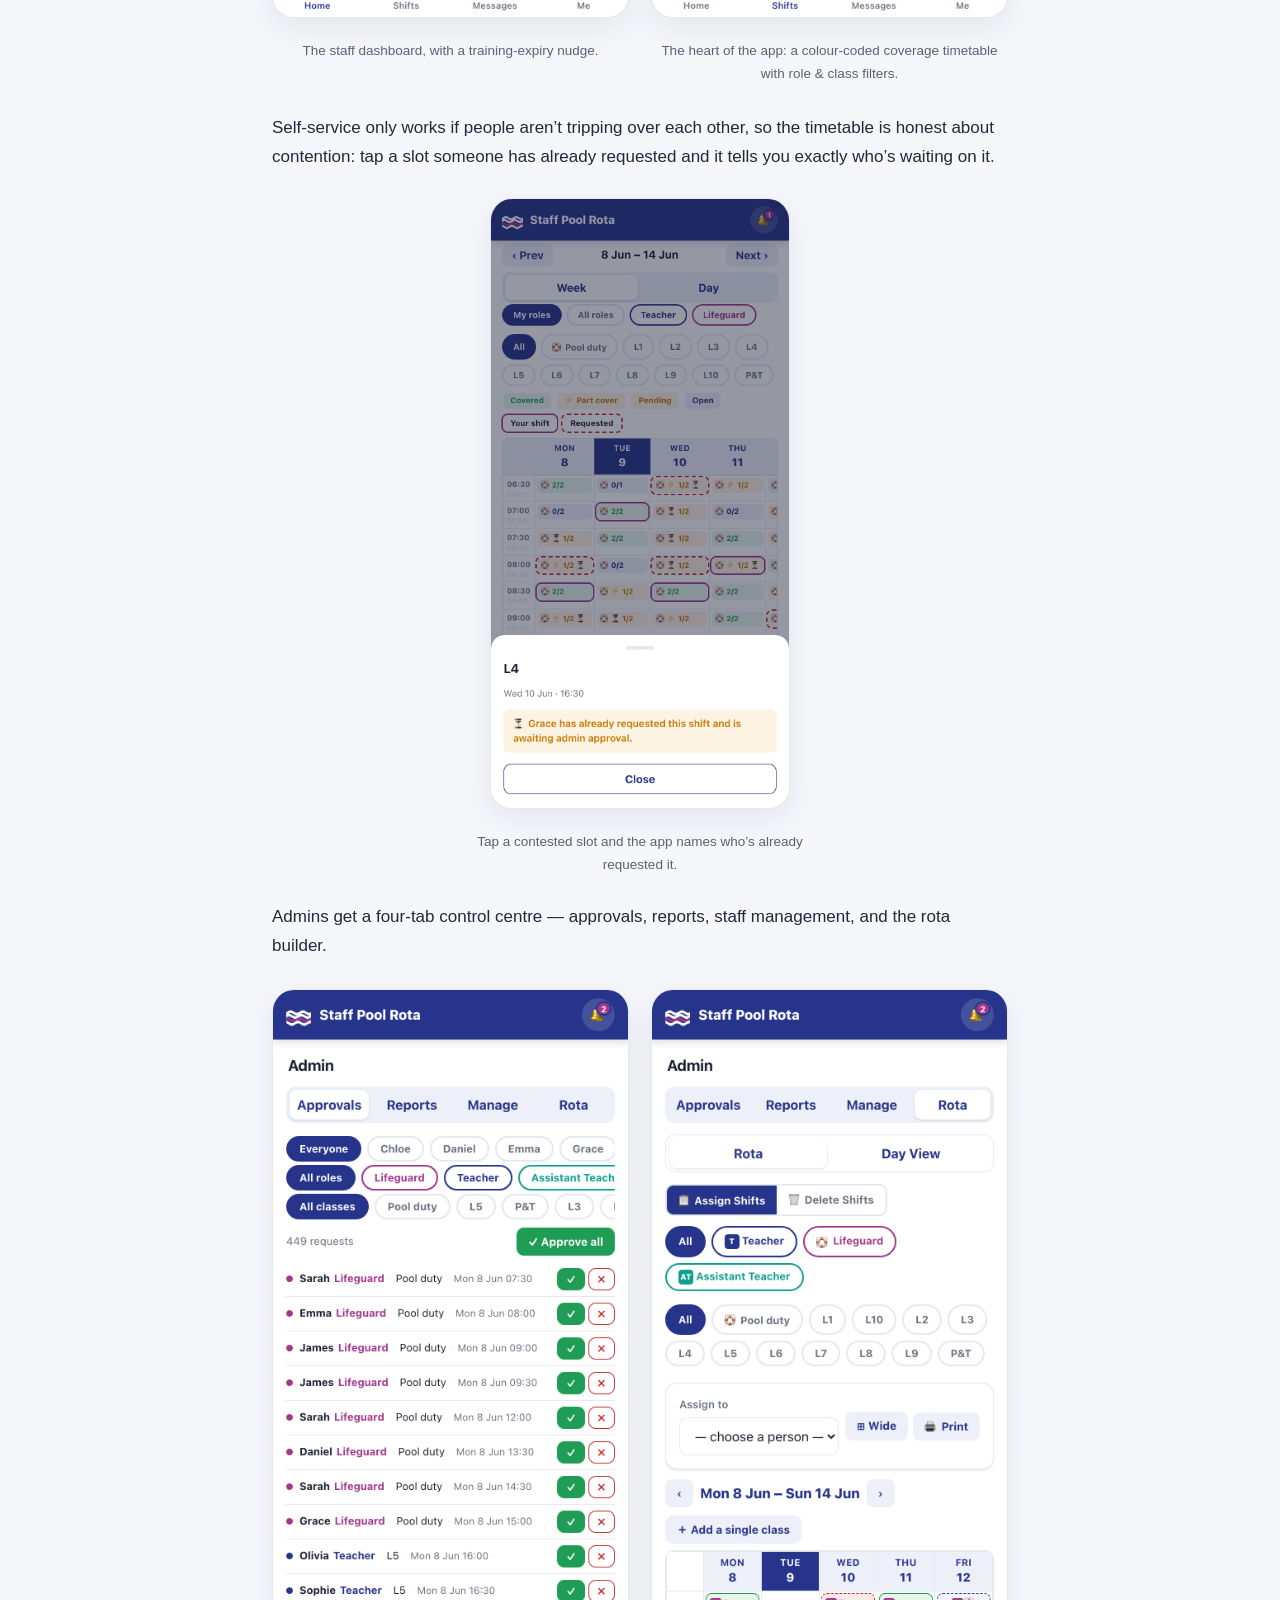
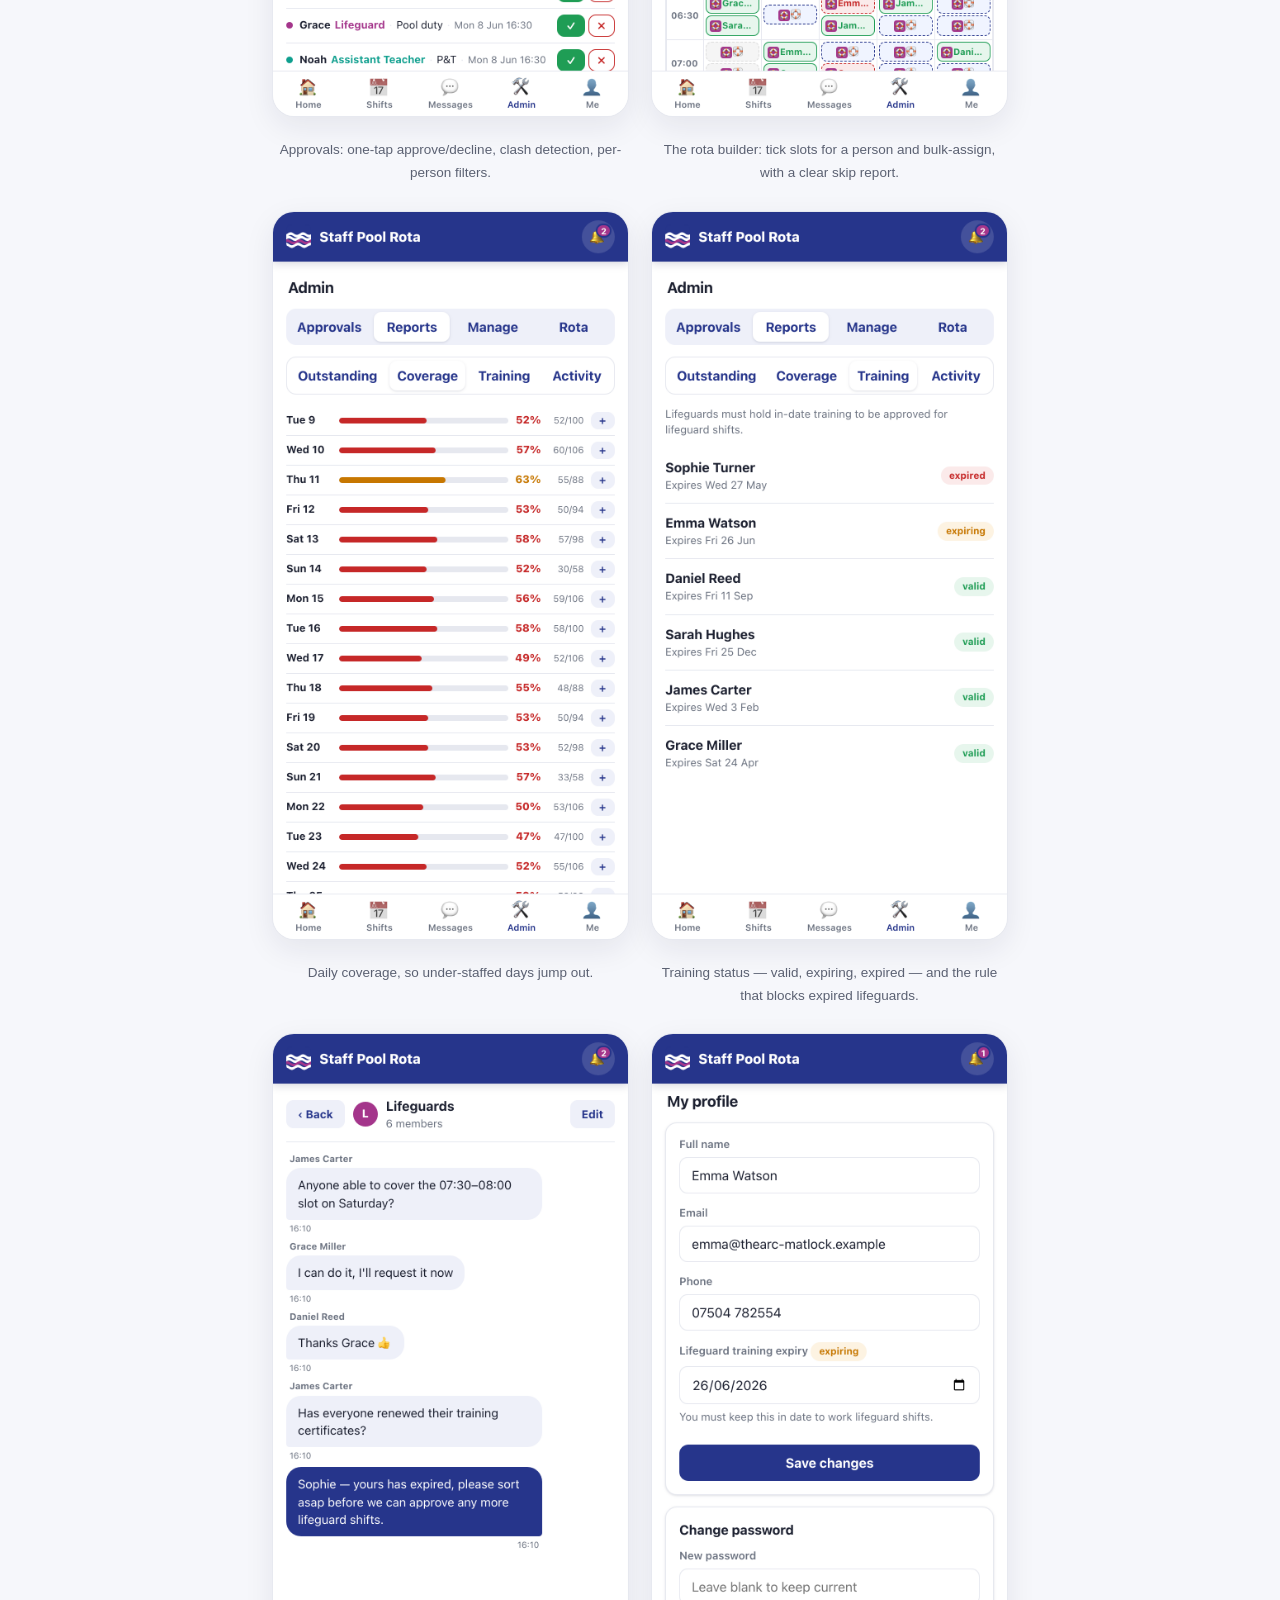
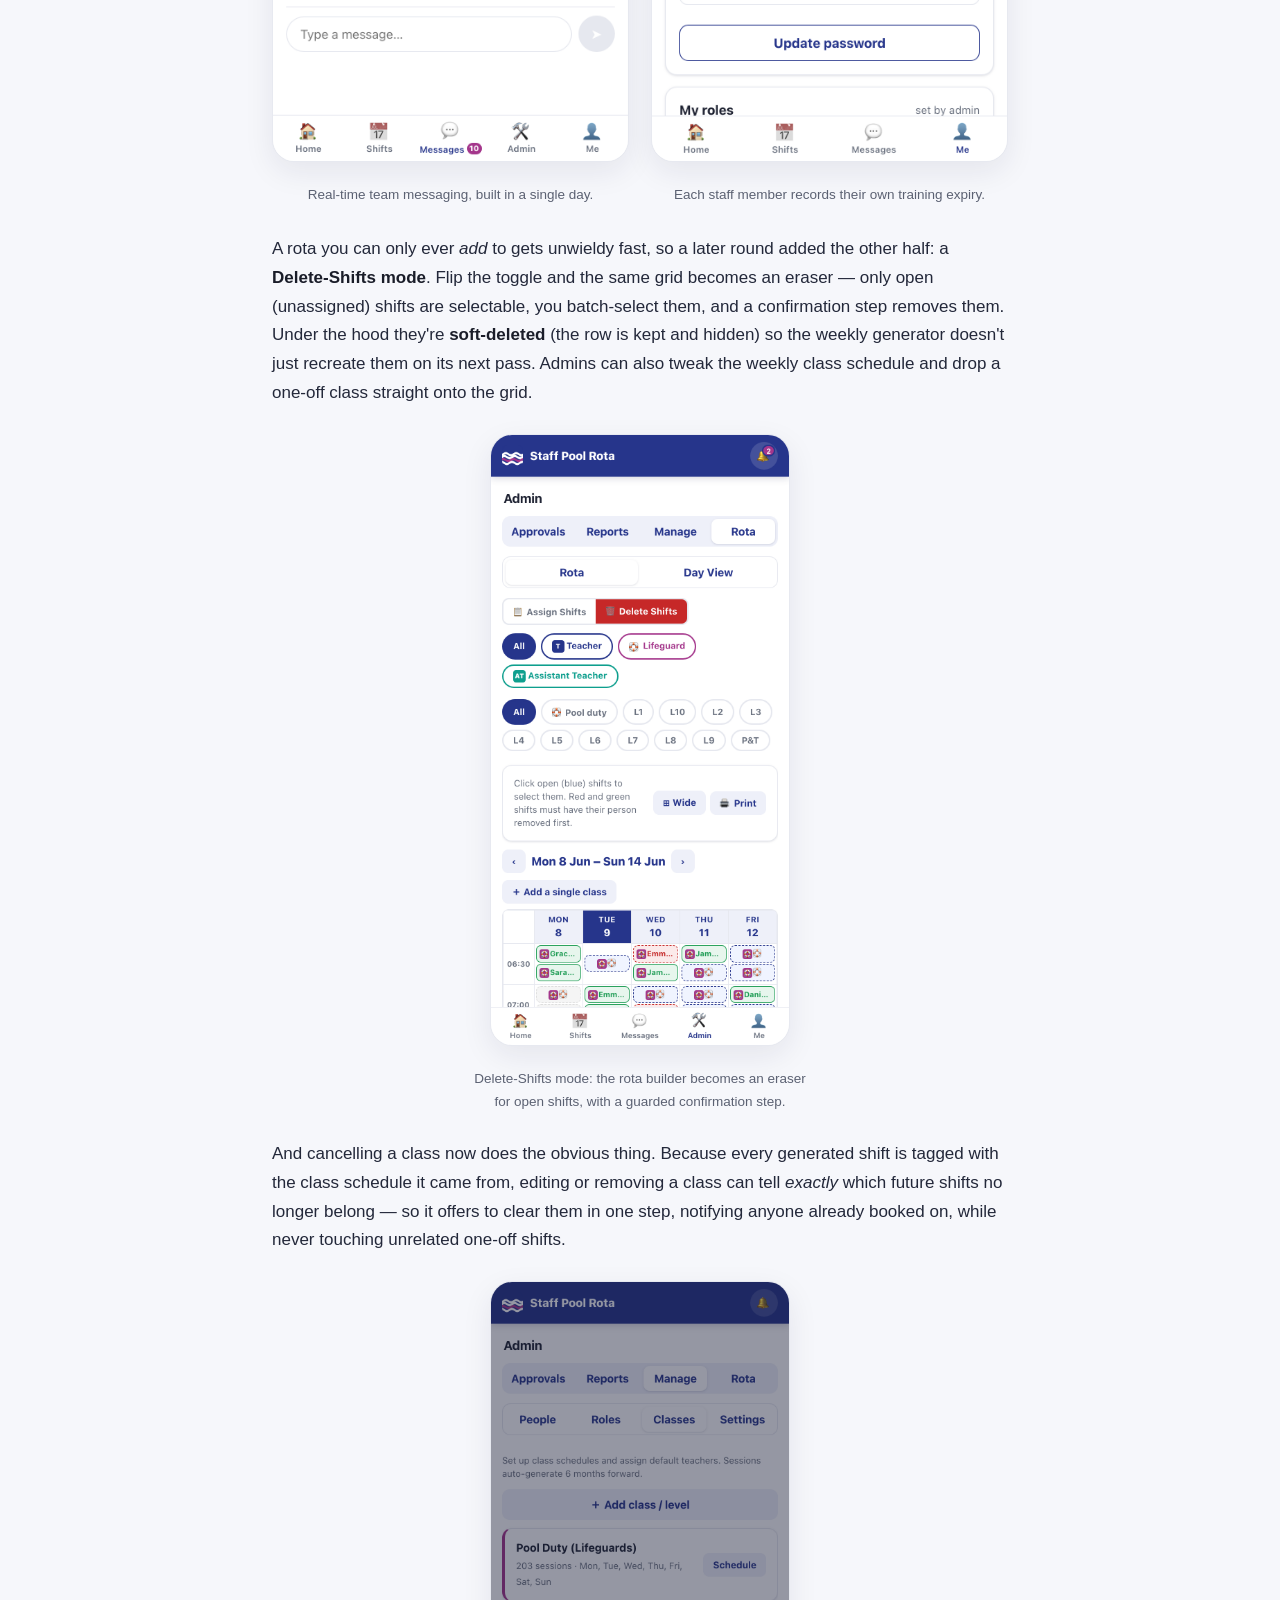
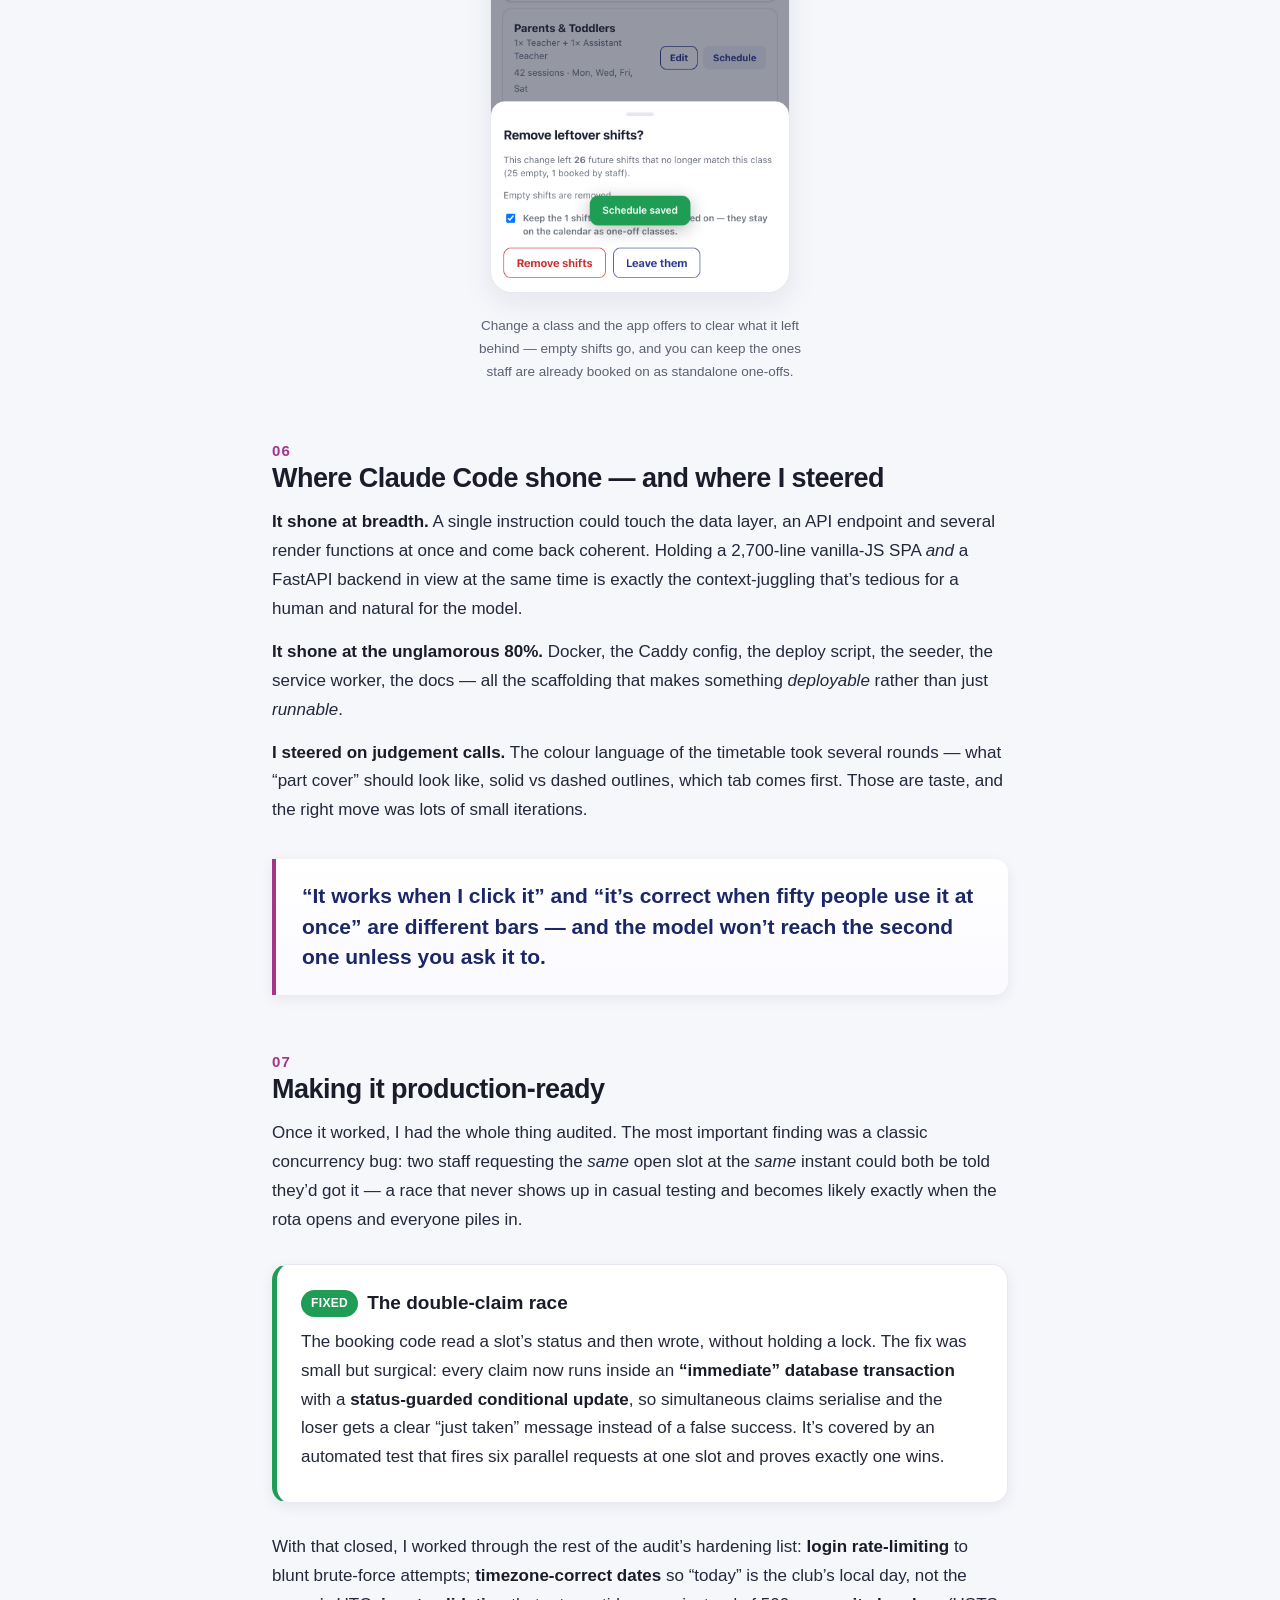
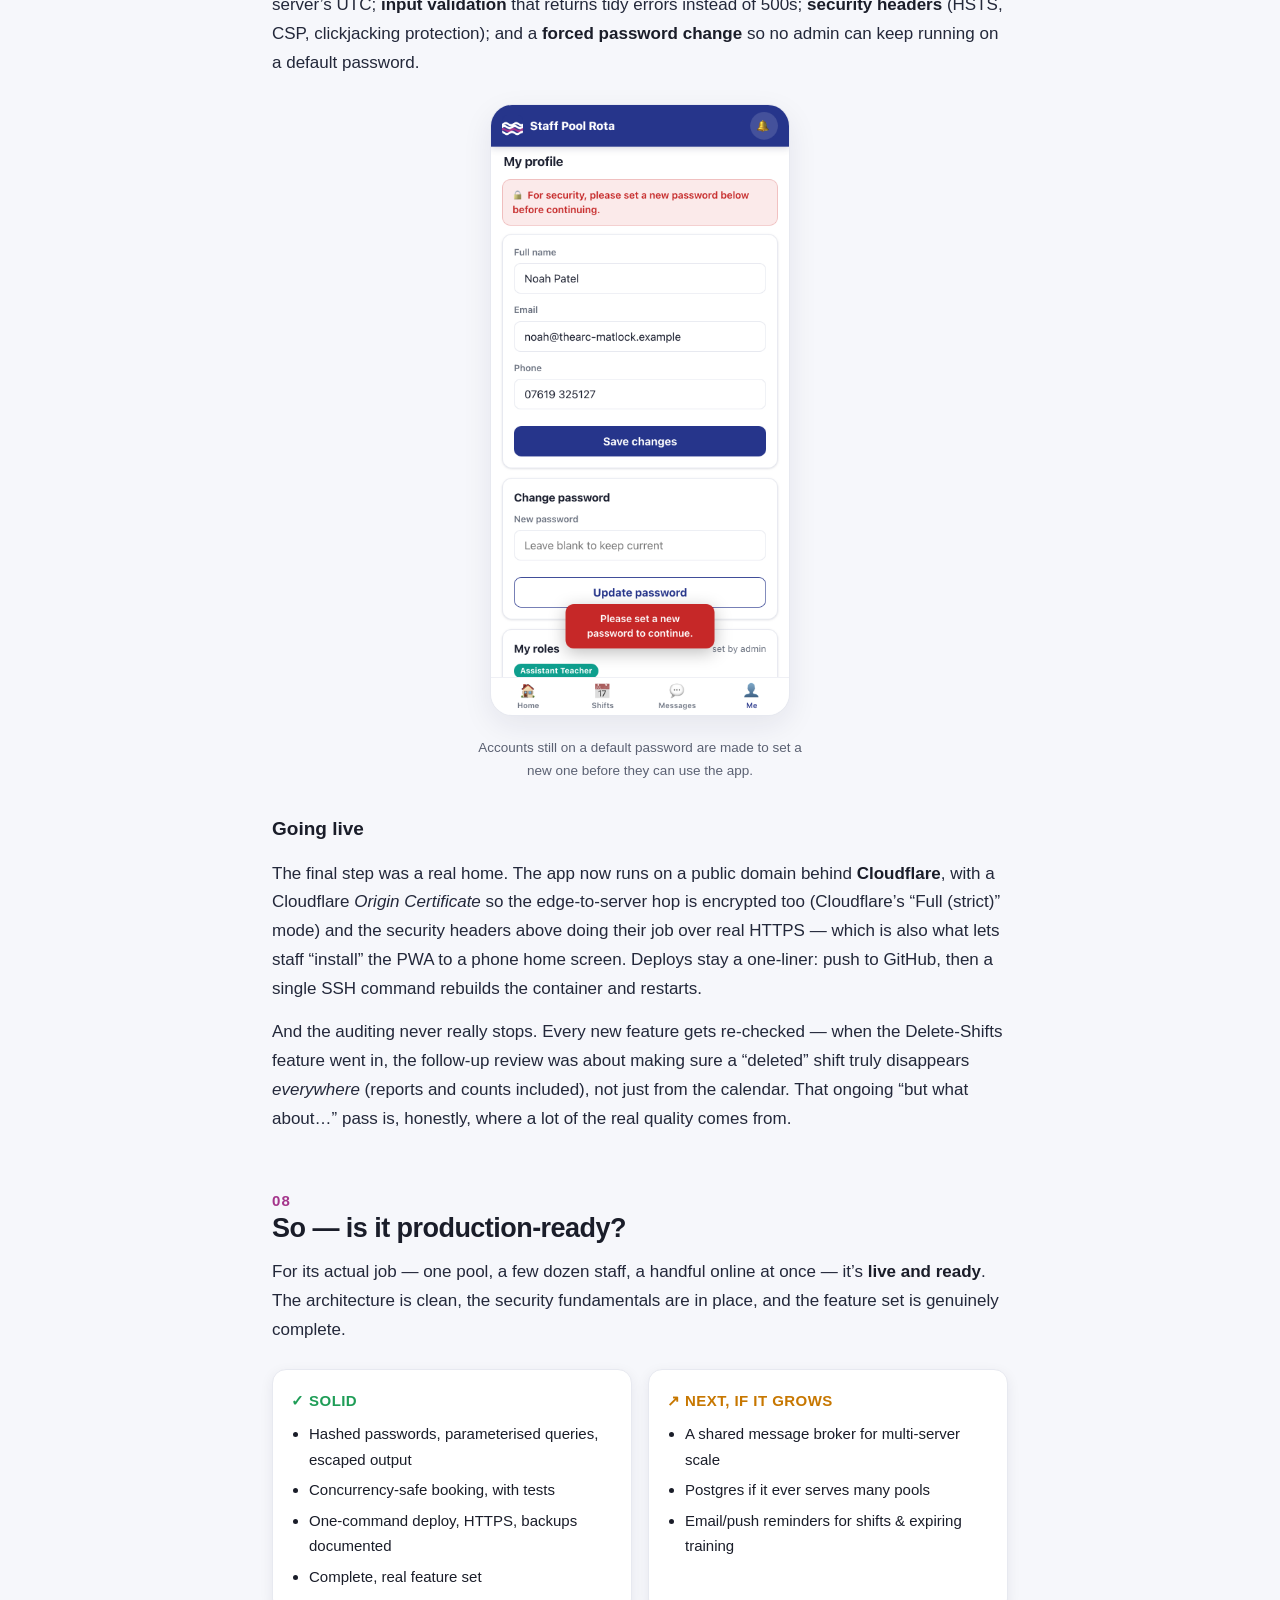
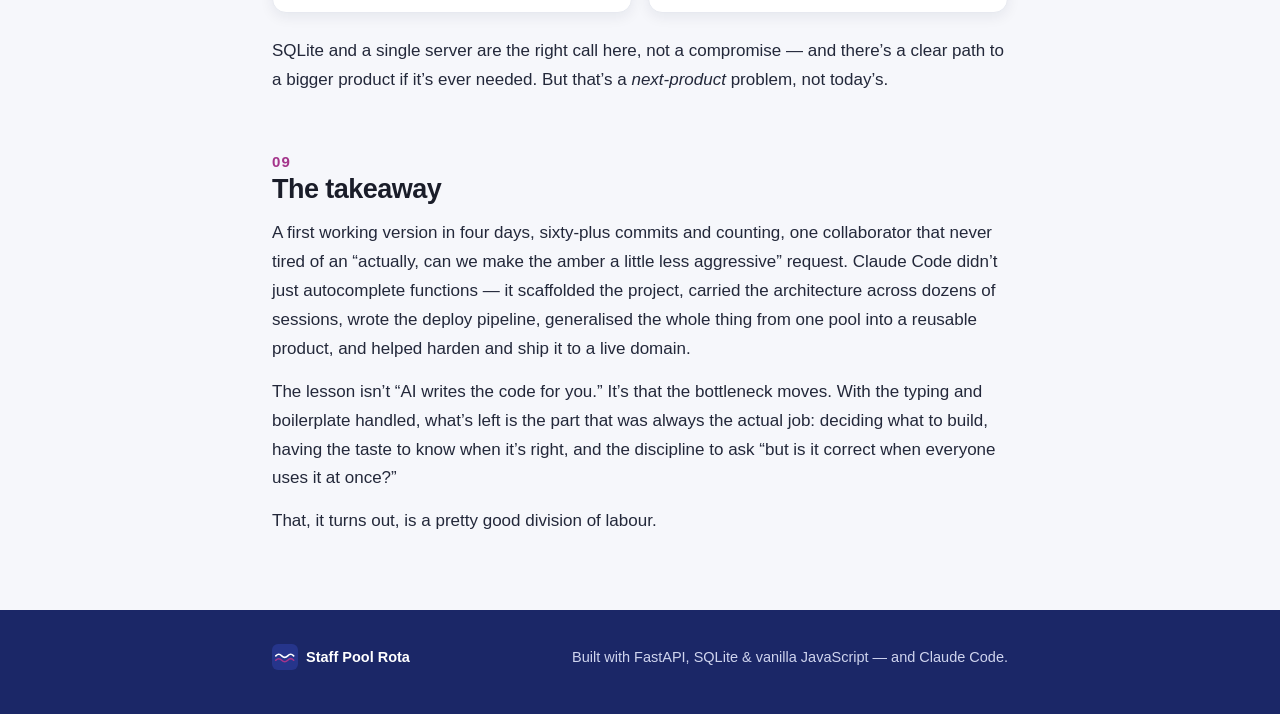
==== commit df61ffa9: "feat: "keep shifts staff are booked on" option when removing a class The schedule-cleanup prompt now" ====
--- a/docs/blog/arc-swim-rota-post.html
+++ b/docs/blog/arc-swim-rota-post.html
@@ -217,7 +217,7 @@
 
   <p>And cancelling a class now does the obvious thing. Because every generated shift is tagged with the class schedule it came from, editing or removing a class can tell <em>exactly</em> which future shifts no longer belong — so it offers to clear them in one step, notifying anyone already booked on, while never touching unrelated one-off shifts.</p>
 
-  <figure><img src="img/17-schedule-cleanup.png" alt="Cancel-a-class cleanup prompt"/><figcaption>Change a class and the app offers to clear the shifts it left behind — and tells you how many are assigned to staff.</figcaption></figure>
+  <figure><img src="img/18-keep-booked.png" alt="Cancel-a-class cleanup prompt with keep-booked option"/><figcaption>Change a class and the app offers to clear what it left behind — empty shifts go, and you can keep the ones staff are already booked on as standalone one-offs.</figcaption></figure>
 
   <h2><span class="num">06</span>Where Claude Code shone — and where I steered</h2>
   <p><strong>It shone at breadth.</strong> A single instruction could touch the data layer, an API endpoint and several render functions at once and come back coherent. Holding a 2,700-line vanilla-JS SPA <em>and</em> a FastAPI backend in view at the same time is exactly the context-juggling that’s tedious for a human and natural for the model.</p>
